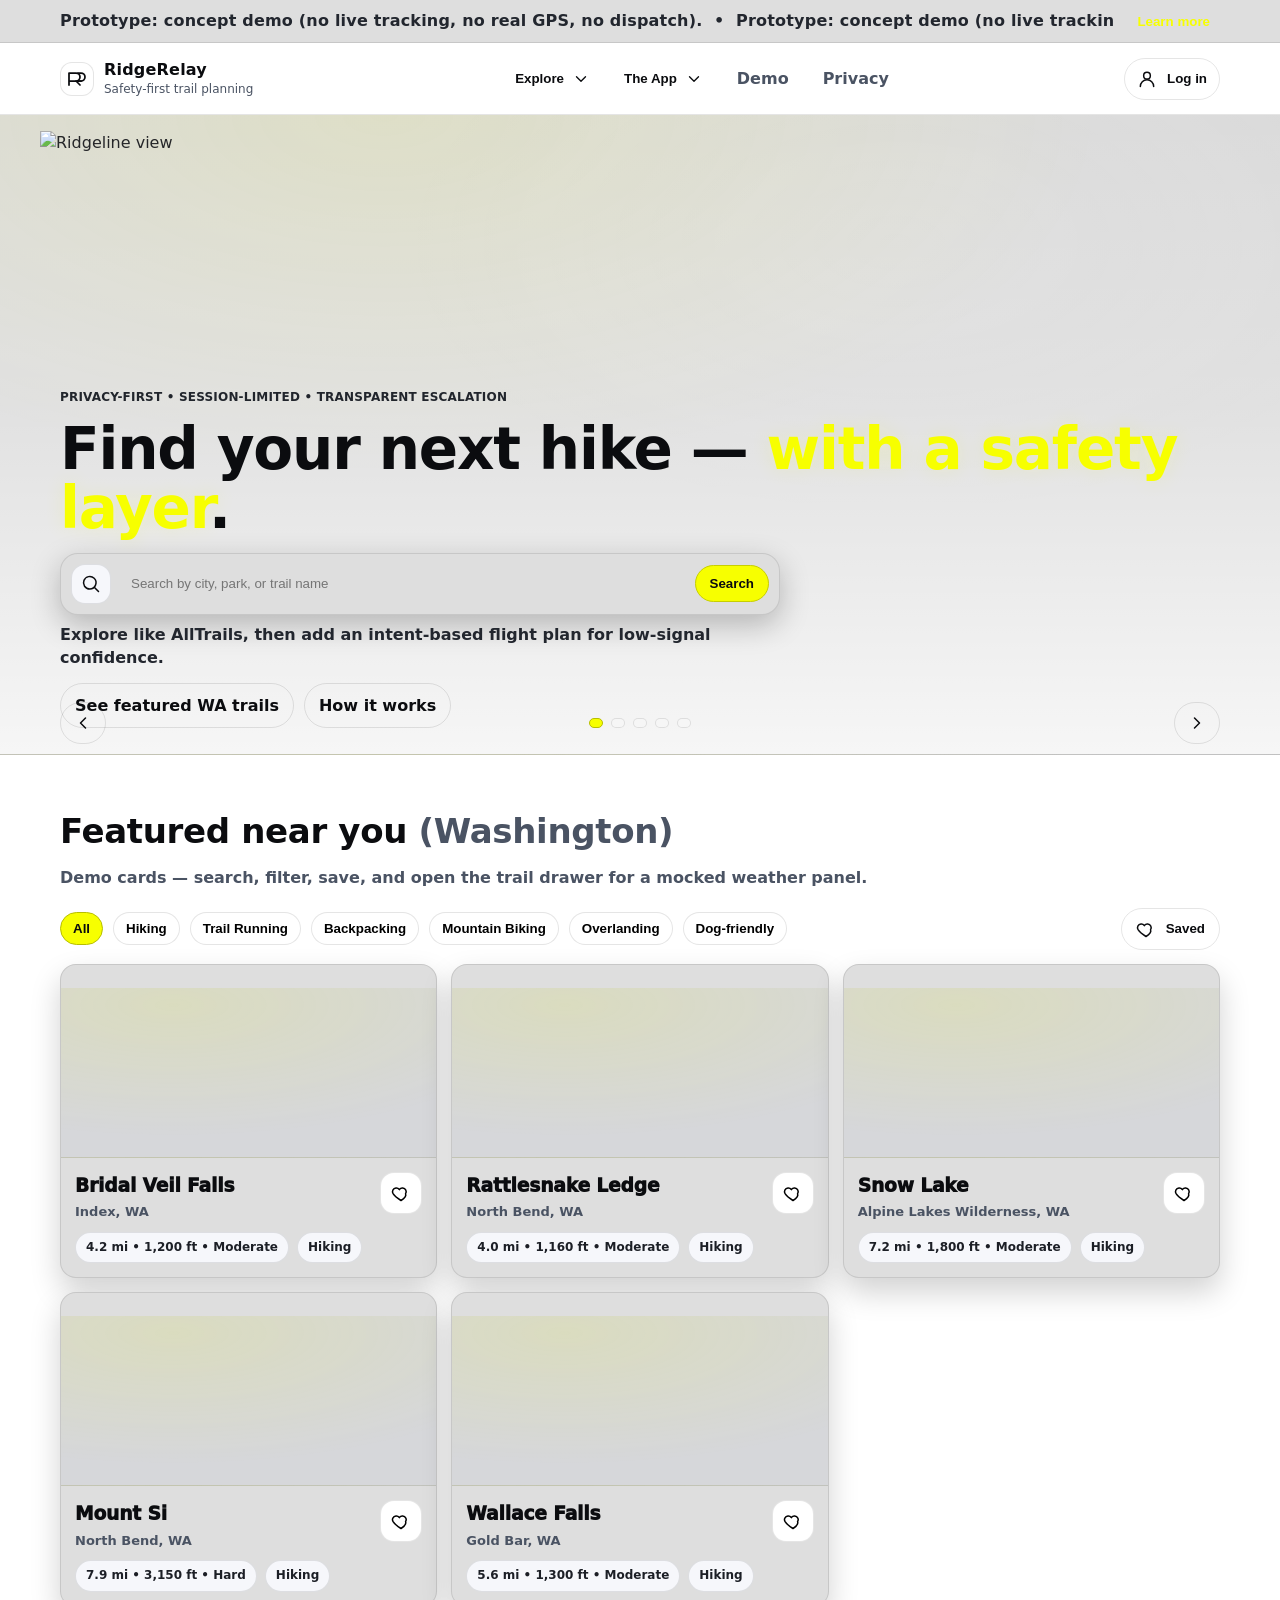
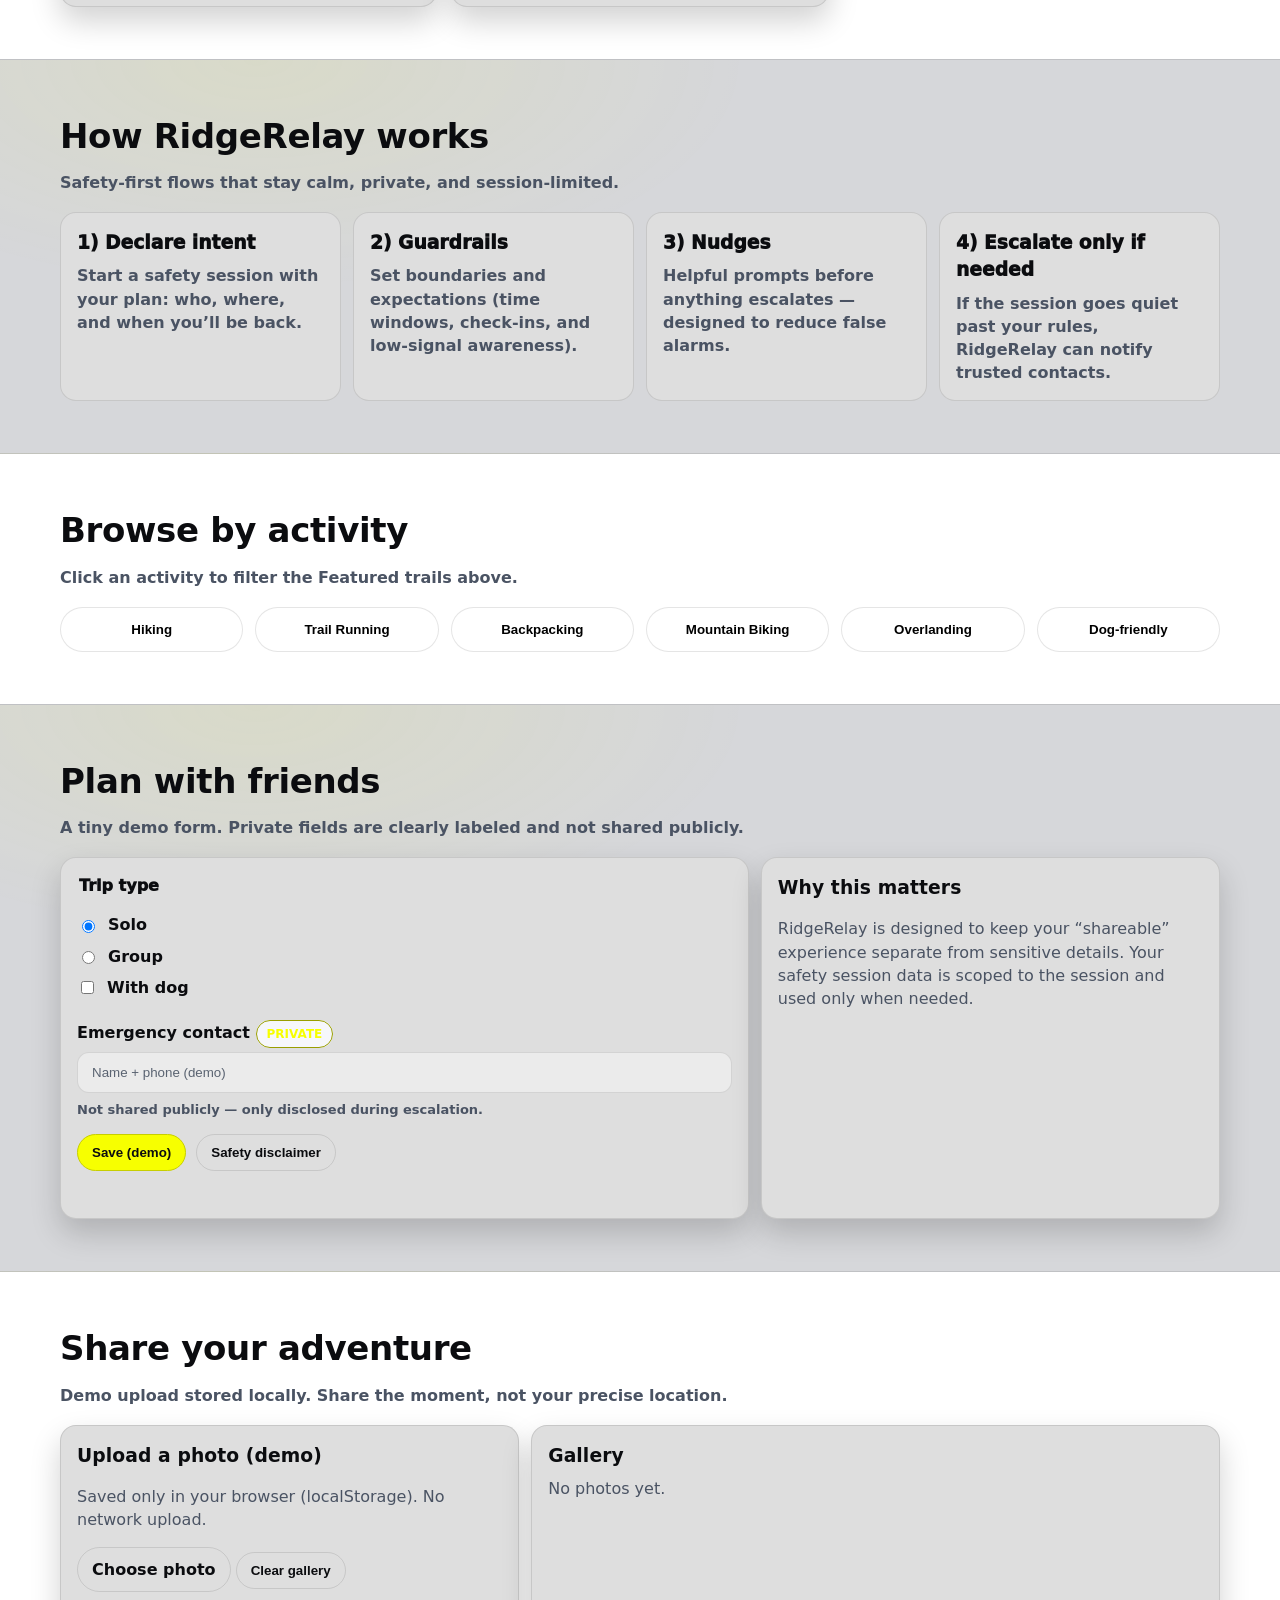
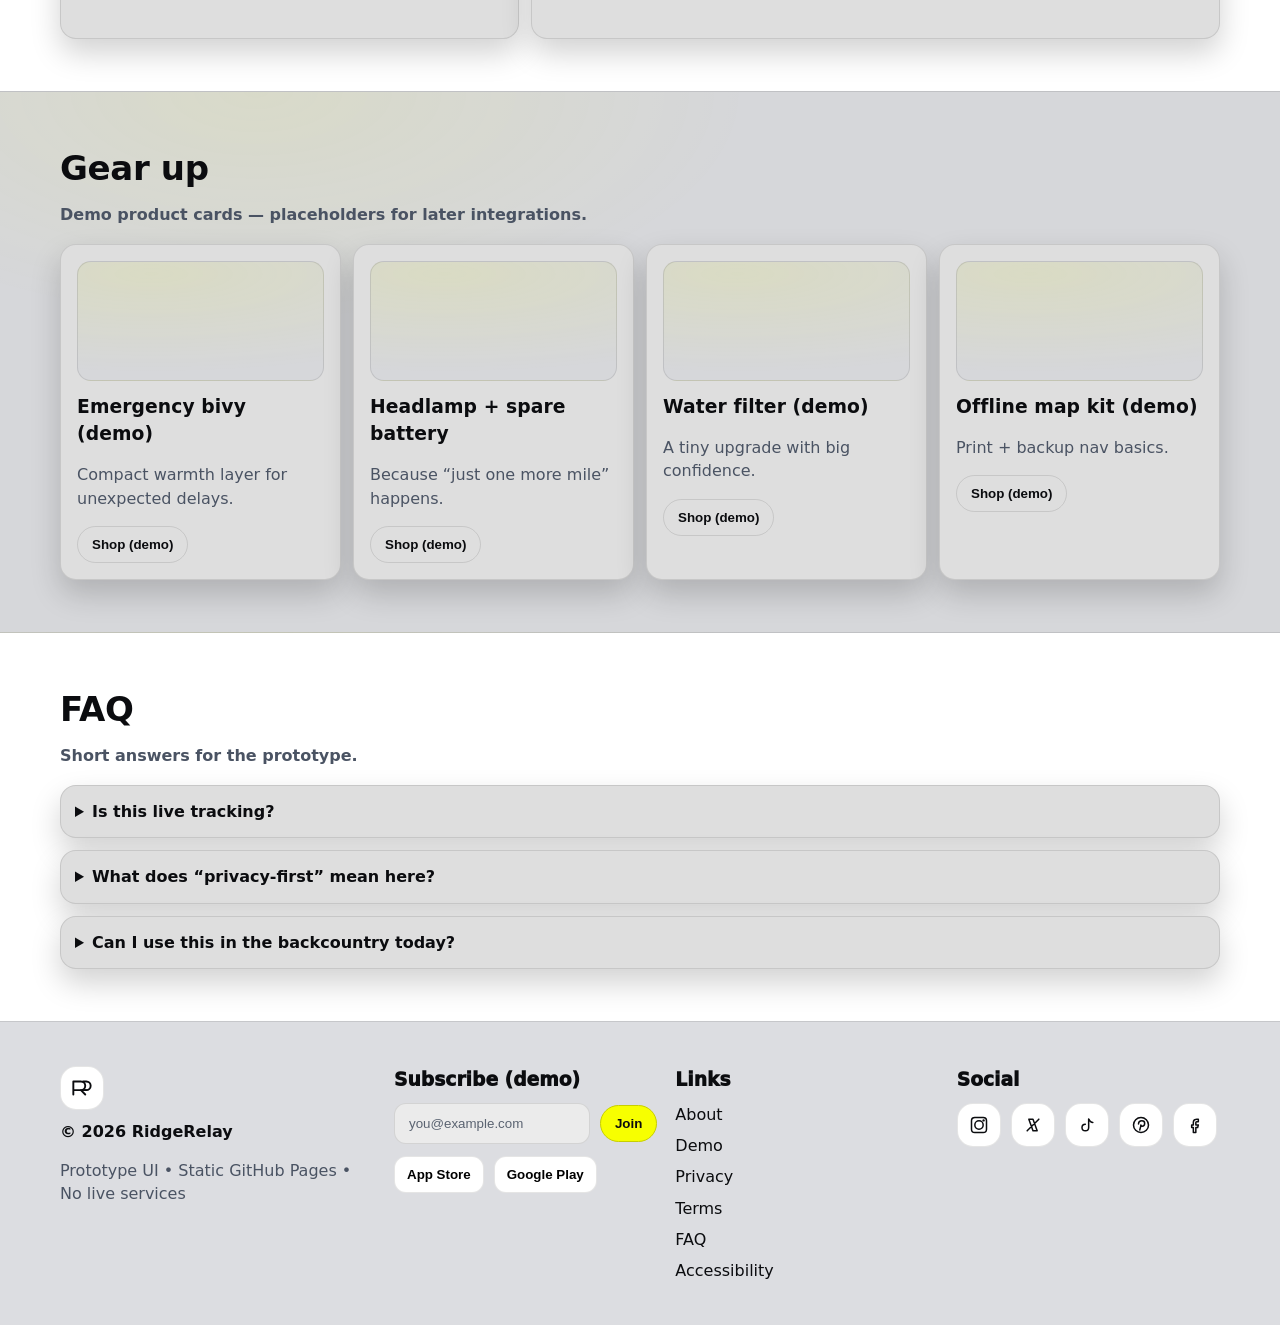
==== index.html @ 189be3ae "Modify image attributes in carousel Updated alt text and loading attribute for an image in the carou" ====
<!doctype html>
<html lang="en">
<head>
  <!--
    RidgeRelay — Static GitHub Pages friendly
    - No build step
    - Accessible, mobile-first
    - Inspired by AllTrails / Fi / modern product landing pages (no copied code/assets)
  -->
  <meta charset="utf-8" />
  <meta name="viewport" content="width=device-width,initial-scale=1" />
  <meta name="color-scheme" content="dark light" />
  <title>RidgeRelay — Find your next hike, with a safety layer</title>
  <meta name="description" content="Explore trails and add an intent-based safety session for low-signal confidence. Privacy-first, session-limited, transparent escalation." />

  <link rel="stylesheet" href="css/styles.css" />
</head>

<body>
  <!-- =========================
       1) Sticky prototype banner
       ========================= -->
  <div class="proto-banner" role="region" aria-label="Prototype banner">
    <div class="container proto-banner__inner">
      <p class="proto-banner__marquee" aria-label="Prototype disclaimer">
        <span class="proto-banner__track" aria-hidden="true">
          Prototype: concept demo (no live tracking, no real GPS, no dispatch). &nbsp;•&nbsp;
          Prototype: concept demo (no live tracking, no real GPS, no dispatch). &nbsp;•&nbsp;
          Prototype: concept demo (no live tracking, no real GPS, no dispatch). &nbsp;•&nbsp;
          Prototype: concept demo (no live tracking, no real GPS, no dispatch). &nbsp;•&nbsp;
        </span>
        <span class="sr-only">
          Prototype: concept demo (no live tracking, no real GPS, no dispatch).
        </span>
      </p>

      <button class="linklike proto-banner__link" type="button" data-open-disclaimer>
        Learn more
        <span class="sr-only">about the safety disclaimer</span>
      </button>
    </div>
  </div>

  <!-- =========================
       2) Sticky header (condenses on scroll)
       ========================= -->
  <header class="site-header" data-header>
    <div class="container header__inner">
      <a class="brand" href="#top" aria-label="RidgeRelay home">
        <!-- RR logo mark (simple inline SVG, consistent stroke) -->
        <span class="brand__mark" aria-hidden="true">
          <svg viewBox="0 0 24 24" width="24" height="24" fill="none" stroke="currentColor" stroke-width="1.75" stroke-linecap="round" stroke-linejoin="round">
            <path d="M4 18V6h7a4 4 0 0 1 0 8H4" />
            <path d="M11 14l4 4" />
            <path d="M13 10h3a4 4 0 0 1 0 8h-3V6h3a4 4 0 0 1 0 8h-3" opacity=".0"/>
            <path d="M13 6h3a4 4 0 0 1 0 8h-3" />
            <path d="M13 14h3" />
          </svg>
        </span>
        <span class="brand__word">
          <span class="brand__name">RidgeRelay</span>
          <span class="brand__tag">Safety-first trail planning</span>
        </span>
      </a>

      <!-- Desktop nav -->
      <nav class="nav nav--desktop" aria-label="Primary navigation">
        <div class="nav__group">
          <button class="nav__trigger" type="button"
            aria-expanded="false"
            aria-controls="menu-explore"
            data-mega-trigger="explore">
            Explore
            <svg class="icon icon--chev" viewBox="0 0 24 24" aria-hidden="true">
              <path d="M6 9l6 6 6-6" fill="none" stroke="currentColor" stroke-width="1.8" stroke-linecap="round" stroke-linejoin="round"/>
            </svg>
          </button>

          <div class="mega" id="menu-explore" role="region" aria-label="Explore menu" data-mega="explore">
            <div class="mega__panel">
              <p class="mega__title">Explore</p>
              <div class="mega__cards">
                <a class="mega-card" href="#featured">
                  <span class="mega-card__icon" aria-hidden="true">
                    <!-- mountain -->
                    <svg viewBox="0 0 24 24" class="icon" aria-hidden="true">
                      <path d="M3 19l7-12 4 7 2-3 5 8H3z" fill="none" stroke="currentColor" stroke-width="1.8" stroke-linecap="round" stroke-linejoin="round"/>
                    </svg>
                  </span>
                  <span class="mega-card__text">
                    <span class="mega-card__label">Featured</span>
                    <span class="mega-card__desc">Popular WA trails + demos</span>
                  </span>
                </a>

                <a class="mega-card" href="#browse">
                  <span class="mega-card__icon" aria-hidden="true">
                    <!-- compass -->
                    <svg viewBox="0 0 24 24" class="icon" aria-hidden="true">
                      <path d="M12 21a9 9 0 1 1 0-18 9 9 0 0 1 0 18z" fill="none" stroke="currentColor" stroke-width="1.8"/>
                      <path d="M14.5 9.5l-1.8 5.2-5.2 1.8 1.8-5.2 5.2-1.8z" fill="none" stroke="currentColor" stroke-width="1.8" stroke-linejoin="round"/>
                    </svg>
                  </span>
                  <span class="mega-card__text">
                    <span class="mega-card__label">Browse</span>
                    <span class="mega-card__desc">Filter by activity</span>
                  </span>
                </a>

                <a class="mega-card" href="#community">
                  <span class="mega-card__icon" aria-hidden="true">
                    <!-- gallery -->
                    <svg viewBox="0 0 24 24" class="icon" aria-hidden="true">
                      <path d="M4 6h16v12H4z" fill="none" stroke="currentColor" stroke-width="1.8"/>
                      <path d="M8 14l2-2 3 3 2-2 3 3" fill="none" stroke="currentColor" stroke-width="1.8" stroke-linecap="round" stroke-linejoin="round"/>
                      <path d="M8.5 10.5h.01" fill="none" stroke="currentColor" stroke-width="2.4" stroke-linecap="round"/>
                    </svg>
                  </span>
                  <span class="mega-card__text">
                    <span class="mega-card__label">Community</span>
                    <span class="mega-card__desc">Share moments, not pins</span>
                  </span>
                </a>

                <a class="mega-card" href="#gear">
                  <span class="mega-card__icon" aria-hidden="true">
                    <!-- backpack -->
                    <svg viewBox="0 0 24 24" class="icon" aria-hidden="true">
                      <path d="M8 7a4 4 0 0 1 8 0" fill="none" stroke="currentColor" stroke-width="1.8"/>
                      <path d="M7 8h10a2 2 0 0 1 2 2v10H5V10a2 2 0 0 1 2-2z" fill="none" stroke="currentColor" stroke-width="1.8"/>
                      <path d="M9 12h6" fill="none" stroke="currentColor" stroke-width="1.8" stroke-linecap="round"/>
                    </svg>
                  </span>
                  <span class="mega-card__text">
                    <span class="mega-card__label">Gear</span>
                    <span class="mega-card__desc">Demo shop cards</span>
                  </span>
                </a>
              </div>
            </div>
          </div>
        </div>

        <div class="nav__group">
          <button class="nav__trigger" type="button"
            aria-expanded="false"
            aria-controls="menu-app"
            data-mega-trigger="app">
            The App
            <svg class="icon icon--chev" viewBox="0 0 24 24" aria-hidden="true">
              <path d="M6 9l6 6 6-6" fill="none" stroke="currentColor" stroke-width="1.8" stroke-linecap="round" stroke-linejoin="round"/>
            </svg>
          </button>

          <div class="mega" id="menu-app" role="region" aria-label="The App menu" data-mega="app">
            <div class="mega__panel">
              <p class="mega__title">The App</p>
              <div class="mega__cards">
                <a class="mega-card" href="#how">
                  <span class="mega-card__icon" aria-hidden="true">
                    <!-- checklist -->
                    <svg viewBox="0 0 24 24" class="icon" aria-hidden="true">
                      <path d="M9 6h12M9 12h12M9 18h12" fill="none" stroke="currentColor" stroke-width="1.8" stroke-linecap="round"/>
                      <path d="M3 6l1.5 1.5L7 5" fill="none" stroke="currentColor" stroke-width="1.8" stroke-linecap="round" stroke-linejoin="round"/>
                      <path d="M3 12l1.5 1.5L7 11" fill="none" stroke="currentColor" stroke-width="1.8" stroke-linecap="round" stroke-linejoin="round"/>
                      <path d="M3 18l1.5 1.5L7 17" fill="none" stroke="currentColor" stroke-width="1.8" stroke-linecap="round" stroke-linejoin="round"/>
                    </svg>
                  </span>
                  <span class="mega-card__text">
                    <span class="mega-card__label">Plan</span>
                    <span class="mega-card__desc">Intent-based safety session</span>
                  </span>
                </a>

                <a class="mega-card" href="#plan">
                  <span class="mega-card__icon" aria-hidden="true">
                    <!-- shield -->
                    <svg viewBox="0 0 24 24" class="icon" aria-hidden="true">
                      <path d="M12 3l8 4v6c0 5-3.5 8.5-8 8.5S4 18 4 13V7l8-4z" fill="none" stroke="currentColor" stroke-width="1.8" stroke-linejoin="round"/>
                      <path d="M9 12l2 2 4-5" fill="none" stroke="currentColor" stroke-width="1.8" stroke-linecap="round" stroke-linejoin="round"/>
                    </svg>
                  </span>
                  <span class="mega-card__text">
                    <span class="mega-card__label">Safety Profile</span>
                    <span class="mega-card__desc">Private escalation details</span>
                  </span>
                </a>

                <a class="mega-card" href="#weather">
                  <span class="mega-card__icon" aria-hidden="true">
                    <!-- cloud -->
                    <svg viewBox="0 0 24 24" class="icon" aria-hidden="true">
                      <path d="M7 18h10a4 4 0 0 0 0-8 5 5 0 0 0-9.7 1.5A3.5 3.5 0 0 0 7 18z" fill="none" stroke="currentColor" stroke-width="1.8" stroke-linejoin="round"/>
                    </svg>
                  </span>
                  <span class="mega-card__text">
                    <span class="mega-card__label">Weather demo</span>
                    <span class="mega-card__desc">Mock forecast + risk hint</span>
                  </span>
                </a>

                <a class="mega-card" href="#faq">
                  <span class="mega-card__icon" aria-hidden="true">
                    <!-- help -->
                    <svg viewBox="0 0 24 24" class="icon" aria-hidden="true">
                      <path d="M12 21a9 9 0 1 1 0-18 9 9 0 0 1 0 18z" fill="none" stroke="currentColor" stroke-width="1.8"/>
                      <path d="M9.5 9a2.5 2.5 0 1 1 3.3 2.3c-.9.3-1.3.8-1.3 1.7v.7" fill="none" stroke="currentColor" stroke-width="1.8" stroke-linecap="round"/>
                      <path d="M12 17h.01" fill="none" stroke="currentColor" stroke-width="2.6" stroke-linecap="round"/>
                    </svg>
                  </span>
                  <span class="mega-card__text">
                    <span class="mega-card__label">FAQ</span>
                    <span class="mega-card__desc">What this demo is / isn’t</span>
                  </span>
                </a>
              </div>
            </div>
          </div>
        </div>

        <a class="nav__link" href="#demo">Demo</a>
        <a class="nav__link" href="#privacy">Privacy</a>
      </nav>

      <div class="header__actions">
        <button class="btn btn--ghost icon-btn" type="button" aria-label="Log in (demo)">
          <svg class="icon" viewBox="0 0 24 24" aria-hidden="true">
            <path d="M12 12a4 4 0 1 0-4-4 4 4 0 0 0 4 4z" fill="none" stroke="currentColor" stroke-width="1.8"/>
            <path d="M4 21a8 8 0 0 1 16 0" fill="none" stroke="currentColor" stroke-width="1.8" stroke-linecap="round"/>
          </svg>
          <span class="hide-sm">Log in</span>
        </button>

        <!-- Mobile hamburger -->
        <button class="btn btn--ghost icon-btn nav-toggle" type="button"
          aria-label="Open menu"
          aria-controls="mobileNav"
          aria-expanded="false"
          data-mobile-open>
          <svg class="icon" viewBox="0 0 24 24" aria-hidden="true">
            <path d="M5 7h14M5 12h14M5 17h14" fill="none" stroke="currentColor" stroke-width="1.8" stroke-linecap="round"/>
          </svg>
        </button>
      </div>
    </div>
  </header>

  <!-- Mobile nav drawer (focus trap + ESC) -->
  <aside class="mobile-drawer" id="mobileNav" aria-hidden="true" data-mobile-drawer>
    <div class="mobile-drawer__backdrop" data-mobile-close tabindex="-1" aria-hidden="true"></div>
    <div class="mobile-drawer__panel" role="dialog" aria-modal="true" aria-label="Menu">
      <div class="mobile-drawer__top">
        <span class="mobile-drawer__brand">Menu</span>
        <button class="icon-btn btn btn--ghost" type="button" data-mobile-close aria-label="Close menu">
          <svg class="icon" viewBox="0 0 24 24" aria-hidden="true">
            <path d="M6 6l12 12M18 6L6 18" fill="none" stroke="currentColor" stroke-width="1.8" stroke-linecap="round"/>
          </svg>
        </button>
      </div>

      <nav class="mobile-nav" aria-label="Mobile navigation">
        <a href="#featured" class="mobile-nav__link" data-mobile-link>Featured</a>
        <a href="#browse" class="mobile-nav__link" data-mobile-link>Browse</a>
        <a href="#how" class="mobile-nav__link" data-mobile-link>How it works</a>
        <a href="#plan" class="mobile-nav__link" data-mobile-link>Plan</a>
        <a href="#community" class="mobile-nav__link" data-mobile-link>Community</a>
        <a href="#gear" class="mobile-nav__link" data-mobile-link>Gear</a>
        <a href="#faq" class="mobile-nav__link" data-mobile-link>FAQ</a>

        <button class="btn btn--primary mobile-nav__cta" type="button" data-open-disclaimer>
          Safety Disclaimer
        </button>
      </nav>

      <!-- FUTURE HOOKS:
        - Auth: route Log in to a real OAuth flow
        - Saved: show account-synced saved list when logged in
        - Offline: expose offline download settings
      -->
    </div>
  </aside>

  <main id="top">
    <!-- =========================
         3) Hero: carousel + search
         ========================= -->
    <section class="hero" aria-label="Hero">
      <div class="hero__media" data-carousel>
        <!-- Rolling images (local paths; ok if missing — JS swaps in an SVG placeholder) -->
        <div class="carousel" role="region" aria-roledescription="carousel" aria-label="Scenic hero carousel">
<div class="carousel__viewport" data-carousel-viewport>
 
 <div class="carousel__viewport" data-carousel-viewport>
  <figure class="carousel__slide is-active" data-slide>
    <img class="carousel__img"
         src="assets/img/hero/angels-landing.png"
         alt="Ridgeline view"
         loading="eager" />
  </figure>

  <figure class="carousel__slide" data-slide>
    <img class="carousel__img"
         src="assets/img/hero/evergreen-forest-ridge.png"
         alt="Evergreen forest ridge"
         loading="lazy" />
  </figure>

  <figure class="carousel__slide" data-slide>
    <img class="carousel__img"
         src="assets/img/hero/lake.png"
         alt="Lake with evergreen reflections"
         loading="lazy" />
  </figure>

  <figure class="carousel__slide" data-slide>
    <img class="carousel__img"
         src="assets/img/hero/waterfall-trail.png"
         alt="Waterfall trail"
         loading="lazy" />
  </figure>

  <figure class="carousel__slide" data-slide>
    <img class="carousel__img"
         src="assets/img/hero/alpine-lake.png"
         alt="Alpine lake in the mountains"
         loading="lazy" />
  </figure>
</div>

          <div class="carousel__overlay">
            <div class="container hero__content">
              <p class="kicker">Privacy-first • Session-limited • Transparent escalation</p>
              <h1 class="hero__title">Find your next hike — <span class="accent">with a safety layer</span>.</h1>

              <form class="hero-search" role="search" aria-label="Trail search (demo)" data-search-form>
                <label class="sr-only" for="searchInput">Search by city, park, or trail name</label>
                <div class="hero-search__bar">
                  <span class="hero-search__icon" aria-hidden="true">
                    <!-- search -->
                    <svg class="icon" viewBox="0 0 24 24" aria-hidden="true">
                      <path d="M10.5 18a7.5 7.5 0 1 1 5.3-12.8A7.5 7.5 0 0 1 10.5 18z" fill="none" stroke="currentColor" stroke-width="1.8"/>
                      <path d="M16.5 16.5L21 21" fill="none" stroke="currentColor" stroke-width="1.8" stroke-linecap="round"/>
                    </svg>
                  </span>
                  <input id="searchInput" name="q" type="search" autocomplete="off"
                    placeholder="Search by city, park, or trail name"
                    data-search-input />
                  <button class="btn btn--primary" type="submit">Search</button>
                </div>
                <p class="hero__subtext">
                  Explore like AllTrails, then add an intent-based flight plan for low-signal confidence.
                </p>
              </form>

              <div class="hero__ctas">
                <a class="btn btn--ghost" href="#featured">See featured WA trails</a>
                <a class="btn btn--ghost" href="#how">How it works</a>
              </div>
            </div>
          </div>

          <div class="carousel__controls container" aria-label="Carousel controls">
            <button class="icon-btn btn btn--ghost" type="button" data-carousel-prev aria-label="Previous slide">
              <svg class="icon" viewBox="0 0 24 24" aria-hidden="true">
                <path d="M15 6l-6 6 6 6" fill="none" stroke="currentColor" stroke-width="1.8" stroke-linecap="round" stroke-linejoin="round"/>
              </svg>
            </button>

            <div class="carousel__dots" role="tablist" aria-label="Select slide">
              <!-- JS will populate dots to match slides -->
            </div>

            <button class="icon-btn btn btn--ghost" type="button" data-carousel-next aria-label="Next slide">
              <svg class="icon" viewBox="0 0 24 24" aria-hidden="true">
                <path d="M9 6l6 6-6 6" fill="none" stroke="currentColor" stroke-width="1.8" stroke-linecap="round" stroke-linejoin="round"/>
              </svg>
            </button>
          </div>
        </div>
      </div>
    </section>

    <!-- =========================
         4) Featured near you
         ========================= -->
    <section class="section" id="featured" aria-label="Featured trails near you">
      <div class="container section__head">
        <h2 class="section__title">Featured near you <span class="muted">(Washington)</span></h2>
        <p class="section__desc">Demo cards — search, filter, save, and open the trail drawer for a mocked weather panel.</p>
      </div>

      <div class="container toolbar" id="demo">
        <div class="chips" role="group" aria-label="Activity filters" data-activity-chips>
          <!-- JS populates activity chips (including “All”) -->
        </div>

        <div class="toolbar__right">
          <button class="btn btn--ghost" type="button" data-show-saved>
            <span class="btn__icon" aria-hidden="true">
              <!-- heart -->
              <svg class="icon" viewBox="0 0 24 24" aria-hidden="true">
                <path d="M12 21s-7-4.4-9.5-8.2C.7 9.7 2.4 6.5 6 6.1c1.8-.2 3.1.7 4 1.8.9-1.1 2.2-2 4-1.8 3.6.4 5.3 3.6 3.5 6.7C19 16.6 12 21 12 21z" fill="none" stroke="currentColor" stroke-width="1.8" stroke-linejoin="round"/>
              </svg>
            </span>
            Saved
          </button>
        </div>
      </div>

      <div class="container grid">
        <div class="trail-grid" aria-live="polite" aria-busy="false" data-trail-grid></div>
      </div>

      <div class="container saved" hidden data-saved-panel>
        <div class="saved__head">
          <h3 class="saved__title">Saved trails</h3>
          <button class="btn btn--ghost" type="button" data-close-saved>Close</button>
        </div>
        <div class="saved__grid" data-saved-grid></div>
      </div>
    </section>

    <!-- =========================
         5) How it works
         ========================= -->
    <section class="section section--alt" id="how" aria-label="How RidgeRelay works">
      <div class="container section__head">
        <h2 class="section__title">How RidgeRelay works</h2>
        <p class="section__desc">Safety-first flows that stay calm, private, and session-limited.</p>
      </div>

      <div class="container steps">
        <article class="step">
          <h3 class="step__title">1) Declare intent</h3>
          <p class="step__text">Start a safety session with your plan: who, where, and when you’ll be back.</p>
        </article>

        <article class="step">
          <h3 class="step__title">2) Guardrails</h3>
          <p class="step__text">Set boundaries and expectations (time windows, check-ins, and low-signal awareness).</p>
        </article>

        <article class="step">
          <h3 class="step__title">3) Nudges</h3>
          <p class="step__text">Helpful prompts before anything escalates — designed to reduce false alarms.</p>
        </article>

        <article class="step">
          <h3 class="step__title">4) Escalate only if needed</h3>
          <p class="step__text">If the session goes quiet past your rules, RidgeRelay can notify trusted contacts.</p>
        </article>
      </div>

      <!-- FUTURE HOOKS:
        - Replace step copy with content from PROJECT_BRIEF / DIFFERENTIATION.md
        - Add a short timeline animation (respect reduced motion)
        - Add “See the policy” links (Privacy/Terms)
      -->
    </section>

    <!-- =========================
         6) Browse by activity
         ========================= -->
    <section class="section" id="browse" aria-label="Browse by activity">
      <div class="container section__head">
        <h2 class="section__title">Browse by activity</h2>
        <p class="section__desc">Click an activity to filter the Featured trails above.</p>
      </div>

      <div class="container activity-grid" data-activity-cards>
        <!-- JS populates -->
      </div>
    </section>

    <!-- =========================
         7) Plan with friends (demo UI)
         ========================= -->
    <section class="section section--alt" id="plan" aria-label="Plan with friends">
      <div class="container section__head">
        <h2 class="section__title">Plan with friends</h2>
        <p class="section__desc">A tiny demo form. Private fields are clearly labeled and not shared publicly.</p>
      </div>

      <div class="container plan">
        <form class="card form" data-plan-form>
          <fieldset class="form__group">
            <legend class="form__legend">Trip type</legend>
            <label class="radio">
              <input type="radio" name="party" value="solo" checked />
              <span>Solo</span>
            </label>
            <label class="radio">
              <input type="radio" name="party" value="group" />
              <span>Group</span>
            </label>
            <label class="radio">
              <input type="checkbox" name="dog" />
              <span>With dog</span>
            </label>
          </fieldset>

          <div class="form__group">
            <label class="form__label" for="contactPrivate">
              Emergency contact <span class="pill pill--private">PRIVATE</span>
            </label>
            <input class="input" id="contactPrivate" type="text" placeholder="Name + phone (demo)" />
            <p class="form__hint">Not shared publicly — only disclosed during escalation.</p>
          </div>

          <div class="form__actions">
            <button class="btn btn--primary" type="button" data-plan-submit>Save (demo)</button>
            <button class="btn btn--ghost" type="button" data-open-disclaimer>Safety disclaimer</button>
          </div>

          <p class="form__status" role="status" aria-live="polite" data-plan-status></p>
        </form>

        <aside class="card plan__copy">
          <h3 class="card__title">Why this matters</h3>
          <p class="muted">
            RidgeRelay is designed to keep your “shareable” experience separate from sensitive details.
            Your safety session data is scoped to the session and used only when needed.
          </p>
        </aside>
      </div>
    </section>

    <!-- =========================
         8) Community gallery demo
         ========================= -->
    <section class="section" id="community" aria-label="Community gallery">
      <div class="container section__head">
        <h2 class="section__title">Share your adventure</h2>
        <p class="section__desc">Demo upload stored locally. Share the moment, not your precise location.</p>
      </div>

      <div class="container community">
        <div class="card upload">
          <h3 class="card__title">Upload a photo (demo)</h3>
          <p class="muted">Saved only in your browser (localStorage). No network upload.</p>

          <label class="btn btn--ghost file-btn">
            <input type="file" accept="image/*" class="sr-only" data-photo-input />
            Choose photo
          </label>

          <button class="btn btn--ghost" type="button" data-clear-photos>Clear gallery</button>

          <p class="upload__status" role="status" aria-live="polite" data-photo-status></p>
        </div>

        <div class="card gallery">
          <h3 class="card__title">Gallery</h3>
          <div class="gallery__grid" data-gallery-grid aria-live="polite"></div>
        </div>
      </div>
    </section>

    <!-- =========================
         9) Gear up
         ========================= -->
    <section class="section section--alt" id="gear" aria-label="Gear up">
      <div class="container section__head">
        <h2 class="section__title">Gear up</h2>
        <p class="section__desc">Demo product cards — placeholders for later integrations.</p>
      </div>

      <div class="container gear-grid">
        <article class="card product">
          <div class="product__img" aria-hidden="true"></div>
          <h3 class="card__title">Emergency bivy (demo)</h3>
          <p class="muted">Compact warmth layer for unexpected delays.</p>
          <button class="btn btn--ghost" type="button">Shop (demo)</button>
        </article>

        <article class="card product">
          <div class="product__img" aria-hidden="true"></div>
          <h3 class="card__title">Headlamp + spare battery</h3>
          <p class="muted">Because “just one more mile” happens.</p>
          <button class="btn btn--ghost" type="button">Shop (demo)</button>
        </article>

        <article class="card product">
          <div class="product__img" aria-hidden="true"></div>
          <h3 class="card__title">Water filter (demo)</h3>
          <p class="muted">A tiny upgrade with big confidence.</p>
          <button class="btn btn--ghost" type="button">Shop (demo)</button>
        </article>

        <article class="card product">
          <div class="product__img" aria-hidden="true"></div>
          <h3 class="card__title">Offline map kit (demo)</h3>
          <p class="muted">Print + backup nav basics.</p>
          <button class="btn btn--ghost" type="button">Shop (demo)</button>
        </article>
      </div>
    </section>

    <!-- =========================
         FAQ + Privacy anchors
         ========================= -->
    <section class="section" id="faq" aria-label="FAQ">
      <div class="container section__head">
        <h2 class="section__title">FAQ</h2>
        <p class="section__desc">Short answers for the prototype.</p>
      </div>

      <div class="container faq">
        <details class="card details">
          <summary>Is this live tracking?</summary>
          <p>No. This is a concept demo: no real GPS, no dispatch, no live monitoring.</p>
        </details>

        <details class="card details" id="privacy">
          <summary>What does “privacy-first” mean here?</summary>
          <p>Session-limited data, clear boundaries, and “share only when needed” escalation design.</p>
        </details>

        <details class="card details">
          <summary>Can I use this in the backcountry today?</summary>
          <p>Not yet. Treat this as a UI prototype to communicate the concept and flow.</p>
        </details>
      </div>
    </section>
  </main>

  <!-- =========================
       10) Footer
       ========================= -->
  <footer class="footer" aria-label="Footer">
    <div class="container footer__grid">
      <div class="footer__brand">
        <div class="footer__logo" aria-hidden="true">
          <svg viewBox="0 0 24 24" width="26" height="26" fill="none" stroke="currentColor" stroke-width="1.75" stroke-linecap="round" stroke-linejoin="round">
            <path d="M4 18V6h7a4 4 0 0 1 0 8H4" />
            <path d="M11 14l4 4" />
            <path d="M13 6h3a4 4 0 0 1 0 8h-3" />
            <path d="M13 14h3" />
          </svg>
        </div>
        <p class="footer__copy">© 2026 RidgeRelay</p>
        <p class="muted">Prototype UI • Static GitHub Pages • No live services</p>
      </div>

      <div class="footer__col">
        <h3 class="footer__title">Subscribe (demo)</h3>
        <form class="subscribe" data-subscribe-form>
          <label class="sr-only" for="subEmail">Email</label>
          <input id="subEmail" class="input" type="email" placeholder="you@example.com" />
          <button class="btn btn--primary" type="submit">Join</button>
        </form>

        <div class="store-badges" aria-label="Store badges (placeholders)">
          <button class="badge" type="button" aria-label="App Store (placeholder)">App Store</button>
          <button class="badge" type="button" aria-label="Google Play (placeholder)">Google Play</button>
        </div>
      </div>

      <div class="footer__col">
        <h3 class="footer__title">Links</h3>
        <ul class="footer__links">
          <li><a href="#top">About</a></li>
          <li><a href="#demo">Demo</a></li>
          <li><a href="#privacy">Privacy</a></li>
          <li><a href="#faq">Terms</a></li>
          <li><a href="#faq">FAQ</a></li>
          <li><a href="#faq">Accessibility</a></li>
        </ul>
      </div>

      <div class="footer__col">
        <h3 class="footer__title">Social</h3>
        <div class="social" aria-label="Social links (placeholders)">
          <!-- Instagram -->
          <a class="social__btn" href="#" aria-label="Instagram (placeholder)">
            <svg class="icon" viewBox="0 0 24 24" aria-hidden="true">
              <path d="M7 3h10a4 4 0 0 1 4 4v10a4 4 0 0 1-4 4H7a4 4 0 0 1-4-4V7a4 4 0 0 1 4-4z" fill="none" stroke="currentColor" stroke-width="1.8"/>
              <path d="M12 17a5 5 0 1 0-5-5 5 5 0 0 0 5 5z" fill="none" stroke="currentColor" stroke-width="1.8"/>
              <path d="M17.5 6.5h.01" fill="none" stroke="currentColor" stroke-width="2.8" stroke-linecap="round"/>
            </svg>
          </a>
          <!-- X -->
          <a class="social__btn" href="#" aria-label="X (placeholder)">
            <svg class="icon" viewBox="0 0 24 24" aria-hidden="true">
              <path d="M5 19L19 5M7 5h5l5 14h-5L7 5z" fill="none" stroke="currentColor" stroke-width="1.8" stroke-linecap="round" stroke-linejoin="round"/>
            </svg>
          </a>
          <!-- TikTok -->
          <a class="social__btn" href="#" aria-label="TikTok (placeholder)">
            <svg class="icon" viewBox="0 0 24 24" aria-hidden="true">
              <path d="M14 5v10a4 4 0 1 1-4-4" fill="none" stroke="currentColor" stroke-width="1.8" stroke-linecap="round" stroke-linejoin="round"/>
              <path d="M14 5c1.2 2.5 3 4 5 4" fill="none" stroke="currentColor" stroke-width="1.8" stroke-linecap="round"/>
            </svg>
          </a>
          <!-- Pinterest -->
          <a class="social__btn" href="#" aria-label="Pinterest (placeholder)">
            <svg class="icon" viewBox="0 0 24 24" aria-hidden="true">
              <path d="M12 21a9 9 0 1 1 0-18 9 9 0 0 1 0 18z" fill="none" stroke="currentColor" stroke-width="1.8"/>
              <path d="M10.5 18l1.3-5" fill="none" stroke="currentColor" stroke-width="1.8" stroke-linecap="round"/>
              <path d="M9 10.8c0-2 1.5-3.8 4.1-3.8 2.1 0 3.3 1.2 3.3 2.8 0 2.1-1.2 3.6-3 3.6-1 0-1.8-.6-1.6-1.5" fill="none" stroke="currentColor" stroke-width="1.8" stroke-linecap="round" stroke-linejoin="round"/>
            </svg>
          </a>
          <!-- Facebook -->
          <a class="social__btn" href="#" aria-label="Facebook (placeholder)">
            <svg class="icon" viewBox="0 0 24 24" aria-hidden="true">
              <path d="M14 8h2V5h-2a4 4 0 0 0-4 4v3H8v3h2v6h3v-6h2.2l.8-3H13V9a1 1 0 0 1 1-1z" fill="none" stroke="currentColor" stroke-width="1.8" stroke-linejoin="round"/>
            </svg>
          </a>
        </div>
      </div>
    </div>
  </footer>

  <!-- =========================
       Safety Disclaimer modal
       ========================= -->
  <div class="modal" hidden data-modal="disclaimer" aria-hidden="true">
    <div class="modal__backdrop" data-modal-close tabindex="-1" aria-hidden="true"></div>
    <div class="modal__panel" role="dialog" aria-modal="true" aria-label="Safety disclaimer">
      <div class="modal__top">
        <h2 class="modal__title">Safety disclaimer (prototype)</h2>
        <button class="icon-btn btn btn--ghost" type="button" data-modal-close aria-label="Close disclaimer">
          <svg class="icon" viewBox="0 0 24 24" aria-hidden="true">
            <path d="M6 6l12 12M18 6L6 18" fill="none" stroke="currentColor" stroke-width="1.8" stroke-linecap="round"/>
          </svg>
        </button>
      </div>

      <div class="modal__content">
        <p><strong>This is a concept demo</strong> — no live tracking, no real GPS, no dispatch, no guarantee of safety outcomes.</p>
        <ul>
          <li>Always carry essentials and plan conservatively.</li>
          <li>Conditions can change fast (weather, terrain, daylight).</li>
          <li>In an emergency, contact local emergency services.</li>
        </ul>
        <p class="muted">
          FUTURE HOOK: Load the short disclaimer from <code>DISCLAIMER.md</code> or a dedicated JSON file.
        </p>
      </div>

      <div class="modal__actions">
        <button class="btn btn--primary" type="button" data-modal-close>Got it</button>
      </div>
    </div>
  </div>

  <!-- =========================
       Trail detail drawer/modal
       ========================= -->
  <div class="drawer" hidden data-drawer aria-hidden="true">
    <div class="drawer__backdrop" data-drawer-close tabindex="-1" aria-hidden="true"></div>
    <div class="drawer__panel" role="dialog" aria-modal="true" aria-label="Trail details">
      <div class="drawer__top">
        <div>
          <h2 class="drawer__title" data-drawer-title>Trail</h2>
          <p class="drawer__meta" data-drawer-meta></p>
        </div>
        <button class="icon-btn btn btn--ghost" type="button" data-drawer-close aria-label="Close trail details">
          <svg class="icon" viewBox="0 0 24 24" aria-hidden="true">
            <path d="M6 6l12 12M18 6L6 18" fill="none" stroke="currentColor" stroke-width="1.8" stroke-linecap="round"/>
          </svg>
        </button>
      </div>

      <div class="drawer__content">
        <div class="photo-strip" aria-label="Trail photos (placeholders)" data-photo-strip></div>

        <div class="drawer__actions">
          <button class="btn btn--primary" type="button" data-plan-session>Plan a Safety Session</button>
          <button class="btn btn--ghost" type="button" data-drawer-heart>
            <span class="btn__icon" aria-hidden="true">
              <svg class="icon" viewBox="0 0 24 24" aria-hidden="true">
                <path d="M12 21s-7-4.4-9.5-8.2C.7 9.7 2.4 6.5 6 6.1c1.8-.2 3.1.7 4 1.8.9-1.1 2.2-2 4-1.8 3.6.4 5.3 3.6 3.5 6.7C19 16.6 12 21 12 21z" fill="none" stroke="currentColor" stroke-width="1.8" stroke-linejoin="round"/>
              </svg>
            </span>
            Add to Wishlist
          </button>
        </div>

        <section class="card weather" id="weather" aria-label="Weather demo panel">
          <h3 class="card__title">Weather (demo)</h3>
          <p class="muted">Mock forecast loaded from <code>assets/data/weather_demo.json</code>.</p>
          <div class="weather__grid" data-weather-grid></div>
          <p class="weather__hint" data-weather-hint></p>
        </section>
      </div>
    </div>
  </div>

  <!-- =========================
       Dev overlay (never intercept clicks)
       ========================= -->
  <div class="dev-grid" hidden data-dev-grid aria-hidden="true"></div>

  <script src="js/main.js" defer></script>
</body>
</html>
---- css/styles.css ----
/* ==========================================================================
   RidgeRelay styles — mobile-first, calm + confident, Fi-ish vibe
   - No topo background; neutral surfaces
   - One accent color via CSS variables (default electric yellow)
   - Accessible contrast + focus states
   - Respects prefers-reduced-motion
   ========================================================================== */

:root{
  /* Palette (configurable) */
  --bg: #0b0c0f;
  --surface: #101217;
  --surface-2: #0f1116;
  --text: #f2f4f7;
  --muted: #a7afbf;
  --stroke: rgba(255,255,255,.10);
  --shadow: 0 12px 40px rgba(0,0,0,.45);

  --accent: #F7FF00; /* default electric yellow */
  --accent-ink: #0b0c0f;

  /* Layout */
  --container: 1160px;
  --radius: 16px;
  --radius-sm: 12px;
  --gap: 16px;

  /* Banner/header offsets (JS updates --banner-h) */
  --banner-h: 40px;

  /* Motion */
  --ease: cubic-bezier(.2,.8,.2,1);
}

@media (prefers-color-scheme: light){
  :root{
    --bg:#ffffff;
    --surface:#ffffff;
    --surface-2:#f6f7fb;
    --text:#0b0c0f;
    --muted:#4a5363;
    --stroke: rgba(0,0,0,.10);
    --shadow: 0 10px 24px rgba(0,0,0,.12);
    --accent-ink: #0b0c0f;
  }
}

/* ====== Base ====== */
*{ box-sizing:border-box; }
html{ scroll-behavior:smooth; }
@media (prefers-reduced-motion: reduce){
  html{ scroll-behavior:auto; }
}
body{
  margin:0;
  font-family: ui-sans-serif, system-ui, -apple-system, Segoe UI, Roboto, Arial, "Apple Color Emoji","Segoe UI Emoji";
  background: var(--bg);
  color: var(--text);
  line-height: 1.45;
}
a{ color:inherit; text-decoration:none; }
a:hover{ text-decoration:underline; text-decoration-thickness:2px; text-underline-offset:3px; }
code{ font-family: ui-monospace, SFMono-Regular, Menlo, Monaco, Consolas, "Liberation Mono","Courier New", monospace; }

.container{
  width:min(var(--container), calc(100% - 2*clamp(16px, 4vw, 28px)));
  margin-inline:auto;
}

.sr-only{
  position:absolute !important;
  width:1px; height:1px;
  padding:0; margin:-1px;
  overflow:hidden; clip:rect(0,0,0,0);
  white-space:nowrap; border:0;
}

.hide-sm{ display:none; }
@media (min-width: 900px){
  .hide-sm{ display:inline; }
}

/* Strong, visible focus ring */
:focus-visible{
  outline: 3px solid color-mix(in oklab, var(--accent), white 10%);
  outline-offset: 3px;
  border-radius: 10px;
}

/* ====== Buttons / Inputs ====== */
.btn{
  border:1px solid var(--stroke);
  background: transparent;
  color: var(--text);
  padding: 10px 14px;
  border-radius: 999px;
  cursor:pointer;
  transition: transform 140ms var(--ease), background 140ms var(--ease), border-color 140ms var(--ease);
  display:inline-flex;
  align-items:center;
  gap:10px;
  font-weight: 600;
}
.btn:hover{
  background: color-mix(in oklab, var(--surface), white 6%);
  text-decoration:none;
}
.btn:active{ transform: translateY(1px); }
.btn--primary{
  background: var(--accent);
  border-color: color-mix(in oklab, var(--accent), black 15%);
  color: var(--accent-ink);
}
.btn--primary:hover{
  background: color-mix(in oklab, var(--accent), white 8%);
}
.btn--ghost{
  background: transparent;
}
.icon-btn{
  padding: 10px 12px;
}
.btn__icon{ display:inline-flex; }
.icon{
  width:20px; height:20px;
  display:block;
}
.icon--chev{ width:18px; height:18px; }

/* Inputs */
.input{
  width:100%;
  padding: 12px 14px;
  border-radius: 12px;
  border:1px solid var(--stroke);
  background: color-mix(in oklab, var(--surface), black 6%);
  color: var(--text);
}
.input::placeholder{ color: color-mix(in oklab, var(--muted), white 10%); }

/* ====== Banner ====== */
.proto-banner{
  position: sticky;
  top: 0;
  z-index: 50;
  background: color-mix(in oklab, var(--surface), black 10%);
  border-bottom: 1px solid var(--stroke);
}
.proto-banner__inner{
  height: var(--banner-h);
  display:flex;
  align-items:center;
  gap: 14px;
  overflow:hidden;
}
.proto-banner__marquee{
  margin:0;
  flex: 1;
  min-width: 0;
  overflow:hidden;
}
.proto-banner__track{
  display:inline-block;
  white-space: nowrap;
  will-change: transform;
  animation: marquee 16s linear infinite;
  color: color-mix(in oklab, var(--text), var(--muted) 40%);
  font-weight: 600;
  letter-spacing: .2px;
}
@keyframes marquee{
  from{ transform: translateX(0); }
  to{ transform: translateX(-50%); }
}
@media (prefers-reduced-motion: reduce){
  .proto-banner__track{ animation: none; }
}
.linklike{
  background: transparent;
  border: none;
  padding: 8px 10px;
  border-radius: 10px;
  cursor:pointer;
  color: var(--accent);
  font-weight: 700;
}
.linklike:hover{ text-decoration: underline; text-underline-offset: 3px; }

/* ====== Header ====== */
.site-header{
  position: sticky;
  top: var(--banner-h);
  z-index: 40;
  background: color-mix(in oklab, var(--bg), var(--surface) 40%);
  backdrop-filter: blur(10px);
  border-bottom: 1px solid var(--stroke);
}
.header__inner{
  display:flex;
  align-items:center;
  justify-content: space-between;
  gap: 14px;
  padding: 14px 0;
  transition: padding 160ms var(--ease), box-shadow 160ms var(--ease);
}
.site-header.is-condensed .header__inner{
  padding: 8px 0;
}
.site-header.is-condensed{
  box-shadow: 0 8px 22px rgba(0,0,0,.18);
}

.brand{
  display:flex;
  align-items:center;
  gap: 10px;
  min-width: 220px;
}
.brand__mark{
  width: 34px; height: 34px;
  border-radius: 12px;
  background: color-mix(in oklab, var(--surface), white 4%);
  border: 1px solid var(--stroke);
  display:grid;
  place-items:center;
}
.brand__word{ display:flex; flex-direction:column; line-height:1.05; }
.brand__name{ font-weight: 800; letter-spacing: .2px; }
.brand__tag{ font-size: 12px; color: var(--muted); margin-top: 4px; }

.nav--desktop{ display:none; gap: 14px; align-items:center; }
@media (min-width: 900px){
  .nav--desktop{ display:flex; }
  .nav-toggle{ display:none; }
}
.nav__group{ position: relative; }
.nav__trigger{
  background: transparent;
  border: none;
  color: var(--text);
  font-weight: 750;
  padding: 10px 10px;
  border-radius: 12px;
  cursor:pointer;
  display:flex;
  align-items:center;
  gap: 8px;
}
.nav__trigger:hover{
  background: color-mix(in oklab, var(--surface), white 6%);
}
.nav__link{
  padding: 10px 10px;
  border-radius: 12px;
  font-weight: 700;
  color: var(--muted);
}
.nav__link:hover{
  background: color-mix(in oklab, var(--surface), white 6%);
  color: var(--text);
  text-decoration:none;
}

.header__actions{ display:flex; align-items:center; gap: 10px; }

/* Mega menus */
.mega{
  position:absolute;
  top: calc(100% + 10px);
  left: 0;
  width: min(520px, 80vw);
  padding: 0;
  display:none;
}
.mega.is-open{ display:block; }
.mega__panel{
  background: color-mix(in oklab, var(--surface), black 8%);
  border: 1px solid var(--stroke);
  border-radius: var(--radius);
  box-shadow: var(--shadow);
  padding: 16px;
}
.mega__title{
  margin: 0 0 10px 0;
  font-weight: 800;
  letter-spacing: .2px;
}
.mega__cards{
  display:grid;
  grid-template-columns: 1fr 1fr;
  gap: 10px;
}
.mega-card{
  display:flex;
  gap: 12px;
  padding: 12px;
  border-radius: 14px;
  border: 1px solid var(--stroke);
  background: color-mix(in oklab, var(--surface-2), white 2%);
}
.mega-card:hover{
  background: color-mix(in oklab, var(--surface-2), white 7%);
  text-decoration:none;
}
.mega-card__icon{
  width: 38px; height: 38px;
  display:grid; place-items:center;
  border-radius: 14px;
  border: 1px solid var(--stroke);
  background: color-mix(in oklab, var(--surface), white 5%);
}
.mega-card__label{ font-weight: 900; display:block; }
.mega-card__desc{ color: var(--muted); font-size: 13px; display:block; margin-top: 3px; }

/* ====== Mobile drawer ====== */
.mobile-drawer{ position: fixed; inset: 0; z-index: 60; }
.mobile-drawer[aria-hidden="true"]{ display:none; }
.mobile-drawer__backdrop{
  position:absolute; inset:0;
  background: rgba(0,0,0,.55);
}
.mobile-drawer__panel{
  position:absolute;
  top: calc(var(--banner-h) + 8px);
  right: 8px;
  left: 8px;
  max-width: 520px;
  margin-inline: auto;
  background: color-mix(in oklab, var(--surface), black 10%);
  border: 1px solid var(--stroke);
  border-radius: var(--radius);
  box-shadow: var(--shadow);
  padding: 14px;
}
.mobile-drawer__top{
  display:flex;
  align-items:center;
  justify-content: space-between;
  gap: 10px;
  padding-bottom: 10px;
  border-bottom: 1px solid var(--stroke);
}
.mobile-drawer__brand{ font-weight: 900; }
.mobile-nav{
  display:grid;
  gap: 8px;
  padding-top: 12px;
}
.mobile-nav__link{
  padding: 12px 12px;
  border-radius: 14px;
  border: 1px solid var(--stroke);
  background: color-mix(in oklab, var(--surface-2), white 2%);
  font-weight: 750;
}
.mobile-nav__link:hover{ text-decoration:none; background: color-mix(in oklab, var(--surface-2), white 7%); }
.mobile-nav__cta{ margin-top: 6px; justify-content:center; }

/* ====== Hero / Carousel ====== */
.hero{
  position: relative;
  padding: 0;
}
.carousel{
  position: relative;
  min-height: 560px;
  background: radial-gradient(1200px 600px at 30% 0%, rgba(247,255,0,.10), transparent 60%),
              radial-gradient(900px 500px at 70% 20%, rgba(255,255,255,.06), transparent 55%),
              color-mix(in oklab, var(--surface), black 12%);
  border-bottom: 1px solid var(--stroke);
}
@media (min-width: 900px){
  .carousel{ min-height: 640px; }
}
.carousel__viewport{
  position:absolute; inset:0;
  overflow:hidden;
}
.carousel__slide{
  position:absolute; inset:0;
  opacity:0;
  transition: opacity 700ms var(--ease);
}
.carousel__slide.is-active{ opacity:1; }
@media (prefers-reduced-motion: reduce){
  .carousel__slide{ transition:none; }
}
.carousel__img{
  width:100%;
  height:100%;
  object-fit: cover;
  filter: saturate(1.05) contrast(1.02);
}
.carousel__overlay{
  position:absolute; inset:0;
  display:flex;
  align-items:flex-end;
  background: linear-gradient(to top, rgba(0,0,0,.72), rgba(0,0,0,.18) 55%, rgba(0,0,0,.10));
}
@media (prefers-color-scheme: light){
  .carousel__overlay{
    background: linear-gradient(to top, rgba(255,255,255,.78), rgba(255,255,255,.25) 55%, rgba(255,255,255,.10));
  }
}

.hero__content{
  padding: 64px 0 26px;
  display:flex;
  flex-direction:column;
  gap: 14px;
}
.kicker{
  margin:0;
  color: color-mix(in oklab, var(--text), var(--muted) 38%);
  font-weight: 800;
  letter-spacing: .2px;
  text-transform: uppercase;
  font-size: 12px;
}
.hero__title{
  margin:0;
  font-size: clamp(34px, 4.6vw, 58px);
  line-height: 1.02;
  letter-spacing: -0.02em;
}
.accent{
  color: var(--accent);
  text-shadow: 0 0 20px rgba(247,255,0,.14);
}
.hero-search{ max-width: 720px; }
.hero-search__bar{
  display:flex;
  gap: 10px;
  align-items:center;
  padding: 10px;
  border-radius: 18px;
  border: 1px solid var(--stroke);
  background: color-mix(in oklab, var(--surface), black 10%);
  box-shadow: 0 10px 30px rgba(0,0,0,.24);
}
.hero-search__icon{
  width: 40px; height: 40px;
  border-radius: 14px;
  display:grid; place-items:center;
  border: 1px solid var(--stroke);
  background: color-mix(in oklab, var(--surface-2), white 3%);
}
.hero-search input{
  border: none;
  background: transparent;
  padding: 10px 10px;
  outline: none;
  color: var(--text);
  flex: 1;
  min-width: 0;
}
.hero__subtext{
  margin: 8px 0 0;
  color: color-mix(in oklab, var(--text), var(--muted) 40%);
  font-weight: 600;
}
.hero__ctas{ display:flex; gap: 10px; flex-wrap:wrap; }

.carousel__controls{
  position:absolute;
  left:0; right:0;
  bottom: 10px;
  display:flex;
  align-items:center;
  justify-content: space-between;
  gap: 12px;
  pointer-events:none; /* allow clicks only on buttons */
}
.carousel__controls > *{ pointer-events:auto; }
.carousel__dots{
  display:flex;
  align-items:center;
  justify-content:center;
  gap: 8px;
}
.dot{
  width: 10px; height: 10px;
  border-radius: 999px;
  border: 1px solid var(--stroke);
  background: rgba(255,255,255,.20);
  cursor:pointer;
}
.dot[aria-selected="true"]{
  background: var(--accent);
  border-color: color-mix(in oklab, var(--accent), black 20%);
}

/* ====== Sections ====== */
.section{ padding: 52px 0; }
.section--alt{
  background: radial-gradient(900px 420px at 20% 0%, rgba(247,255,0,.08), transparent 55%),
              color-mix(in oklab, var(--surface-2), black 10%);
  border-top: 1px solid var(--stroke);
  border-bottom: 1px solid var(--stroke);
}
.section__head{
  display:flex;
  flex-direction:column;
  gap: 10px;
  margin-bottom: 18px;
}
.section__title{
  margin:0;
  font-size: clamp(24px, 3.2vw, 34px);
  letter-spacing: -0.01em;
}
.section__desc{
  margin:0;
  color: var(--muted);
  font-weight: 600;
}
.muted{ color: var(--muted); }

/* ====== Toolbar / Chips ====== */
.toolbar{
  display:flex;
  align-items:center;
  justify-content: space-between;
  gap: 12px;
  margin-bottom: 14px;
  flex-wrap: wrap;
}
.chips{
  display:flex;
  gap: 10px;
  flex-wrap:wrap;
}
.chip{
  border: 1px solid var(--stroke);
  background: color-mix(in oklab, var(--surface), white 4%);
  padding: 8px 12px;
  border-radius: 999px;
  cursor:pointer;
  font-weight: 750;
}
.chip[aria-pressed="true"]{
  background: var(--accent);
  color: var(--accent-ink);
  border-color: color-mix(in oklab, var(--accent), black 20%);
}

/* ====== Cards / Grid ====== */
.grid{ margin-top: 0; }
.trail-grid{
  display:grid;
  grid-template-columns: 1fr;
  gap: 14px;
}
@media (min-width: 700px){
  .trail-grid{ grid-template-columns: 1fr 1fr; }
}
@media (min-width: 1080px){
  .trail-grid{ grid-template-columns: 1fr 1fr 1fr; }
}

.card{
  border: 1px solid var(--stroke);
  background: color-mix(in oklab, var(--surface), black 10%);
  border-radius: var(--radius);
  box-shadow: 0 14px 30px rgba(0,0,0,.18);
}
.card__title{
  margin:0 0 8px;
  font-weight: 900;
  letter-spacing: .1px;
}

.trail-card{
  overflow:hidden;
  position: relative;
}
.trail-card__img{
  height: 170px;
  background: radial-gradient(700px 240px at 30% 10%, rgba(247,255,0,.12), transparent 55%),
              color-mix(in oklab, var(--surface-2), black 10%);
  border-bottom: 1px solid var(--stroke);
}
.trail-card__img img{
  width:100%;
  height:100%;
  object-fit: cover;
  display:block;
}
.trail-card__body{
  padding: 14px;
  display:flex;
  flex-direction:column;
  gap: 10px;
}
.trail-card__top{
  display:flex;
  align-items:flex-start;
  justify-content: space-between;
  gap: 10px;
}
.trail-card__name{
  margin:0;
  font-weight: 950;
  letter-spacing: -.01em;
}
.trail-card__loc{
  margin: 4px 0 0;
  color: var(--muted);
  font-weight: 650;
  font-size: 13px;
}
.chiprow{
  display:flex;
  gap: 8px;
  flex-wrap:wrap;
}
.pill{
  border: 1px solid var(--stroke);
  background: color-mix(in oklab, var(--surface-2), white 2%);
  padding: 6px 10px;
  border-radius: 999px;
  font-size: 12px;
  font-weight: 750;
  color: color-mix(in oklab, var(--text), var(--muted) 30%);
}
.pill--private{
  border-color: color-mix(in oklab, var(--accent), black 30%);
  color: var(--accent);
}
.heart{
  width: 42px; height: 42px;
  border-radius: 14px;
  border: 1px solid var(--stroke);
  background: color-mix(in oklab, var(--surface), white 4%);
  display:grid;
  place-items:center;
  cursor:pointer;
}
.heart.is-on{
  background: var(--accent);
  border-color: color-mix(in oklab, var(--accent), black 20%);
  color: var(--accent-ink);
}

/* ====== Saved panel ====== */
.saved{
  margin-top: 18px;
  padding: 14px;
  border: 1px solid var(--stroke);
  border-radius: var(--radius);
  background: color-mix(in oklab, var(--surface-2), black 8%);
}
.saved__head{
  display:flex;
  justify-content: space-between;
  align-items:center;
  gap: 10px;
  margin-bottom: 12px;
}
.saved__title{ margin:0; font-weight: 950; }
.saved__grid{
  display:grid;
  grid-template-columns: 1fr;
  gap: 10px;
}
@media (min-width: 700px){
  .saved__grid{ grid-template-columns: 1fr 1fr; }
}

/* ====== Steps ====== */
.steps{
  display:grid;
  grid-template-columns: 1fr;
  gap: 12px;
}
@media (min-width: 900px){
  .steps{ grid-template-columns: repeat(4, 1fr); }
}
.step{
  border: 1px solid var(--stroke);
  border-radius: var(--radius);
  padding: 16px;
  background: color-mix(in oklab, var(--surface), black 10%);
}
.step__title{ margin:0 0 8px; font-weight: 950; }
.step__text{ margin:0; color: var(--muted); font-weight: 650; }

/* ====== Activity cards ====== */
.activity-grid{
  display:grid;
  grid-template-columns: 1fr 1fr;
  gap: 12px;
}
@media (min-width: 900px){
  .activity-grid{ grid-template-columns: repeat(6, 1fr); }
}
.activity{
  text-align:center;
  padding: 14px 12px;
  border-radius: 999px;
  border: 1px solid var(--stroke);
  background: color-mix(in oklab, var(--surface), white 4%);
  cursor:pointer;
  font-weight: 850;
}
.activity:hover{ background: color-mix(in oklab, var(--surface), white 8%); }
.activity[aria-pressed="true"]{
  background: var(--accent);
  color: var(--accent-ink);
  border-color: color-mix(in oklab, var(--accent), black 20%);
}

/* ====== Plan / Community ====== */
.plan{
  display:grid;
  grid-template-columns: 1fr;
  gap: 12px;
}
@media (min-width: 900px){
  .plan{ grid-template-columns: 1.2fr .8fr; }
}
.form{ padding: 16px; }
.form__group{ margin: 0 0 14px; padding:0; border:0; }
.form__legend{ font-weight: 950; margin-bottom: 8px; }
.form__label{ display:block; font-weight: 850; margin-bottom: 8px; }
.form__hint{ margin: 8px 0 0; color: var(--muted); font-weight: 650; font-size: 13px; }
.form__actions{ display:flex; gap: 10px; flex-wrap:wrap; }
.form__status{ margin: 12px 0 0; color: var(--muted); font-weight: 650; min-height: 1.2em; }
.radio{ display:flex; gap: 10px; align-items:center; margin: 8px 0; font-weight: 750; }

.plan__copy{ padding: 16px; }

.community{
  display:grid;
  grid-template-columns: 1fr;
  gap: 12px;
}
@media (min-width: 900px){
  .community{ grid-template-columns: .8fr 1.2fr; }
}
.upload{ padding: 16px; }
.file-btn{ cursor:pointer; }
.upload__status{ margin: 10px 0 0; color: var(--muted); font-weight: 650; min-height: 1.2em; }
.gallery{ padding: 16px; }
.gallery__grid{
  display:grid;
  grid-template-columns: 1fr 1fr;
  gap: 10px;
}
@media (min-width: 900px){
  .gallery__grid{ grid-template-columns: 1fr 1fr 1fr; }
}
.thumb{
  border-radius: 14px;
  border: 1px solid var(--stroke);
  overflow:hidden;
  aspect-ratio: 4 / 3;
  background: color-mix(in oklab, var(--surface-2), black 12%);
}
.thumb img{
  width:100%; height:100%;
  object-fit: cover;
  display:block;
}

/* ====== Gear ====== */
.gear-grid{
  display:grid;
  grid-template-columns: 1fr;
  gap: 12px;
}
@media (min-width: 900px){
  .gear-grid{ grid-template-columns: repeat(4, 1fr); }
}
.product{ padding: 16px; }
.product__img{
  height: 120px;
  border-radius: 14px;
  border: 1px solid var(--stroke);
  background: radial-gradient(700px 180px at 30% 10%, rgba(247,255,0,.10), transparent 55%),
              color-mix(in oklab, var(--surface-2), black 10%);
  margin-bottom: 12px;
}

/* ====== Footer ====== */
.footer{
  border-top: 1px solid var(--stroke);
  padding: 44px 0;
  background: color-mix(in oklab, var(--surface-2), black 8%);
}
.footer__grid{
  display:grid;
  grid-template-columns: 1fr;
  gap: 18px;
}
@media (min-width: 900px){
  .footer__grid{ grid-template-columns: 1.2fr 1fr 1fr 1fr; }
}
.footer__title{ margin:0 0 10px; font-weight: 950; }
.footer__links{ list-style:none; padding:0; margin:0; display:grid; gap: 8px; }
.footer__copy{ margin: 10px 0 0; font-weight: 850; }
.footer__logo{
  width: 44px; height: 44px;
  border-radius: 16px;
  border: 1px solid var(--stroke);
  display:grid; place-items:center;
  background: color-mix(in oklab, var(--surface), white 4%);
}
.subscribe{ display:flex; gap: 10px; align-items:center; }
.store-badges{ display:flex; gap: 10px; margin-top: 12px; flex-wrap:wrap; }
.badge{
  border: 1px solid var(--stroke);
  background: color-mix(in oklab, var(--surface), white 4%);
  border-radius: 12px;
  padding: 10px 12px;
  font-weight: 850;
  cursor:pointer;
}
.social{ display:flex; gap: 10px; flex-wrap:wrap; }
.social__btn{
  width: 44px; height: 44px;
  border-radius: 16px;
  border: 1px solid var(--stroke);
  display:grid; place-items:center;
  background: color-mix(in oklab, var(--surface), white 4%);
}
.social__btn:hover{ text-decoration:none; background: color-mix(in oklab, var(--surface), white 8%); }

/* ====== Modal / Drawer ====== */
.modal, .drawer{ position: fixed; inset: 0; z-index: 70; }
.modal[hidden], .drawer[hidden]{ display:none; }
.modal__backdrop, .drawer__backdrop{
  position:absolute; inset:0;
  background: rgba(0,0,0,.56);
}
.modal__panel{
  position: relative;
  width: min(720px, calc(100% - 24px));
  margin: calc(var(--banner-h) + 16px) auto 16px;
  background: color-mix(in oklab, var(--surface), black 12%);
  border: 1px solid var(--stroke);
  border-radius: var(--radius);
  box-shadow: var(--shadow);
}
.modal__top{
  display:flex;
  justify-content: space-between;
  align-items:center;
  gap: 10px;
  padding: 14px 14px 10px;
  border-bottom: 1px solid var(--stroke);
}
.modal__title{ margin:0; font-weight: 950; }
.modal__content{ padding: 14px; color: color-mix(in oklab, var(--text), var(--muted) 20%); font-weight: 650; }
.modal__actions{ padding: 0 14px 14px; display:flex; justify-content:flex-end; }

.drawer__panel{
  position:absolute;
  top: var(--banner-h);
  right: 0;
  height: calc(100% - var(--banner-h));
  width: min(520px, 100%);
  background: color-mix(in oklab, var(--surface), black 12%);
  border-left: 1px solid var(--stroke);
  box-shadow: var(--shadow);
  display:flex;
  flex-direction:column;
}
.drawer__top{
  display:flex;
  justify-content: space-between;
  align-items:flex-start;
  gap: 10px;
  padding: 14px;
  border-bottom: 1px solid var(--stroke);
}
.drawer__title{ margin:0; font-weight: 950; }
.drawer__meta{ margin: 6px 0 0; color: var(--muted); font-weight: 650; }
.drawer__content{
  padding: 14px;
  overflow:auto;
  display:grid;
  gap: 12px;
}
.photo-strip{
  display:flex;
  gap: 10px;
  overflow:auto;
  padding-bottom: 4px;
}
.photo{
  width: 140px; height: 84px;
  border-radius: 14px;
  border: 1px solid var(--stroke);
  background: radial-gradient(600px 160px at 30% 10%, rgba(247,255,0,.10), transparent 55%),
              color-mix(in oklab, var(--surface-2), black 10%);
  flex: 0 0 auto;
}
.drawer__actions{ display:flex; gap: 10px; flex-wrap:wrap; }

.weather{ padding: 14px; }
.weather__grid{
  display:grid;
  gap: 8px;
  margin-top: 10px;
}
.weather-row{
  display:flex;
  justify-content: space-between;
  align-items:center;
  gap: 12px;
  padding: 10px 12px;
  border-radius: 14px;
  border: 1px solid var(--stroke);
  background: color-mix(in oklab, var(--surface-2), white 2%);
  font-weight: 700;
}
.weather__hint{
  margin: 12px 0 0;
  color: var(--muted);
  font-weight: 700;
}

/* ====== FAQ details ====== */
.faq{ display:grid; gap: 12px; }
.details{ padding: 14px; }
.details summary{
  cursor:pointer;
  font-weight: 900;
}
.details p{ margin: 10px 0 0; color: var(--muted); font-weight: 650; }

/* ====== Dev grid overlay ====== */
.dev-grid{
  position: fixed;
  inset: calc(var(--banner-h) + 1px) 0 0 0;
  z-index: 999;
  pointer-events: none; /* CRITICAL: never intercept clicks */
  opacity: .55;
  background:
    linear-gradient(to right, rgba(247,255,0,.25) 1px, transparent 1px) 0 0 / 60px 60px,
    linear-gradient(to bottom, rgba(247,255,0,.18) 1px, transparent 1px) 0 0 / 60px 60px;
  mix-blend-mode: screen;
}
@media (prefers-color-scheme: light){
  .dev-grid{
    mix-blend-mode: multiply;
    opacity: .25;
  }
}
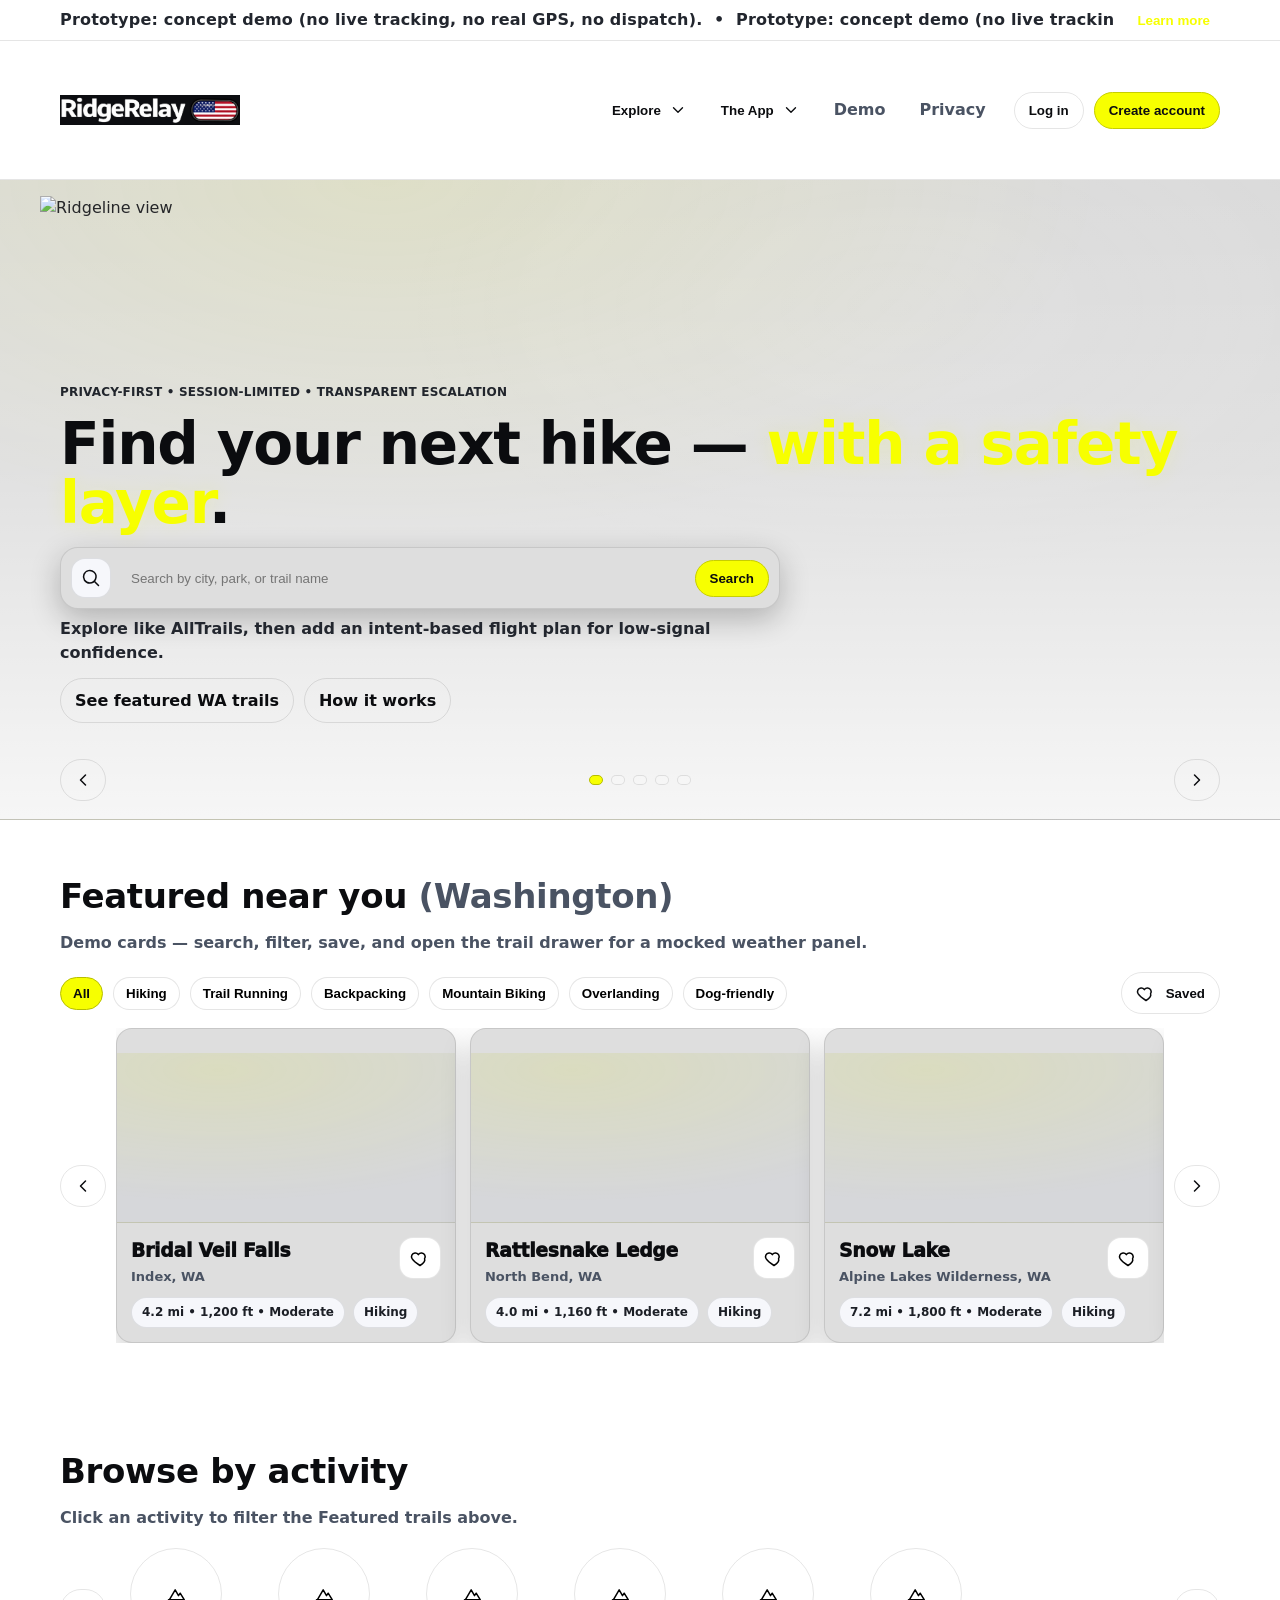
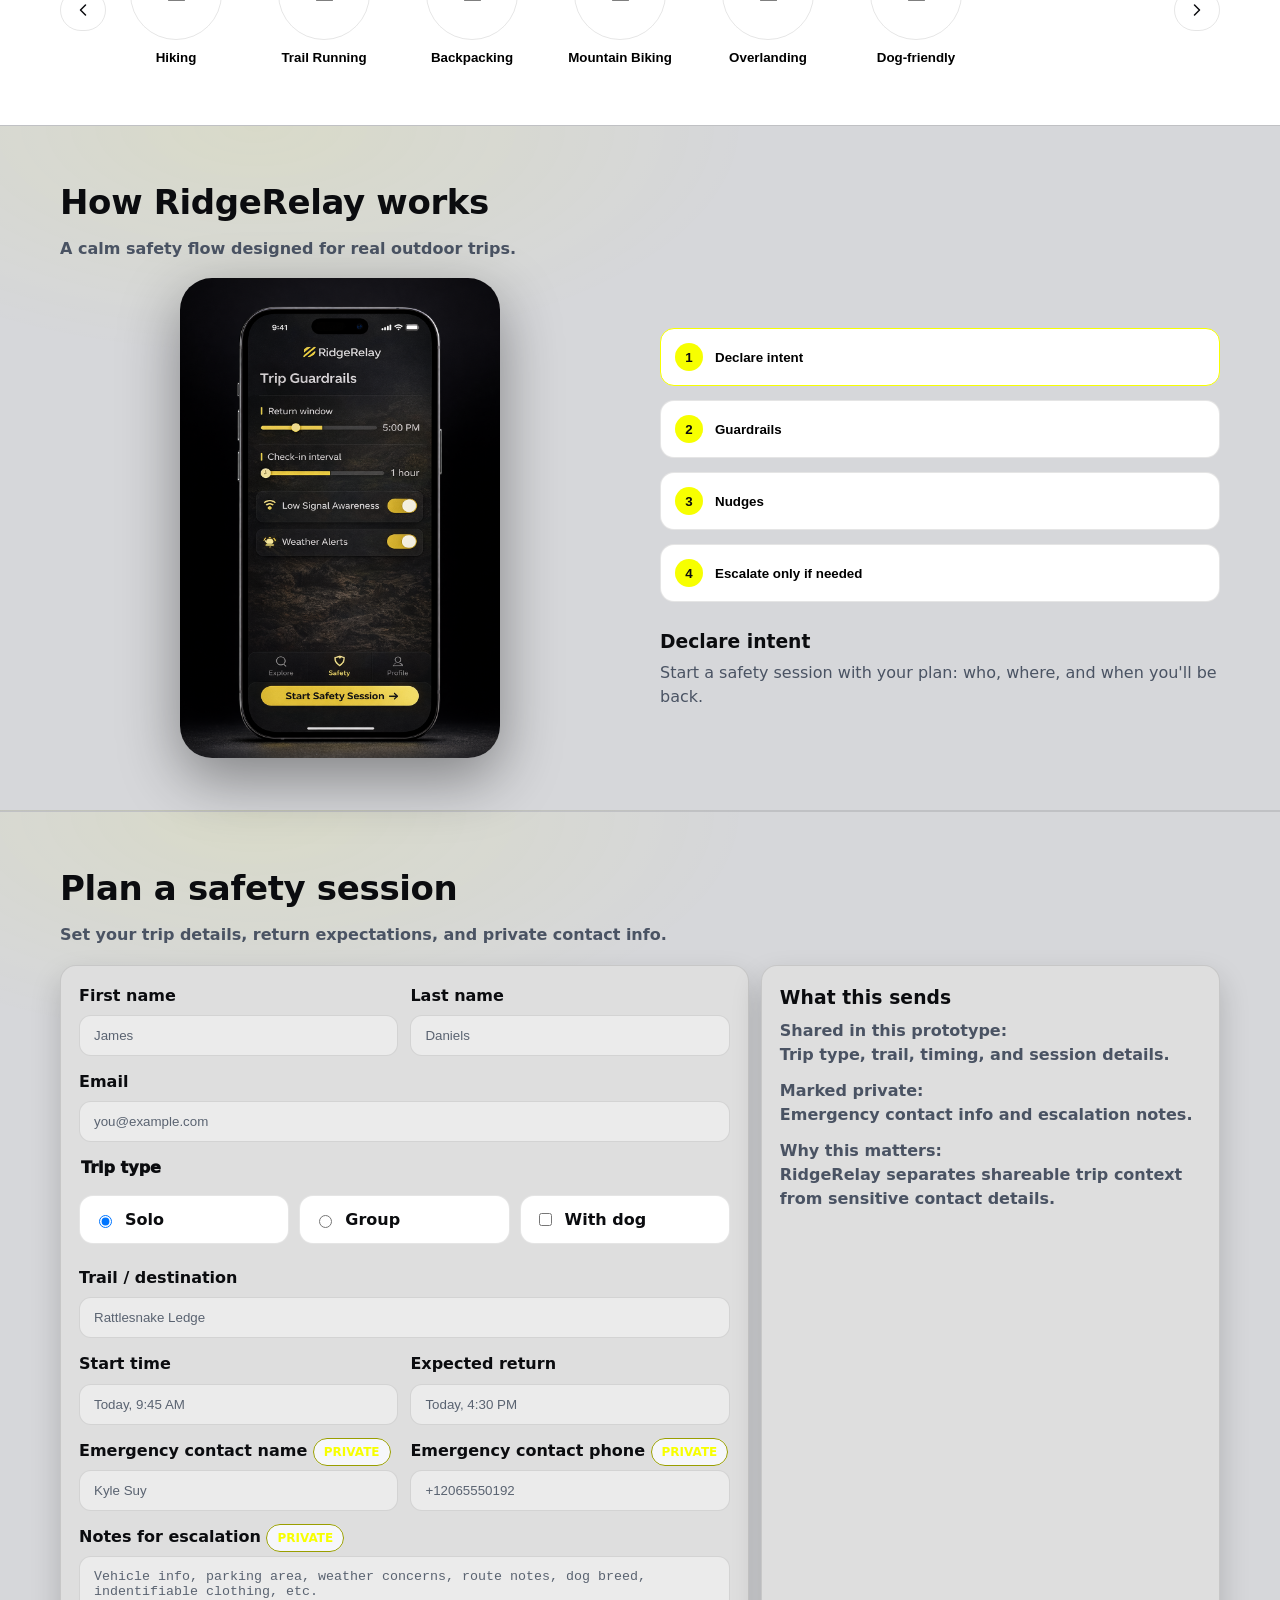
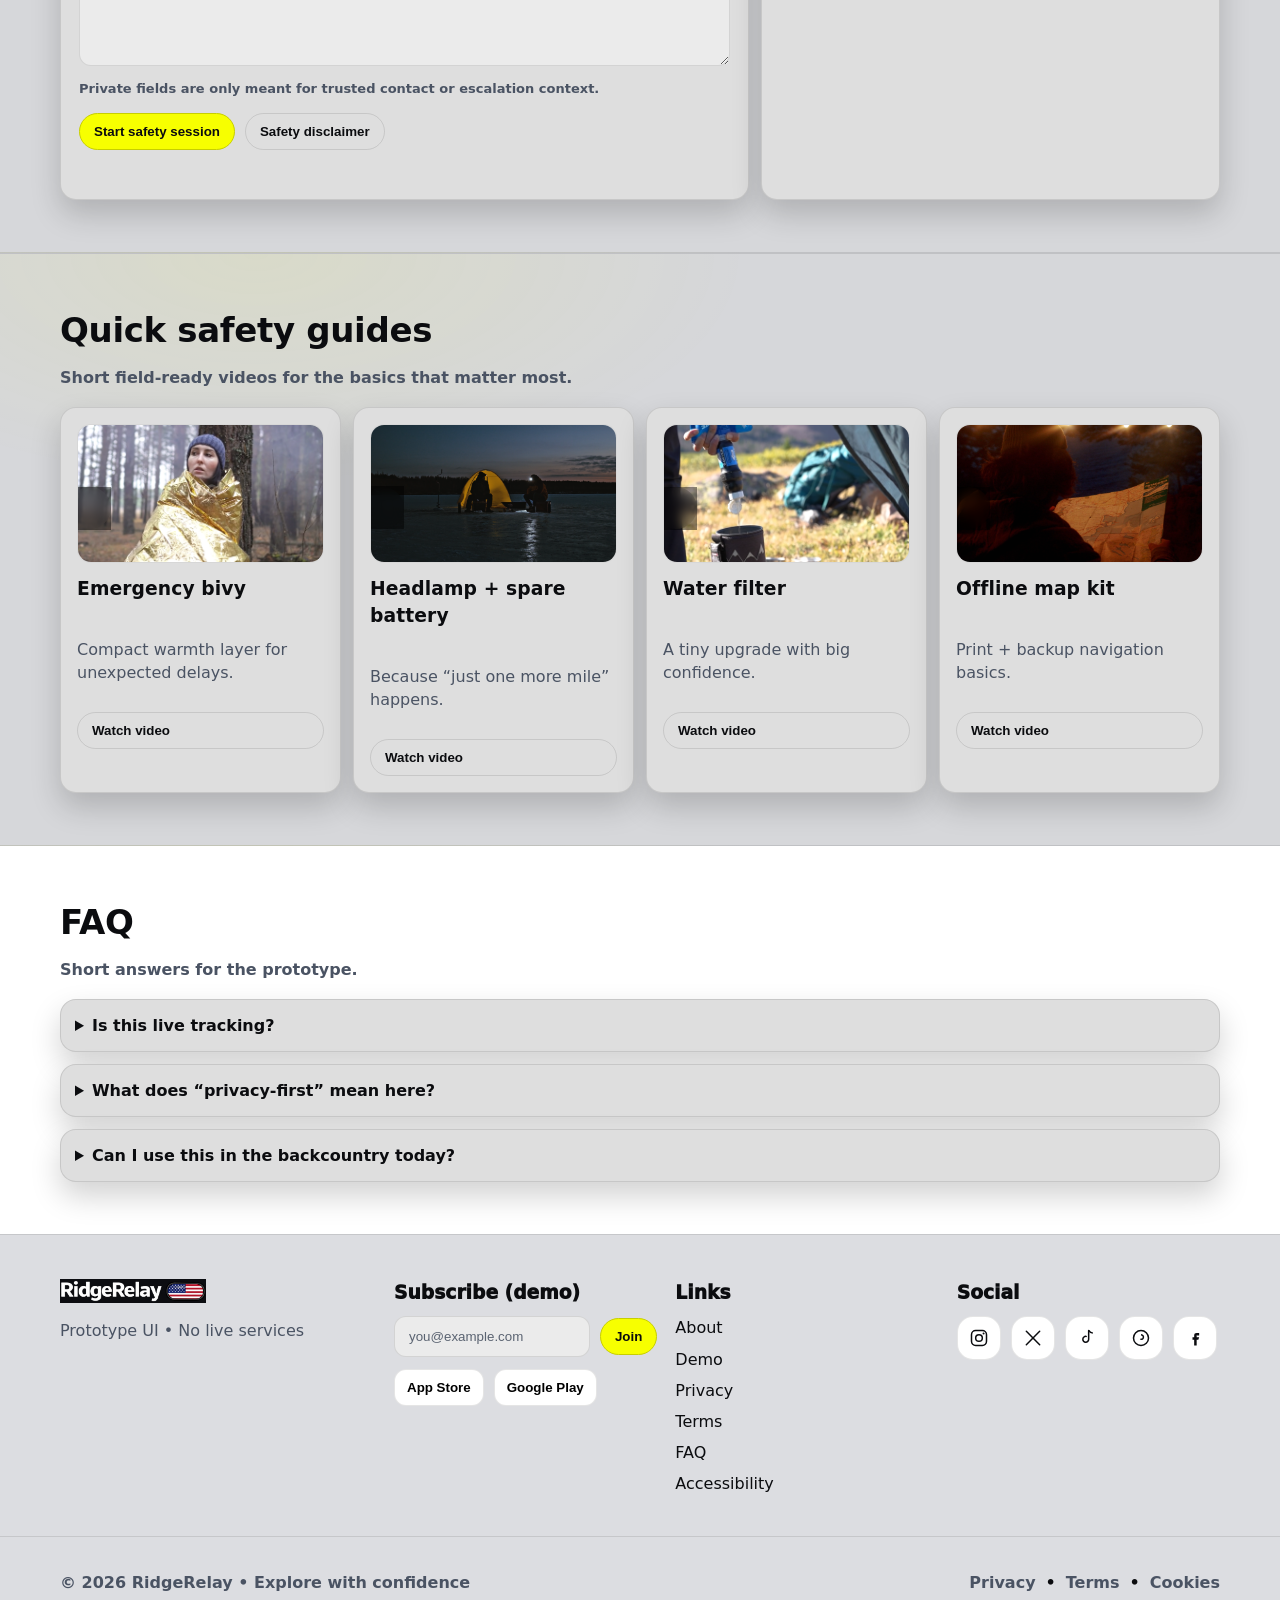
==== commit cbc67dbe: "Initial RidgeRelayProject upload" ====
--- a/index.html
+++ b/index.html
@@ -7,13 +7,28 @@
     - Accessible, mobile-first
     - Inspired by AllTrails / Fi / modern product landing pages (no copied code/assets)
   -->
-  <meta charset="utf-8" />
-  <meta name="viewport" content="width=device-width,initial-scale=1" />
-  <meta name="color-scheme" content="dark light" />
-  <title>RidgeRelay — Find your next hike, with a safety layer</title>
-  <meta name="description" content="Explore trails and add an intent-based safety session for low-signal confidence. Privacy-first, session-limited, transparent escalation." />
-
-  <link rel="stylesheet" href="css/styles.css" />
+<meta charset="utf-8" />
+<meta name="viewport" content="width=device-width,initial-scale=1" />
+<meta name="color-scheme" content="dark light" />
+<title>RidgeRelay — Find your next hike, with a safety layer</title>
+<meta name="description" content="Explore trails and add an intent-based safety session for low-signal confidence. Privacy-first, session-limited, transparent escalation." />
+<meta name="theme-color" content="#0b0e14">
+<meta name="apple-mobile-web-app-capable" content="yes">
+
+<link rel="stylesheet" href="css/styles.css">
+
+<link rel="stylesheet" href="https://unpkg.com/leaflet@1.9.4/dist/leaflet.css" />
+
+<link rel="icon" href="favicon/favicon.ico" sizes="any">
+<link rel="icon" type="image/svg+xml" href="favicon/favicon.svg">
+<link rel="icon" type="image/png" sizes="96x96" href="favicon/favicon-96x96.png">
+<link rel="apple-touch-icon" href="favicon/apple-touch-icon.png">
+<link rel="manifest" href="favicon/site.webmanifest">
+<meta name="theme-color" content="#0b0e14">
+<meta name="apple-mobile-web-app-capable" content="yes">
+<!-- <link rel="manifest" href="favicon/site.webmanifest"> -->
+
+<meta name="theme-color" content="#0b0c0f">
 </head>
 
 <body>
@@ -41,30 +56,15 @@
     </div>
   </div>
 
-  <!-- =========================
-       2) Sticky header (condenses on scroll)
-       ========================= -->
-  <header class="site-header" data-header>
-    <div class="container header__inner">
-      <a class="brand" href="#top" aria-label="RidgeRelay home">
-        <!-- RR logo mark (simple inline SVG, consistent stroke) -->
-        <span class="brand__mark" aria-hidden="true">
-          <svg viewBox="0 0 24 24" width="24" height="24" fill="none" stroke="currentColor" stroke-width="1.75" stroke-linecap="round" stroke-linejoin="round">
-            <path d="M4 18V6h7a4 4 0 0 1 0 8H4" />
-            <path d="M11 14l4 4" />
-            <path d="M13 10h3a4 4 0 0 1 0 8h-3V6h3a4 4 0 0 1 0 8h-3" opacity=".0"/>
-            <path d="M13 6h3a4 4 0 0 1 0 8h-3" />
-            <path d="M13 14h3" />
-          </svg>
-        </span>
-        <span class="brand__word">
-          <span class="brand__name">RidgeRelay</span>
-          <span class="brand__tag">Safety-first trail planning</span>
-        </span>
-      </a>
-
-      <!-- Desktop nav -->
-      <nav class="nav nav--desktop" aria-label="Primary navigation">
+ <header class="site-header" data-header>
+  <div class="container header__inner">
+
+    <a class="brand brand--wordmark" href="#top" aria-label="RidgeRelay home">
+      <img class="brand__wordmark" src="assets/img/brand/rr-logo.png" alt="RidgeRelay">
+    </a>
+
+    <!-- Desktop nav -->
+    <nav class="nav nav--desktop" aria-label="Primary navigation">
         <div class="nav__group">
           <button class="nav__trigger" type="button"
             aria-expanded="false"
@@ -107,21 +107,6 @@
                   </span>
                 </a>
 
-                <a class="mega-card" href="#community">
-                  <span class="mega-card__icon" aria-hidden="true">
-                    <!-- gallery -->
-                    <svg viewBox="0 0 24 24" class="icon" aria-hidden="true">
-                      <path d="M4 6h16v12H4z" fill="none" stroke="currentColor" stroke-width="1.8"/>
-                      <path d="M8 14l2-2 3 3 2-2 3 3" fill="none" stroke="currentColor" stroke-width="1.8" stroke-linecap="round" stroke-linejoin="round"/>
-                      <path d="M8.5 10.5h.01" fill="none" stroke="currentColor" stroke-width="2.4" stroke-linecap="round"/>
-                    </svg>
-                  </span>
-                  <span class="mega-card__text">
-                    <span class="mega-card__label">Community</span>
-                    <span class="mega-card__desc">Share moments, not pins</span>
-                  </span>
-                </a>
-
                 <a class="mega-card" href="#gear">
                   <span class="mega-card__icon" aria-hidden="true">
                     <!-- backpack -->
@@ -132,8 +117,8 @@
                     </svg>
                   </span>
                   <span class="mega-card__text">
-                    <span class="mega-card__label">Gear</span>
-                    <span class="mega-card__desc">Demo shop cards</span>
+                    <span class="mega-card__label">Quick Safety</span>
+                    <span class="mega-card__desc">Short field-ready videos</span>
                   </span>
                 </a>
               </div>
@@ -186,18 +171,23 @@
                   </span>
                 </a>
 
-                <a class="mega-card" href="#weather">
-                  <span class="mega-card__icon" aria-hidden="true">
-                    <!-- cloud -->
-                    <svg viewBox="0 0 24 24" class="icon" aria-hidden="true">
-                      <path d="M7 18h10a4 4 0 0 0 0-8 5 5 0 0 0-9.7 1.5A3.5 3.5 0 0 0 7 18z" fill="none" stroke="currentColor" stroke-width="1.8" stroke-linejoin="round"/>
-                    </svg>
-                  </span>
-                  <span class="mega-card__text">
-                    <span class="mega-card__label">Weather demo</span>
-                    <span class="mega-card__desc">Mock forecast + risk hint</span>
-                  </span>
-                </a>
+                <a class="mega-card" href="#" data-open-weather-demo>
+  <span class="mega-card__icon" aria-hidden="true">
+    <!-- cloud -->
+    <svg viewBox="0 0 24 24" class="icon" aria-hidden="true">
+      <path d="M7 18h10a4 4 0 0 0 0-8 5 5 0 0 0-9.7 1.5A3.5 3.5 0 0 0 7 18z"
+            fill="none"
+            stroke="currentColor"
+            stroke-width="1.8"
+            stroke-linejoin="round"/>
+    </svg>
+  </span>
+
+  <span class="mega-card__text">
+    <span class="mega-card__label">Weather demo</span>
+    <span class="mega-card__desc">Mock forecast + risk hint</span>
+  </span>
+</a>
 
                 <a class="mega-card" href="#faq">
                   <span class="mega-card__icon" aria-hidden="true">
@@ -222,15 +212,16 @@
         <a class="nav__link" href="#privacy">Privacy</a>
       </nav>
 
-      <div class="header__actions">
-        <button class="btn btn--ghost icon-btn" type="button" aria-label="Log in (demo)">
-          <svg class="icon" viewBox="0 0 24 24" aria-hidden="true">
-            <path d="M12 12a4 4 0 1 0-4-4 4 4 0 0 0 4 4z" fill="none" stroke="currentColor" stroke-width="1.8"/>
-            <path d="M4 21a8 8 0 0 1 16 0" fill="none" stroke="currentColor" stroke-width="1.8" stroke-linecap="round"/>
-          </svg>
-          <span class="hide-sm">Log in</span>
-        </button>
-
+     <div class="header__actions">
+  <div class="auth auth--logged-out" data-auth-logged-out>
+    <button class="btn btn--ghost" type="button" data-open-login>Log in</button>
+    <button class="btn btn--primary" type="button" data-open-signup>Create account</button>
+  </div>
+
+  <div class="auth auth--logged-in" data-auth-logged-in hidden>
+    <span class="auth__welcome" data-auth-welcome>Welcome</span>
+    <button class="btn btn--ghost" type="button" data-logout>Log out</button>
+  </div>
         <!-- Mobile hamburger -->
         <button class="btn btn--ghost icon-btn nav-toggle" type="button"
           aria-label="Open menu"
@@ -245,32 +236,82 @@
     </div>
   </header>
 
-  <!-- Mobile nav drawer (focus trap + ESC) -->
-  <aside class="mobile-drawer" id="mobileNav" aria-hidden="true" data-mobile-drawer>
-    <div class="mobile-drawer__backdrop" data-mobile-close tabindex="-1" aria-hidden="true"></div>
-    <div class="mobile-drawer__panel" role="dialog" aria-modal="true" aria-label="Menu">
-      <div class="mobile-drawer__top">
-        <span class="mobile-drawer__brand">Menu</span>
-        <button class="icon-btn btn btn--ghost" type="button" data-mobile-close aria-label="Close menu">
-          <svg class="icon" viewBox="0 0 24 24" aria-hidden="true">
-            <path d="M6 6l12 12M18 6L6 18" fill="none" stroke="currentColor" stroke-width="1.8" stroke-linecap="round"/>
-          </svg>
-        </button>
+<!-- Mobile nav drawer (focus trap + ESC) -->
+<aside class="mobile-drawer" id="mobileNav" aria-hidden="true" data-mobile-drawer>
+  <div class="mobile-drawer__backdrop" data-mobile-close tabindex="-1" aria-hidden="true"></div>
+
+  <div class="mobile-drawer__panel" role="dialog" aria-modal="true" aria-label="Menu">
+    <div class="mobile-drawer__top">
+      <span class="mobile-drawer__brand">Menu</span>
+      <button class="icon-btn btn btn--ghost" type="button" data-mobile-close aria-label="Close menu">
+        <svg class="icon" viewBox="0 0 24 24" aria-hidden="true">
+          <path d="M6 6l12 12M18 6L6 18" fill="none" stroke="currentColor" stroke-width="1.8" stroke-linecap="round"/>
+        </svg>
+      </button>
+    </div>
+
+    <div class="mobile-drawer__body">
+      <div class="mobile-drawer__media">
+        <img
+          src="assets/img/hero/mobile-menu/menu-hero.jpg"
+          alt="Scenic RidgeRelay preview"
+          class="mobile-drawer__hero"
+        />
+        <div class="mobile-drawer__overlay">
+          <p class="mobile-drawer__eyebrow">RidgeRelay</p>
+          <h3 class="mobile-drawer__headline">Find your next hike with a safety layer.</h3>
+        </div>
       </div>
 
       <nav class="mobile-nav" aria-label="Mobile navigation">
-        <a href="#featured" class="mobile-nav__link" data-mobile-link>Featured</a>
-        <a href="#browse" class="mobile-nav__link" data-mobile-link>Browse</a>
-        <a href="#how" class="mobile-nav__link" data-mobile-link>How it works</a>
-        <a href="#plan" class="mobile-nav__link" data-mobile-link>Plan</a>
-        <a href="#community" class="mobile-nav__link" data-mobile-link>Community</a>
-        <a href="#gear" class="mobile-nav__link" data-mobile-link>Gear</a>
-        <a href="#faq" class="mobile-nav__link" data-mobile-link>FAQ</a>
-
-        <button class="btn btn--primary mobile-nav__cta" type="button" data-open-disclaimer>
-          Safety Disclaimer
-        </button>
+        <a href="#featured" class="mobile-nav__card mobile-nav__card--image" data-mobile-link>
+          <img src="assets/img/hero/mobile-menu/menu-featured.jpg" alt="Featured trails preview" class="mobile-nav__card-img">
+          <div class="mobile-nav__card-overlay">
+            <span class="mobile-nav__card-title">Featured trails</span>
+            <span class="mobile-nav__card-desc">Popular Washington hikes and scenic routes</span>
+          </div>
+        </a>
+
+        <a href="#gear" class="mobile-nav__card mobile-nav__card--image" data-mobile-link>
+          <img src="assets/img/hero/mobile-menu/menu-safety.jpg" alt="Safety essentials preview" class="mobile-nav__card-img">
+          <div class="mobile-nav__card-overlay">
+            <span class="mobile-nav__card-title">Safety essentials</span>
+            <span class="mobile-nav__card-desc">Quick videos for trail prep, gear, and essentials</span>
+          </div>
+        </a>
+
+         <a href="#activities" class="mobile-nav__card mobile-nav__card--image" data-mobile-link>
+          <img src="assets/img/hero/mobile-menu/menu-browse.jpg" alt="Browse activities preview" class="mobile-nav__card-img">
+          <div class="mobile-nav__card-overlay">
+            <span class="mobile-nav__card-title">Browse activities</span>
+            <span class="mobile-nav__card-desc">Filter by hiking, running, backpacking, and more</span>
+          </div>
+        </a>
+
+        <a href="#how" class="mobile-nav__card" data-mobile-link>
+          <span class="mobile-nav__card-title">How it works</span>
+          <span class="mobile-nav__card-desc">See how RidgeRelay supports safer outdoor trips</span>
+        </a>
+
+        <a href="#plan" class="mobile-nav__card" data-mobile-link>
+          <span class="mobile-nav__card-title">Plan a session</span>
+          <span class="mobile-nav__card-desc">Create a simple safety plan before heading out</span>
+        </a>
+
+        <a href="#faq" class="mobile-nav__card" data-mobile-link>
+          <span class="mobile-nav__card-title">FAQ</span>
+          <span class="mobile-nav__card-desc">What this demo is, how it works, and what’s next</span>
+        </a>
+
+        <div class="mobile-nav__actions">
+          <button class="btn btn--primary mobile-nav__cta" type="button" data-open-disclaimer">
+            Safety Disclaimer
+          </button>
+        </div>
       </nav>
+    </div>
+  </div>
+</aside>
 
       <!-- FUTURE HOOKS:
         - Auth: route Log in to a real OAuth flow
@@ -408,8 +449,31 @@
       </div>
 
       <div class="container grid">
-        <div class="trail-grid" aria-live="polite" aria-busy="false" data-trail-grid></div>
-      </div>
+  <div class="trail-row" aria-label="Featured trails carousel">
+    <button class="trail-row__nav trail-row__nav--prev btn btn--ghost icon-btn"
+            type="button" aria-label="Scroll featured trails left"
+            data-trails-prev>
+      <svg class="icon" viewBox="0 0 24 24" aria-hidden="true">
+        <path d="M15 6l-6 6 6 6" fill="none" stroke="currentColor" stroke-width="1.8"
+              stroke-linecap="round" stroke-linejoin="round"/>
+      </svg>
+    </button>
+
+    <div class="trail-grid trail-strip"
+         aria-live="polite"
+         aria-busy="false"
+         data-trail-grid></div>
+
+    <button class="trail-row__nav trail-row__nav--next btn btn--ghost icon-btn"
+            type="button" aria-label="Scroll featured trails right"
+            data-trails-next>
+      <svg class="icon" viewBox="0 0 24 24" aria-hidden="true">
+        <path d="M9 6l6 6-6 6" fill="none" stroke="currentColor" stroke-width="1.8"
+              stroke-linecap="round" stroke-linejoin="round"/>
+      </svg>
+    </button>
+  </div>
+</div>
 
       <div class="container saved" hidden data-saved-panel>
         <div class="saved__head">
@@ -420,115 +484,225 @@
       </div>
     </section>
 
-    <!-- =========================
-         5) How it works
-         ========================= -->
-    <section class="section section--alt" id="how" aria-label="How RidgeRelay works">
-      <div class="container section__head">
-        <h2 class="section__title">How RidgeRelay works</h2>
-        <p class="section__desc">Safety-first flows that stay calm, private, and session-limited.</p>
-      </div>
-
-      <div class="container steps">
-        <article class="step">
-          <h3 class="step__title">1) Declare intent</h3>
-          <p class="step__text">Start a safety session with your plan: who, where, and when you’ll be back.</p>
-        </article>
-
-        <article class="step">
-          <h3 class="step__title">2) Guardrails</h3>
-          <p class="step__text">Set boundaries and expectations (time windows, check-ins, and low-signal awareness).</p>
-        </article>
-
-        <article class="step">
-          <h3 class="step__title">3) Nudges</h3>
-          <p class="step__text">Helpful prompts before anything escalates — designed to reduce false alarms.</p>
-        </article>
-
-        <article class="step">
-          <h3 class="step__title">4) Escalate only if needed</h3>
-          <p class="step__text">If the session goes quiet past your rules, RidgeRelay can notify trusted contacts.</p>
-        </article>
-      </div>
-
-      <!-- FUTURE HOOKS:
+<!-- =========================
+     5) Browse by activity
+     ========================= -->
+<section class="section" id="browse" aria-label="Browse by activity">
+  <div class="container section__head">
+    <h2 class="section__title">Browse by activity</h2>
+    <p class="section__desc">Click an activity to filter the Featured trails above.</p>
+  </div>
+
+  <div class="container activity-wrap">
+    <button class="activity-nav btn btn--ghost icon-btn"
+            type="button"
+            aria-label="Scroll activities left"
+            data-activity-prev>
+      <svg class="icon" viewBox="0 0 24 24" aria-hidden="true">
+        <path d="M15 6l-6 6 6 6" fill="none" stroke="currentColor" stroke-width="1.8"
+              stroke-linecap="round" stroke-linejoin="round"/>
+      </svg>
+    </button>
+
+    <div class="activity-grid" data-activity-cards>
+      <!-- JS populates -->
+    </div>
+
+    <button class="activity-nav btn btn--ghost icon-btn"
+            type="button"
+            aria-label="Scroll activities right"
+            data-activity-next>
+      <svg class="icon" viewBox="0 0 24 24" aria-hidden="true">
+        <path d="M9 6l6 6-6 6" fill="none" stroke="currentColor" stroke-width="1.8"
+              stroke-linecap="round" stroke-linejoin="round"/>
+      </svg>
+    </button>
+  </div>
+</section>
+
+ <!-- =========================
+     6) How it works
+     ========================= -->
+<section class="section section--alt" id="how" aria-label="How RidgeRelay works">
+  <div class="container section__head">
+    <h2 class="section__title">How RidgeRelay works</h2>
+    <p class="section__desc">A calm safety flow designed for real outdoor trips.</p>
+  </div>
+
+  <div class="container how">
+
+    <!-- Phone mockup -->
+    <div class="how__phone">
+      <img id="howPhoneImage"
+           src="assets/img/demo/intent.png"
+           alt="RidgeRelay app screen"
+           class="how__img">
+    </div>
+
+    <!-- Steps -->
+    <div class="how__steps">
+
+      <button class="how__step is-active"
+              data-img="assets/img/demo/intent.png"
+              data-title="Declare intent"
+              data-text="Start a safety session with your plan: who, where, and when you'll be back.">
+        <span class="how__num">1</span>
+        <span class="how__label">Declare intent</span>
+      </button>
+
+      <button class="how__step"
+              data-img="assets/img/demo/gaurd-rail.png"
+              data-title="Guardrails"
+              data-text="Set expectations like return windows, check-ins, and low-signal awareness.">
+        <span class="how__num">2</span>
+        <span class="how__label">Guardrails</span>
+      </button>
+
+      <button class="how__step"
+              data-img="assets/img/demo/nudge.png"
+              data-title="Nudges"
+              data-text="Helpful prompts before anything escalates — designed to reduce false alarms.">
+        <span class="how__num">3</span>
+        <span class="how__label">Nudges</span>
+      </button>
+
+      <button class="how__step"
+              data-img="assets/img/demo/escalation.png"
+              data-title="Escalate only if needed"
+              data-text="If the session goes quiet past your rules, RidgeRelay can notify trusted contacts.">
+        <span class="how__num">4</span>
+        <span class="how__label">Escalate only if needed</span>
+      </button>
+
+      <div class="how__desc">
+        <h3 id="howTitle">Declare intent</h3>
+        <p id="howText">
+          Start a safety session with your plan: who, where, and when you'll be back.
+        </p>
+      </div>
+ <!-- FUTURE HOOKS:
         - Replace step copy with content from PROJECT_BRIEF / DIFFERENTIATION.md
         - Add a short timeline animation (respect reduced motion)
         - Add “See the policy” links (Privacy/Terms)
       -->
-    </section>
-
+    </div>
+  </div>
+  </section>
+     
     <!-- =========================
-         6) Browse by activity
-         ========================= -->
-    <section class="section" id="browse" aria-label="Browse by activity">
-      <div class="container section__head">
-        <h2 class="section__title">Browse by activity</h2>
-        <p class="section__desc">Click an activity to filter the Featured trails above.</p>
-      </div>
-
-      <div class="container activity-grid" data-activity-cards>
-        <!-- JS populates -->
-      </div>
-    </section>
-
-    <!-- =========================
-         7) Plan with friends (demo UI)
-         ========================= -->
-    <section class="section section--alt" id="plan" aria-label="Plan with friends">
-      <div class="container section__head">
-        <h2 class="section__title">Plan with friends</h2>
-        <p class="section__desc">A tiny demo form. Private fields are clearly labeled and not shared publicly.</p>
-      </div>
-
-      <div class="container plan">
-        <form class="card form" data-plan-form>
-          <fieldset class="form__group">
-            <legend class="form__legend">Trip type</legend>
-            <label class="radio">
-              <input type="radio" name="party" value="solo" checked />
-              <span>Solo</span>
-            </label>
-            <label class="radio">
-              <input type="radio" name="party" value="group" />
-              <span>Group</span>
-            </label>
-            <label class="radio">
-              <input type="checkbox" name="dog" />
-              <span>With dog</span>
-            </label>
-          </fieldset>
-
-          <div class="form__group">
-            <label class="form__label" for="contactPrivate">
-              Emergency contact <span class="pill pill--private">PRIVATE</span>
-            </label>
-            <input class="input" id="contactPrivate" type="text" placeholder="Name + phone (demo)" />
-            <p class="form__hint">Not shared publicly — only disclosed during escalation.</p>
-          </div>
-
-          <div class="form__actions">
-            <button class="btn btn--primary" type="button" data-plan-submit>Save (demo)</button>
-            <button class="btn btn--ghost" type="button" data-open-disclaimer>Safety disclaimer</button>
-          </div>
-
-          <p class="form__status" role="status" aria-live="polite" data-plan-status></p>
-        </form>
-
-        <aside class="card plan__copy">
-          <h3 class="card__title">Why this matters</h3>
-          <p class="muted">
-            RidgeRelay is designed to keep your “shareable” experience separate from sensitive details.
-            Your safety session data is scoped to the session and used only when needed.
-          </p>
-        </aside>
-      </div>
-    </section>
+     7) Plan a safety session
+     ========================= -->
+<section class="section section--alt" id="plan" aria-label="Plan a safety session">
+  <div class="container section__head">
+    <h2 class="section__title">Plan a safety session</h2>
+    <p class="section__desc">Set your trip details, return expectations, and private contact info.</p>
+  </div>
+
+  <div class="container plan">
+    <form class="card form form--plan" id="plan-form">
+      <div class="form__split">
+        <div class="form__group">
+          <label class="form__label" for="planFirstName">First name</label>
+          <input class="input" id="planFirstName" name="fi-sender-firstName" type="text" placeholder="James" required>
+        </div>
+
+        <div class="form__group">
+          <label class="form__label" for="planLastName">Last name</label>
+          <input class="input" id="planLastName" name="fi-sender-lastName" type="text" placeholder="Daniels" required>
+        </div>
+      </div>
+
+      <div class="form__group">
+        <label class="form__label" for="planEmail">Email</label>
+        <input class="input" id="planEmail" name="fi-sender-email" type="email" placeholder="you@example.com" required>
+      </div>
+
+      <fieldset class="form__group">
+        <legend class="form__legend">Trip type</legend>
+
+        <div class="plan-choice">
+          <label class="radio radio--card">
+            <input type="radio" name="fi-radio-tripType" value="Solo" checked>
+            <span>Solo</span>
+          </label>
+
+          <label class="radio radio--card">
+            <input type="radio" name="fi-radio-tripType" value="Group">
+            <span>Group</span>
+          </label>
+
+          <label class="radio radio--card">
+            <input type="checkbox" name="fi-checkbox-features[]" value="With dog">
+            <span>With dog</span>
+          </label>
+        </div>
+      </fieldset>
+
+      <div class="form__group">
+        <label class="form__label" for="trailName">Trail / destination</label>
+        <input class="input" id="trailName" name="fi-text-trail" type="text" placeholder="Rattlesnake Ledge" required>
+      </div>
+
+      <div class="form__split">
+        <div class="form__group">
+          <label class="form__label" for="startTime">Start time</label>
+          <input class="input" id="startTime" name="fi-text-start-time" type="text" placeholder="Today, 9:45 AM" required>
+        </div>
+
+        <div class="form__group">
+          <label class="form__label" for="returnTime">Expected return</label>
+          <input class="input" id="returnTime" name="fi-text-return-time" type="text" placeholder="Today, 4:30 PM" required>
+        </div>
+      </div>
+
+      <div class="form__split">
+        <div class="form__group">
+          <label class="form__label" for="emergencyName">
+            Emergency contact name <span class="pill pill--private">PRIVATE</span>
+          </label>
+          <input class="input" id="emergencyName" name="fi-text-emergency-name" type="text" placeholder="Kyle Suy" required>
+        </div>
+
+        <div class="form__group">
+          <label class="form__label" for="emergencyPhone">
+            Emergency contact phone <span class="pill pill--private">PRIVATE</span>
+          </label>
+          <input class="input" id="emergencyPhone" name="fi-phone-emergency-contact" type="tel" placeholder="+12065550192" required>
+        </div>
+      </div>
+
+      <div class="form__group">
+        <label class="form__label" for="notesPrivate">
+          Notes for escalation <span class="pill pill--private">PRIVATE</span>
+        </label>
+        <textarea class="input input--textarea" id="notesPrivate" name="fi-text-escalation-notes" placeholder="Vehicle info, parking area, weather concerns, route notes, dog breed, indentifiable clothing, etc." rows="4"></textarea>
+        <p class="form__hint">Private fields are only meant for trusted contact or escalation context.</p>
+      </div>
+
+      <div class="form__actions">
+        <button class="btn btn--primary" type="submit">Start safety session</button>
+        <button class="btn btn--ghost" type="button" data-open-disclaimer>Safety disclaimer</button>
+      </div>
+
+      <p class="form__status" id="plan-form-result" role="status" aria-live="polite"></p>
+    </form>
+
+    <aside class="card plan__copy">
+      <h3 class="card__title">What this sends</h3>
+
+      <div class="plan__mini">
+        <p><strong>Shared in this prototype:</strong><br>Trip type, trail, timing, and session details.</p>
+        <p><strong>Marked private:</strong><br>Emergency contact info and escalation notes.</p>
+        <p><strong>Why this matters:</strong><br>RidgeRelay separates shareable trip context from sensitive contact details.</p>
+      </div>
+    </aside>
+  </div>
+</section>
 
     <!-- =========================
          8) Community gallery demo
          ========================= -->
-    <section class="section" id="community" aria-label="Community gallery">
+    <section class="section" id="community" data-auth-logged-in hidden>
       <div class="container section__head">
         <h2 class="section__title">Share your adventure</h2>
         <p class="section__desc">Demo upload stored locally. Share the moment, not your precise location.</p>
@@ -557,44 +731,198 @@
     </section>
 
     <!-- =========================
-         9) Gear up
-         ========================= -->
-    <section class="section section--alt" id="gear" aria-label="Gear up">
-      <div class="container section__head">
-        <h2 class="section__title">Gear up</h2>
-        <p class="section__desc">Demo product cards — placeholders for later integrations.</p>
-      </div>
-
-      <div class="container gear-grid">
-        <article class="card product">
-          <div class="product__img" aria-hidden="true"></div>
-          <h3 class="card__title">Emergency bivy (demo)</h3>
-          <p class="muted">Compact warmth layer for unexpected delays.</p>
-          <button class="btn btn--ghost" type="button">Shop (demo)</button>
-        </article>
-
-        <article class="card product">
-          <div class="product__img" aria-hidden="true"></div>
-          <h3 class="card__title">Headlamp + spare battery</h3>
-          <p class="muted">Because “just one more mile” happens.</p>
-          <button class="btn btn--ghost" type="button">Shop (demo)</button>
-        </article>
-
-        <article class="card product">
-          <div class="product__img" aria-hidden="true"></div>
-          <h3 class="card__title">Water filter (demo)</h3>
-          <p class="muted">A tiny upgrade with big confidence.</p>
-          <button class="btn btn--ghost" type="button">Shop (demo)</button>
-        </article>
-
-        <article class="card product">
-          <div class="product__img" aria-hidden="true"></div>
-          <h3 class="card__title">Offline map kit (demo)</h3>
-          <p class="muted">Print + backup nav basics.</p>
-          <button class="btn btn--ghost" type="button">Shop (demo)</button>
-        </article>
-      </div>
-    </section>
+     9) Quick safety guides
+     ========================= -->
+<section class="section section--alt" id="gear" aria-label="Quick safety guides">
+  <div class="container section__head">
+    <h2 class="section__title">Quick safety guides</h2>
+    <p class="section__desc">Short field-ready videos for the basics that matter most.</p>
+  </div>
+
+  <div class="container gear-grid">
+
+    <!-- Emergency bivy -->
+    <article class="card product">
+
+      <button class="product__media"
+              type="button"
+              data-video-open
+              data-video-src="assets/video/emergency-bivy.mp4"
+              data-video-title="Emergency bivy">
+
+        <img class="product__thumb"
+             src="assets/img/video-thumb/emergency-bivy.jpg"
+             alt="Emergency bivy preview">
+
+        <video class="product__preview"
+               muted
+               playsinline
+               preload="metadata"
+               loop>
+          <source src="assets/video/emergency-bivy.mp4" type="video/mp4">
+        </video>
+
+        <span class="product__play" aria-hidden="true">▶</span>
+
+      </button>
+
+      <h3 class="card__title">Emergency bivy</h3>
+      <p class="muted">Compact warmth layer for unexpected delays.</p>
+
+      <button class="btn btn--ghost"
+              type="button"
+              data-video-open
+              data-video-src="assets/video/emergency-bivy.mp4"
+              data-video-title="Emergency bivy">
+        Watch video
+      </button>
+
+    </article>
+
+
+    <!-- Headlamp -->
+<article class="card product">
+
+  <button class="product__media"
+          type="button"
+          data-video-open
+          data-video-src="assets/video/headlamp.mp4"
+          data-video-title="Headlamp + spare battery">
+
+    <img class="product__thumb"
+         src="assets/img/video-thumb/headlamp.jpg"
+         alt="Headlamp preview">
+
+    <video class="product__preview"
+           muted
+           playsinline
+           preload="metadata"
+           loop>
+      <source src="assets/video/headlamp.mp4" type="video/mp4">
+    </video>
+
+    <span class="product__play" aria-hidden="true">▶</span>
+
+  </button>
+
+  <h3 class="card__title">Headlamp + spare battery</h3>
+  <p class="muted">Because “just one more mile” happens.</p>
+
+  <button class="btn btn--ghost"
+          type="button"
+          data-video-open
+          data-video-src="assets/video/headlamp.mp4"
+          data-video-title="Headlamp + spare battery">
+    Watch video
+  </button>
+
+</article>
+
+
+    <!-- Water filter -->
+    <article class="card product">
+
+      <button class="product__media"
+              type="button"
+              data-video-open
+              data-video-src="assets/video/water-filter.mp4"
+              data-video-title="Water filter">
+
+        <img class="product__thumb"
+             src="assets/img/video-thumb/water-filter.jpg"
+             alt="Water filter preview">
+
+        <video class="product__preview"
+               muted
+               playsinline
+               preload="metadata"
+               loop>
+          <source src="assets/video/water-filter.mp4" type="video/mp4">
+        </video>
+
+        <span class="product__play" aria-hidden="true">▶</span>
+
+      </button>
+
+      <h3 class="card__title">Water filter</h3>
+      <p class="muted">A tiny upgrade with big confidence.</p>
+
+      <button class="btn btn--ghost"
+              type="button"
+              data-video-open
+              data-video-src="assets/video/water-filter.mp4"
+              data-video-title="Water filter">
+        Watch video
+      </button>
+
+    </article>
+
+
+    <!-- Offline map kit -->
+<article class="card product">
+
+  <button class="product__media"
+          type="button"
+          data-video-open
+          data-video-src="assets/video/offline-map.mp4"
+          data-video-title="Offline map kit">
+
+    <img class="product__thumb"
+         src="assets/img/video-thumb/offline-map.jpg"
+         alt="Offline map kit preview">
+
+    <video class="product__preview"
+           muted
+           playsinline
+           preload="metadata"
+           loop>
+      <source src="assets/video/offline-map.mp4" type="video/mp4">
+    </video>
+
+    <span class="product__play" aria-hidden="true">▶</span>
+
+  </button>
+
+  <h3 class="card__title">Offline map kit</h3>
+  <p class="muted">Print + backup navigation basics.</p>
+
+  <button class="btn btn--ghost"
+          type="button"
+          data-video-open
+          data-video-src="assets/video/offline-map.mp4"
+          data-video-title="Offline map kit">
+    Watch video
+  </button>
+
+</article>
+
+  </div>
+</section>
+
+<!-- =========================
+     Video modal
+     ========================= -->
+<div class="modal" hidden data-video-modal aria-hidden="true">
+  <div class="modal__backdrop" data-video-close tabindex="-1" aria-hidden="true"></div>
+
+  <div class="modal__panel modal__panel--video" role="dialog" aria-modal="true" aria-label="Video guide">
+    <div class="modal__top">
+      <h2 class="modal__title" data-video-modal-title>Video guide</h2>
+      <button class="icon-btn btn btn--ghost" type="button" data-video-close aria-label="Close video">
+        <svg class="icon" viewBox="0 0 24 24" aria-hidden="true">
+          <path d="M6 6l12 12M18 6L6 18" fill="none" stroke="currentColor" stroke-width="1.8" stroke-linecap="round"/>
+        </svg>
+      </button>
+    </div>
+
+    <div class="modal__content modal__content--video">
+      <video controls preload="metadata" playsinline data-guide-video>
+        <source src="" type="video/mp4">
+        Your browser does not support the video tag.
+      </video>
+    </div>
+  </div>
+</div>
 
     <!-- =========================
          FAQ + Privacy anchors
@@ -625,91 +953,214 @@
   </main>
 
   <!-- =========================
-       10) Footer
-       ========================= -->
-  <footer class="footer" aria-label="Footer">
-    <div class="container footer__grid">
-      <div class="footer__brand">
-        <div class="footer__logo" aria-hidden="true">
-          <svg viewBox="0 0 24 24" width="26" height="26" fill="none" stroke="currentColor" stroke-width="1.75" stroke-linecap="round" stroke-linejoin="round">
-            <path d="M4 18V6h7a4 4 0 0 1 0 8H4" />
-            <path d="M11 14l4 4" />
-            <path d="M13 6h3a4 4 0 0 1 0 8h-3" />
-            <path d="M13 14h3" />
+     Trail detail drawer
+     ========================= -->
+<div class="drawer" hidden data-drawer aria-hidden="true">
+  <div class="drawer__backdrop" data-drawer-close tabindex="-1" aria-hidden="true"></div>
+
+  <div class="drawer__panel" role="dialog" aria-modal="true" aria-label="Trail details">
+    <div class="drawer__top">
+      <div>
+        <h2 class="drawer__title" data-drawer-title>Trail</h2>
+        <p class="drawer__meta" data-drawer-meta></p>
+      </div>
+
+      <button class="icon-btn btn btn--ghost" type="button" data-drawer-close aria-label="Close trail details">
+        <svg class="icon" viewBox="0 0 24 24" aria-hidden="true">
+          <path d="M6 6l12 12M18 6L6 18" fill="none" stroke="currentColor" stroke-width="1.8" stroke-linecap="round"/>
+        </svg>
+      </button>
+    </div>
+
+    <div class="drawer__content">
+      <section class="card weather" id="weather" aria-label="Trail conditions preview">
+        <h3 class="card__title">Trail conditions preview</h3>
+        <p class="muted">Mock forecast for this selected trail.</p>
+        <div class="weather__grid" data-weather-grid></div>
+        <p class="weather__hint" data-weather-hint></p>
+      </section>
+
+      <section class="card route-preview" aria-label="Route preview">
+        <h3 class="card__title">Route preview</h3>
+        <p class="muted">Demo trail line for the selected route.</p>
+        <div id="trailRouteMap" class="route-map"></div>
+      </section>
+
+      <div class="photo-strip" aria-label="Trail photos" data-photo-strip></div>
+
+      <div class="drawer__actions">
+        <button class="btn btn--primary" type="button" data-plan-session>Plan a Safety Session</button>
+
+        <button class="btn btn--ghost" type="button" data-drawer-heart>
+          <span class="btn__icon" aria-hidden="true">
+            <svg class="icon" viewBox="0 0 24 24" aria-hidden="true">
+              <path d="M12 21s-7-4.4-9.5-8.2C.7 9.7 2.4 6.5 6 6.1c1.8-.2 3.1.7 4 1.8.9-1.1 2.2-2 4-1.8 3.6.4 5.3 3.6 3.5 6.7C19 16.6 12 21 12 21z" fill="none" stroke="currentColor" stroke-width="1.8" stroke-linejoin="round"/>
+            </svg>
+          </span>
+          Add to Wishlist
+        </button>
+      </div>
+
+    </div>
+  </div>
+</div>
+
+<!-- =========================
+     10) Footer
+     ========================= -->
+<footer class="footer" aria-label="Footer">
+
+  <!-- Main footer content -->
+  <div class="container footer__grid">
+
+    <div class="footer__brand">
+      <img src="assets/img/brand/rr-logo.png" alt="RidgeRelay" class="footer__wordmark">
+      <p class="muted">Prototype UI • No live services</p>
+    </div>
+
+    <div class="footer__col">
+      <h3 class="footer__title">Subscribe (demo)</h3>
+
+      <form class="subscribe" data-subscribe-form>
+        <input id="subEmail" class="input" type="email" placeholder="you@example.com" />
+        <button class="btn btn--primary" type="submit">Join</button>
+      </form>
+
+      <div class="store-badges">
+        <button class="badge">App Store</button>
+        <button class="badge">Google Play</button>
+      </div>
+    </div>
+
+    <div class="footer__col">
+      <h3 class="footer__title">Links</h3>
+      <ul class="footer__links">
+        <li><a href="#top">About</a></li>
+        <li><a href="#demo">Demo</a></li>
+        <li><a href="#privacy">Privacy</a></li>
+        <li><a href="#faq">Terms</a></li>
+        <li><a href="#faq">FAQ</a></li>
+        <li><a href="#faq">Accessibility</a></li>
+      </ul>
+    </div>
+
+    <div class="footer__col">
+      <h3 class="footer__title">Social</h3>
+
+      <div class="social">
+
+        <a class="social__btn" href="#" aria-label="Instagram">
+          <svg class="icon" viewBox="0 0 24 24">
+            <rect x="3" y="3" width="18" height="18" rx="5" fill="none" stroke="currentColor" stroke-width="1.8"/>
+            <circle cx="12" cy="12" r="4" fill="none" stroke="currentColor" stroke-width="1.8"/>
+            <circle cx="17.5" cy="6.5" r="1.2" fill="currentColor"/>
           </svg>
-        </div>
-        <p class="footer__copy">© 2026 RidgeRelay</p>
-        <p class="muted">Prototype UI • Static GitHub Pages • No live services</p>
-      </div>
-
-      <div class="footer__col">
-        <h3 class="footer__title">Subscribe (demo)</h3>
-        <form class="subscribe" data-subscribe-form>
-          <label class="sr-only" for="subEmail">Email</label>
-          <input id="subEmail" class="input" type="email" placeholder="you@example.com" />
-          <button class="btn btn--primary" type="submit">Join</button>
-        </form>
-
-        <div class="store-badges" aria-label="Store badges (placeholders)">
-          <button class="badge" type="button" aria-label="App Store (placeholder)">App Store</button>
-          <button class="badge" type="button" aria-label="Google Play (placeholder)">Google Play</button>
-        </div>
-      </div>
-
-      <div class="footer__col">
-        <h3 class="footer__title">Links</h3>
-        <ul class="footer__links">
-          <li><a href="#top">About</a></li>
-          <li><a href="#demo">Demo</a></li>
-          <li><a href="#privacy">Privacy</a></li>
-          <li><a href="#faq">Terms</a></li>
-          <li><a href="#faq">FAQ</a></li>
-          <li><a href="#faq">Accessibility</a></li>
-        </ul>
-      </div>
-
-      <div class="footer__col">
-        <h3 class="footer__title">Social</h3>
-        <div class="social" aria-label="Social links (placeholders)">
-          <!-- Instagram -->
-          <a class="social__btn" href="#" aria-label="Instagram (placeholder)">
-            <svg class="icon" viewBox="0 0 24 24" aria-hidden="true">
-              <path d="M7 3h10a4 4 0 0 1 4 4v10a4 4 0 0 1-4 4H7a4 4 0 0 1-4-4V7a4 4 0 0 1 4-4z" fill="none" stroke="currentColor" stroke-width="1.8"/>
-              <path d="M12 17a5 5 0 1 0-5-5 5 5 0 0 0 5 5z" fill="none" stroke="currentColor" stroke-width="1.8"/>
-              <path d="M17.5 6.5h.01" fill="none" stroke="currentColor" stroke-width="2.8" stroke-linecap="round"/>
-            </svg>
-          </a>
-          <!-- X -->
-          <a class="social__btn" href="#" aria-label="X (placeholder)">
-            <svg class="icon" viewBox="0 0 24 24" aria-hidden="true">
-              <path d="M5 19L19 5M7 5h5l5 14h-5L7 5z" fill="none" stroke="currentColor" stroke-width="1.8" stroke-linecap="round" stroke-linejoin="round"/>
-            </svg>
-          </a>
-          <!-- TikTok -->
-          <a class="social__btn" href="#" aria-label="TikTok (placeholder)">
-            <svg class="icon" viewBox="0 0 24 24" aria-hidden="true">
-              <path d="M14 5v10a4 4 0 1 1-4-4" fill="none" stroke="currentColor" stroke-width="1.8" stroke-linecap="round" stroke-linejoin="round"/>
-              <path d="M14 5c1.2 2.5 3 4 5 4" fill="none" stroke="currentColor" stroke-width="1.8" stroke-linecap="round"/>
-            </svg>
-          </a>
-          <!-- Pinterest -->
-          <a class="social__btn" href="#" aria-label="Pinterest (placeholder)">
-            <svg class="icon" viewBox="0 0 24 24" aria-hidden="true">
-              <path d="M12 21a9 9 0 1 1 0-18 9 9 0 0 1 0 18z" fill="none" stroke="currentColor" stroke-width="1.8"/>
-              <path d="M10.5 18l1.3-5" fill="none" stroke="currentColor" stroke-width="1.8" stroke-linecap="round"/>
-              <path d="M9 10.8c0-2 1.5-3.8 4.1-3.8 2.1 0 3.3 1.2 3.3 2.8 0 2.1-1.2 3.6-3 3.6-1 0-1.8-.6-1.6-1.5" fill="none" stroke="currentColor" stroke-width="1.8" stroke-linecap="round" stroke-linejoin="round"/>
-            </svg>
-          </a>
-          <!-- Facebook -->
-          <a class="social__btn" href="#" aria-label="Facebook (placeholder)">
-            <svg class="icon" viewBox="0 0 24 24" aria-hidden="true">
-              <path d="M14 8h2V5h-2a4 4 0 0 0-4 4v3H8v3h2v6h3v-6h2.2l.8-3H13V9a1 1 0 0 1 1-1z" fill="none" stroke="currentColor" stroke-width="1.8" stroke-linejoin="round"/>
-            </svg>
-          </a>
-        </div>
-      </div>
-    </div>
-  </footer>
+        </a>
+
+        <a class="social__btn" href="#" aria-label="X">
+          <svg class="icon" viewBox="0 0 24 24">
+            <path d="M4 4l16 16M20 4L4 20" stroke="currentColor" stroke-width="1.8" stroke-linecap="round"/>
+          </svg>
+        </a>
+
+        <a class="social__btn" href="#" aria-label="TikTok">
+          <svg class="icon" viewBox="0 0 24 24">
+            <path d="M14 3v10.5a3.5 3.5 0 1 1-3-3.45" fill="none" stroke="currentColor" stroke-width="1.8" stroke-linecap="round"/>
+            <path d="M14 3c1.5 2 3.2 3 5 3" fill="none" stroke="currentColor" stroke-width="1.8"/>
+          </svg>
+        </a>
+
+        <a class="social__btn" href="#" aria-label="Pinterest">
+          <svg class="icon" viewBox="0 0 24 24">
+            <circle cx="12" cy="12" r="9" fill="none" stroke="currentColor" stroke-width="1.8"/>
+            <path d="M12 8a3 3 0 0 1 2.5 4.5c-.4.7-1 1.1-1.8 1.1-.6 0-1.1-.3-1.3-.8" fill="none" stroke="currentColor" stroke-width="1.8"/>
+          </svg>
+        </a>
+
+        <a class="social__btn" href="#" aria-label="Facebook">
+          <svg class="icon" viewBox="0 0 24 24">
+            <path d="M14 9h3V6h-3c-2 0-3 1-3 3v2H9v3h2v7h3v-7h2l1-3h-3V9c0-.6.4-1 1-1z" fill="currentColor"/>
+          </svg>
+        </a>
+
+      </div>
+    </div>
+
+  </div>
+
+  <!-- Bottom legal bar -->
+  <div class="footer__bottom">
+    <div class="container footer__bottom-inner">
+
+      <p class="footer__legal">
+        © 2026 RidgeRelay • Explore with confidence
+      </p>
+
+      <div class="footer__policies">
+        <a href="#privacy">Privacy</a>
+        <span>•</span>
+        <a href="#terms">Terms</a>
+        <span>•</span>
+        <a href="#cookies">Cookies</a>
+      </div>
+
+    </div>
+  </div>
+
+</footer>
+
+  <!-- =========================
+     Auth modal
+     ========================= -->
+<div class="modal" hidden data-auth-modal aria-hidden="true">
+  <div class="modal__backdrop" data-auth-close tabindex="-1" aria-hidden="true"></div>
+
+  <div class="modal__panel" role="dialog" aria-modal="true" aria-label="Account">
+    <div class="modal__top">
+      <h2 class="modal__title" data-auth-title>Log in</h2>
+      <button class="icon-btn btn btn--ghost" type="button" data-auth-close aria-label="Close account modal">
+        <svg class="icon" viewBox="0 0 24 24" aria-hidden="true">
+          <path d="M6 6l12 12M18 6L6 18" fill="none" stroke="currentColor" stroke-width="1.8" stroke-linecap="round"/>
+        </svg>
+      </button>
+    </div>
+
+    <div class="modal__content">
+      <form id="auth-form" class="form">
+        <div class="form__split" data-auth-name-row hidden>
+          <div class="form__group">
+            <label class="form__label" for="authFirstName">First name</label>
+            <input class="input" id="authFirstName" type="text" />
+          </div>
+
+          <div class="form__group">
+            <label class="form__label" for="authLastName">Last name</label>
+            <input class="input" id="authLastName" type="text" />
+          </div>
+        </div>
+
+        <div class="form__group">
+          <label class="form__label" for="authEmail">Email</label>
+          <input class="input" id="authEmail" type="email" required />
+        </div>
+
+        <div class="form__group">
+          <label class="form__label" for="authPassword">Password</label>
+          <input class="input" id="authPassword" type="password" required />
+        </div>
+
+        <p class="form__hint">Prototype only — account data stays in this browser.</p>
+
+        <div class="form__actions">
+          <button class="btn btn--primary" type="submit" data-auth-submit>Log in</button>
+          <button class="btn btn--ghost" type="button" data-auth-switch>Need an account?</button>
+        </div>
+
+        <p class="form__status" id="auth-status" role="status" aria-live="polite"></p>
+      </form>
+    </div>
+  </div>
+</div>
 
   <!-- =========================
        Safety Disclaimer modal
@@ -745,53 +1196,59 @@
   </div>
 
   <!-- =========================
-       Trail detail drawer/modal
-       ========================= -->
-  <div class="drawer" hidden data-drawer aria-hidden="true">
-    <div class="drawer__backdrop" data-drawer-close tabindex="-1" aria-hidden="true"></div>
-    <div class="drawer__panel" role="dialog" aria-modal="true" aria-label="Trail details">
-      <div class="drawer__top">
-        <div>
-          <h2 class="drawer__title" data-drawer-title>Trail</h2>
-          <p class="drawer__meta" data-drawer-meta></p>
-        </div>
-        <button class="icon-btn btn btn--ghost" type="button" data-drawer-close aria-label="Close trail details">
-          <svg class="icon" viewBox="0 0 24 24" aria-hidden="true">
-            <path d="M6 6l12 12M18 6L6 18" fill="none" stroke="currentColor" stroke-width="1.8" stroke-linecap="round"/>
-          </svg>
+     Trail detail drawer
+     ========================= -->
+<div class="drawer" hidden data-drawer aria-hidden="true">
+  <div class="drawer__backdrop" data-drawer-close tabindex="-1" aria-hidden="true"></div>
+
+  <div class="drawer__panel" role="dialog" aria-modal="true" aria-label="Trail details">
+    <div class="drawer__top">
+      <div>
+        <h2 class="drawer__title" data-drawer-title>Trail</h2>
+        <p class="drawer__meta" data-drawer-meta></p>
+      </div>
+
+      <button class="icon-btn btn btn--ghost" type="button" data-drawer-close aria-label="Close trail details">
+        <svg class="icon" viewBox="0 0 24 24" aria-hidden="true">
+          <path d="M6 6l12 12M18 6L6 18" fill="none" stroke="currentColor" stroke-width="1.8" stroke-linecap="round"/>
+        </svg>
+      </button>
+    </div>
+
+    <div class="drawer__content">
+      <div class="photo-strip" aria-label="Trail photos (placeholders)" data-photo-strip></div>
+
+      <div class="drawer__actions">
+        <button class="btn btn--primary" type="button" data-plan-session>Plan a Safety Session</button>
+
+        <button class="btn btn--ghost" type="button" data-drawer-heart>
+          <span class="btn__icon" aria-hidden="true">
+            <svg class="icon" viewBox="0 0 24 24" aria-hidden="true">
+              <path d="M12 21s-7-4.4-9.5-8.2C.7 9.7 2.4 6.5 6 6.1c1.8-.2 3.1.7 4 1.8.9-1.1 2.2-2 4-1.8 3.6.4 5.3 3.6 3.5 6.7C19 16.6 12 21 12 21z" fill="none" stroke="currentColor" stroke-width="1.8" stroke-linejoin="round"/>
+            </svg>
+          </span>
+          Add to Wishlist
         </button>
       </div>
 
-      <div class="drawer__content">
-        <div class="photo-strip" aria-label="Trail photos (placeholders)" data-photo-strip></div>
-
-        <div class="drawer__actions">
-          <button class="btn btn--primary" type="button" data-plan-session>Plan a Safety Session</button>
-          <button class="btn btn--ghost" type="button" data-drawer-heart>
-            <span class="btn__icon" aria-hidden="true">
-              <svg class="icon" viewBox="0 0 24 24" aria-hidden="true">
-                <path d="M12 21s-7-4.4-9.5-8.2C.7 9.7 2.4 6.5 6 6.1c1.8-.2 3.1.7 4 1.8.9-1.1 2.2-2 4-1.8 3.6.4 5.3 3.6 3.5 6.7C19 16.6 12 21 12 21z" fill="none" stroke="currentColor" stroke-width="1.8" stroke-linejoin="round"/>
-              </svg>
-            </span>
-            Add to Wishlist
-          </button>
-        </div>
-
-        <section class="card weather" id="weather" aria-label="Weather demo panel">
-          <h3 class="card__title">Weather (demo)</h3>
-          <p class="muted">Mock forecast loaded from <code>assets/data/weather_demo.json</code>.</p>
-          <div class="weather__grid" data-weather-grid></div>
-          <p class="weather__hint" data-weather-hint></p>
-        </section>
-      </div>
-    </div>
-  </div>
+      <section class="card weather" id="weather" aria-label="Trail conditions preview">
+        <h3 class="card__title">Trail conditions preview</h3>
+        <p class="muted">Mock forecast for this selected trail.</p>
+
+        <div class="weather__grid" data-weather-grid></div>
+        <p class="weather__hint" data-weather-hint></p>
+      </section>
+    </div>
+  </div>
+</div>
 
   <!-- =========================
        Dev overlay (never intercept clicks)
        ========================= -->
   <div class="dev-grid" hidden data-dev-grid aria-hidden="true"></div>
 
-  <script src="js/main.js" defer></script>
+<script src="https://forminit.com/sdk/v1/forminit.js"></script>
+<script src="js/main.js" defer></script>
+<script src="https://unpkg.com/leaflet@1.9.4/dist/leaflet.js"></script>
 </body>
 </html>
--- a/css/styles.css
+++ b/css/styles.css
@@ -15,6 +15,7 @@
   --muted: #a7afbf;
   --stroke: rgba(255,255,255,.10);
   --shadow: 0 12px 40px rgba(0,0,0,.45);
+    --banner-h: 40px; /* default before JS runs */
 
   --accent: #F7FF00; /* default electric yellow */
   --accent-ink: #0b0c0f;
@@ -24,9 +25,6 @@
   --radius: 16px;
   --radius-sm: 12px;
   --gap: 16px;
-
-  /* Banner/header offsets (JS updates --banner-h) */
-  --banner-h: 40px;
 
   /* Motion */
   --ease: cubic-bezier(.2,.8,.2,1);
@@ -142,17 +140,19 @@
 .proto-banner{
   position: sticky;
   top: 0;
-  z-index: 50;
-  background: color-mix(in oklab, var(--surface), black 10%);
+  z-index: 60;
+  background: var(--bg);
   border-bottom: 1px solid var(--stroke);
 }
+
 .proto-banner__inner{
-  height: var(--banner-h);
+  height: 40px;              /* fixed height */
   display:flex;
   align-items:center;
   gap: 14px;
   overflow:hidden;
 }
+
 .proto-banner__marquee{
   margin:0;
   flex: 1;
@@ -187,13 +187,14 @@
 .linklike:hover{ text-decoration: underline; text-underline-offset: 3px; }
 
 /* ====== Header ====== */
+/* Header sticks directly under banner */
 .site-header{
   position: sticky;
   top: var(--banner-h);
-  z-index: 40;
-  background: color-mix(in oklab, var(--bg), var(--surface) 40%);
-  backdrop-filter: blur(10px);
+  z-index: 50;
+  background: var(--bg);
   border-bottom: 1px solid var(--stroke);
+  /* backdrop-filter: blur(10px); */
 }
 .header__inner{
   display:flex;
@@ -210,29 +211,88 @@
   box-shadow: 0 8px 22px rgba(0,0,0,.18);
 }
 
+/* ====== Brand (header) ====== */
+.brand--wordmark{
+  min-width: auto;
+}
+
+.brand__wordmark{
+  height: 110px;
+  width: 100%;
+  display: block;
+  object-fit: contain;
+  object-position: left center;
+}
+
+.brand__flag{
+  display:inline-flex;
+  align-items:center;
+  justify-content:center;
+  height: 22px;
+  padding: 0 8px;
+  border-radius: 999px;
+  border: 1px solid var(--stroke);
+  background: color-mix(in oklab, var(--surface), white 4%);
+  font-size: 13px;
+  line-height: 1;
+  opacity: .95;
+}
+
+/* keep header items on one line */
+.header__inner{
+  display:flex;
+  align-items:center;
+  justify-content: space-between;
+  gap: 18px;
+  padding: 14px 0;
+  transition: padding 160ms var(--ease), box-shadow 160ms var(--ease);
+  flex-wrap: nowrap;
+}
+
 .brand{
-  display:flex;
-  align-items:center;
-  gap: 10px;
-  min-width: 220px;
-}
-.brand__mark{
-  width: 34px; height: 34px;
-  border-radius: 12px;
-  background: color-mix(in oklab, var(--surface), white 4%);
-  border: 1px solid var(--stroke);
-  display:grid;
-  place-items:center;
-}
-.brand__word{ display:flex; flex-direction:column; line-height:1.05; }
-.brand__name{ font-weight: 800; letter-spacing: .2px; }
-.brand__tag{ font-size: 12px; color: var(--muted); margin-top: 4px; }
-
-.nav--desktop{ display:none; gap: 14px; align-items:center; }
+  display: flex;
+  align-items: center;
+  flex: 0 0 180px;   /* reserves space on the left */
+  width: 180px;
+  min-width: 180px;
+  overflow: hidden;  /* prevents it from pushing header wider */
+}
+
+.nav--desktop{
+  display:none;
+  gap: 14px;
+  align-items:center;
+  margin-left: auto;   /* IMPORTANT */
+}
+
 @media (min-width: 900px){
   .nav--desktop{ display:flex; }
   .nav-toggle{ display:none; }
 }
+
+.header__actions{
+  display:flex;
+  align-items:center;
+  gap: 10px;
+  flex: 0 0 auto;
+}
+
+[hidden]{
+  display: none !important;
+}
+
+/* Auth buttons in header */
+.auth{
+  display:flex;
+  align-items:center;
+  gap:10px;
+}
+
+.auth__welcome{
+  color: var(--muted);
+  font-weight: 750;
+}
+
 .nav__group{ position: relative; }
 .nav__trigger{
   background: transparent;
@@ -313,49 +373,233 @@
 .mega-card__desc{ color: var(--muted); font-size: 13px; display:block; margin-top: 3px; }
 
 /* ====== Mobile drawer ====== */
-.mobile-drawer{ position: fixed; inset: 0; z-index: 60; }
-.mobile-drawer[aria-hidden="true"]{ display:none; }
+
+.mobile-drawer{
+  position: fixed;
+  inset: 0;
+  z-index: 80;
+}
+
+.mobile-drawer[aria-hidden="true"]{
+  display: none;
+}
+
 .mobile-drawer__backdrop{
-  position:absolute; inset:0;
-  background: rgba(0,0,0,.55);
-}
+  position: absolute;
+  inset: 0;
+  background: rgba(0,0,0,.58);
+  backdrop-filter: blur(4px);
+}
+
+/* panel */
+
 .mobile-drawer__panel{
-  position:absolute;
-  top: calc(var(--banner-h) + 8px);
-  right: 8px;
-  left: 8px;
-  max-width: 520px;
+  position: absolute;
+  top: calc(var(--banner-h) + 10px);
+  right: 10px;
+  left: 10px;
+  max-width: 760px;
   margin-inline: auto;
   background: color-mix(in oklab, var(--surface), black 10%);
   border: 1px solid var(--stroke);
-  border-radius: var(--radius);
+  border-radius: 24px;
   box-shadow: var(--shadow);
-  padding: 14px;
-}
+  overflow: hidden;
+}
+
+/* header */
+
 .mobile-drawer__top{
-  display:flex;
-  align-items:center;
+  display: flex;
+  align-items: center;
   justify-content: space-between;
   gap: 10px;
-  padding-bottom: 10px;
+  padding: 16px 18px;
   border-bottom: 1px solid var(--stroke);
 }
-.mobile-drawer__brand{ font-weight: 900; }
+
+.mobile-drawer__brand{
+  font-weight: 900;
+  font-size: 22px;
+}
+
+/* layout */
+
+.mobile-drawer__body{
+  display: grid;
+  grid-template-columns: 320px minmax(0, 1fr);
+  gap: 18px;
+  padding: 18px;
+  align-items: start;
+  max-height: calc(100vh - var(--banner-h) - 120px);
+  overflow: auto;
+}
+
+.mobile-drawer__media{
+  position: relative;
+  border-radius: 22px;
+  overflow: hidden;
+  border: 1px solid var(--stroke);
+  height: 300px;
+  background: color-mix(in oklab, var(--surface-2), black 6%);
+  align-self: start;
+  position: sticky;
+  top: 0;
+}
+
+.mobile-drawer__hero{
+  width: 100%;
+  height: 100%;
+  object-fit: cover;
+  display: block;
+  transform: scale(1.01);
+}
+
+
+/* overlay text */
+
+.mobile-nav__card--image{
+  position: relative;
+  overflow: hidden;
+  border-radius: 20px;
+  padding: 0;
+  min-height: 140px;
+  height: 140px;
+  background: color-mix(in oklab, var(--surface-2), black 4%);
+}
+
+.mobile-nav__card-img{
+  width: 100%;
+  height: 100%;
+  object-fit: cover;
+  display: block;
+}
+
+.mobile-nav__card-overlay{
+  position: absolute;
+  inset: 0;
+  display: flex;
+  flex-direction: column;
+  justify-content: flex-end;
+  padding: 16px;
+  gap: 4px;
+  background: linear-gradient(to top, rgba(0,0,0,.72), rgba(0,0,0,.08));
+}
+
+.mobile-nav__card--image .mobile-nav__card-title{
+  color: white;
+}
+
+.mobile-nav__card--image .mobile-nav__card-desc{
+  color: rgba(255,255,255,.85);
+}
+
+
+.mobile-drawer__overlay{
+  position: absolute;
+  inset: 0;
+  display: flex;
+  flex-direction: column;
+  justify-content: flex-end;
+  gap: 8px;
+  padding: 18px;
+  background: linear-gradient(to top, rgba(0,0,0,.76), rgba(0,0,0,.08));
+}
+
+.mobile-drawer__eyebrow{
+  margin: 0;
+  font-size: 12px;
+  font-weight: 800;
+  letter-spacing: .08em;
+  text-transform: uppercase;
+  color: color-mix(in oklab, var(--text), var(--muted) 40%);
+}
+
+.mobile-drawer__headline{
+  margin: 0;
+  font-size: clamp(16px, 2.2vw, 22px);
+  line-height: 1.02;
+  font-weight: 950;
+  max-width: 9ch;
+  letter-spacing: -0.02em;
+}
 .mobile-nav{
-  display:grid;
-  gap: 8px;
-  padding-top: 12px;
-}
-.mobile-nav__link{
-  padding: 12px 12px;
-  border-radius: 14px;
-  border: 1px solid var(--stroke);
-  background: color-mix(in oklab, var(--surface-2), white 2%);
-  font-weight: 750;
-}
-.mobile-nav__link:hover{ text-decoration:none; background: color-mix(in oklab, var(--surface-2), white 7%); }
-.mobile-nav__cta{ margin-top: 6px; justify-content:center; }
-
+  display: flex;
+  flex-direction: column;
+  gap: 12px;
+}
+
+.mobile-nav__card{
+  display: grid;
+  gap: 6px;
+  padding: 15px 17px;
+  border-radius: 20px;
+  border: 1px solid var(--stroke);
+  background: color-mix(in oklab, var(--surface-2), white 4%);
+  text-decoration: none;
+  transition:
+    transform 140ms var(--ease),
+    background 140ms var(--ease),
+    border-color 140ms var(--ease),
+    box-shadow 140ms var(--ease);
+}
+
+.mobile-nav__card:hover{
+  text-decoration: none;
+  background: color-mix(in oklab, var(--surface-2), white 8%);
+  transform: translateY(-1px);
+  box-shadow: 0 10px 20px rgba(0,0,0,.16);
+}
+
+.mobile-nav__card-title{
+  font-size: 17px;
+  font-weight: 900;
+  line-height: 1.08;
+  color: var(--text);
+}
+
+.mobile-nav__card-desc{
+  font-size: 13px;
+  line-height: 1.3;
+  color: var(--muted);
+  font-weight: 650;
+}
+
+/* CTA button */
+
+.mobile-nav__actions{
+  padding-top: 6px;
+}
+
+.mobile-nav__cta{
+  width: 100%;
+  justify-content: center;
+  min-height: 50px;
+}
+
+@media (max-width: 899px){
+  .mobile-drawer__body{
+    grid-template-columns: 1fr;
+    max-height: calc(100vh - var(--banner-h) - 100px);
+  }
+
+  .mobile-drawer__media{
+    height: 220px;
+    position: relative;
+    top: auto;
+  }
+
+  .mobile-drawer__headline{
+    max-width: 13ch;
+  }
+}
+
+@media (min-width: 900px){
+  .mobile-drawer__body{
+    grid-template-columns: 320px minmax(0, 1fr);
+  }
+}
+ 
 /* ====== Hero / Carousel ====== */
 .hero{
   position: relative;
@@ -404,7 +648,7 @@
 }
 
 .hero__content{
-  padding: 64px 0 26px;
+  padding: 64px 0 96px;
   display:flex;
   flex-direction:column;
   gap: 14px;
@@ -464,12 +708,12 @@
 .carousel__controls{
   position:absolute;
   left:0; right:0;
-  bottom: 10px;
+  bottom: 18px;
   display:flex;
   align-items:center;
   justify-content: space-between;
   gap: 12px;
-  pointer-events:none; /* allow clicks only on buttons */
+  pointer-events:none;
 }
 .carousel__controls > *{ pointer-events:auto; }
 .carousel__dots{
@@ -570,10 +814,28 @@
   letter-spacing: .1px;
 }
 
-.trail-card{
-  overflow:hidden;
+.trail-card__hit{
+  position: absolute;
+  inset: 0;
+  background: transparent;
+  border: none;
+  cursor: pointer;
+  z-index: 1;
+}
+
+.trail-card__hit:focus-visible{
+  outline: 3px solid color-mix(in oklab, var(--accent), white 10%);
+  outline-offset: -3px;
+  border-radius: var(--radius);
+}
+
+.trail-card .heart{
   position: relative;
-}
+  z-index: 2;
+}
+
+.trail-card button { z-index: 2; }
+
 .trail-card__img{
   height: 170px;
   background: radial-gradient(700px 240px at 30% 10%, rgba(247,255,0,.12), transparent 55%),
@@ -609,6 +871,45 @@
   font-weight: 650;
   font-size: 13px;
 }
+
+  /* ================================
+   Featured Trails strip ONLY
+   (does NOT affect other .trail-grid grids)
+   ================================ */
+
+.trail-row{
+  display:grid;
+  grid-template-columns:auto 1fr auto;
+  align-items:center;
+  gap:10px;
+}
+
+/* ONLY the featured row becomes a horizontal scroller */
+.trail-strip{
+  display:flex;
+  gap:14px;
+  overflow-x:auto;
+  flex-wrap: nowrap;              /* critical */
+  scroll-snap-type:x mandatory;
+  scroll-behavior:smooth;
+  -webkit-overflow-scrolling: touch;
+}
+
+/* featured cards behave like slides */
+
+.trail-card{
+  position: relative;
+}
+
+.trail-strip .trail-card{
+  flex: 0 0 calc((100% - (14px * 2)) / 3);  /* 3 visible on wide screens */
+  min-width: 280px;                          /* keeps it usable on smaller screens */
+  scroll-snap-align:start;
+}
+
+/* Hide scrollbar but keep scroll */
+.trail-strip::-webkit-scrollbar{ height: 0; }
+
 .chiprow{
   display:flex;
   gap: 8px;
@@ -636,7 +937,7 @@
   place-items:center;
   cursor:pointer;
 }
-.heart.is-on{
+.heart[aria-pressed="true"]{
   background: var(--accent);
   border-color: color-mix(in oklab, var(--accent), black 20%);
   color: var(--accent-ink);
@@ -685,7 +986,83 @@
 .step__title{ margin:0 0 8px; font-weight: 950; }
 .step__text{ margin:0; color: var(--muted); font-weight: 650; }
 
-/* ====== Activity cards ====== */
+.how{
+  display:grid;
+  gap:40px;
+  align-items:center;
+}
+
+@media (min-width:900px){
+  .how{
+    grid-template-columns: 1fr 1fr;
+  }
+}
+
+.how__phone{
+  display:flex;
+  justify-content:center;
+}
+
+.how__img{
+  width: min(320px, 100%);
+  height: auto;
+  display: block;
+  border-radius: 32px;
+  box-shadow: 0 20px 60px rgba(0,0,0,.4);
+}
+
+.how__steps{
+  display:flex;
+  flex-direction:column;
+  gap:14px;
+}
+
+.how__step{
+  display:flex;
+  align-items:center;
+  gap:12px;
+  padding:14px;
+  border-radius:14px;
+  border:1px solid var(--stroke);
+  background:color-mix(in oklab, var(--surface), white 4%);
+  cursor:pointer;
+  font-weight:700;
+}
+
+.how__step:hover{
+  background:color-mix(in oklab, var(--surface), white 8%);
+}
+
+.how__step.is-active{
+  border-color:var(--accent);
+}
+
+.how__num{
+  width:28px;
+  height:28px;
+  border-radius:999px;
+  display:grid;
+  place-items:center;
+  background:var(--accent);
+  color:var(--accent-ink);
+  font-weight:900;
+}
+
+.how__desc{
+  margin-top:12px;
+}
+
+.how__desc h3{
+  margin:0 0 6px;
+  font-weight:900;
+}
+
+.how__desc p{
+  margin:0;
+  color:var(--muted);
+}
+
+/* ====== Activity cards ====== 
 .activity-grid{
   display:grid;
   grid-template-columns: 1fr 1fr;
@@ -694,6 +1071,7 @@
 @media (min-width: 900px){
   .activity-grid{ grid-template-columns: repeat(6, 1fr); }
 }
+
 .activity{
   text-align:center;
   padding: 14px 12px;
@@ -702,12 +1080,118 @@
   background: color-mix(in oklab, var(--surface), white 4%);
   cursor:pointer;
   font-weight: 850;
-}
+  display: inline-flex;
+  align-items: center;
+  justify-content: center;
+  gap: 10px;
+}
+
+.activity__icon .icon{
+  width: 22px;
+  height: 22px;
+  display: block;
+  stroke: currentColor; 
+}
+
+.activity__icon .icon{
+  width: 22px;
+  height: 22px;
+  display: block;
+}
+.activity__label{
+  line-height: 1;
+}
+
 .activity:hover{ background: color-mix(in oklab, var(--surface), white 8%); }
+
 .activity[aria-pressed="true"]{
   background: var(--accent);
   color: var(--accent-ink);
   border-color: color-mix(in oklab, var(--accent), black 20%);
+}
+*/
+
+/* ====== Browse by activity: arrows + strip layout ====== */
+.activity-wrap{
+  display: grid;
+  grid-template-columns: auto 1fr auto;
+  align-items: center;
+  gap: 10px;
+
+  /* keep the fade clean but don't clip arrows */
+  position: relative;
+  overflow: visible;
+}
+
+/* IMPORTANT in grid/flex nesting: allows the middle column to shrink & scroll */
+.activity-grid{
+  min-width: 0;
+}
+
+.activity-grid{
+  width: 100%;                   /* ✅ critical: make it a full-width strip */
+  max-width: 100%;
+  display: flex;
+  gap: 28px;
+  overflow-x: auto;
+  overflow-y: hidden;
+  scroll-snap-type: x mandatory;
+  -webkit-overflow-scrolling: touch;
+  padding-bottom: 8px;
+
+  /* lets the last item scroll fully into view past the fade */
+  padding-right: 64px;
+  scroll-padding-right: 64px;
+
+  /* optional: makes trackpads feel more reliable */
+  touch-action: pan-x;
+}
+
+.activity-grid::-webkit-scrollbar{ height:0; }
+.activity-grid{ scrollbar-width: none; } /* Firefox */
+
+.activity{
+  border: none;
+  background: transparent;
+  padding: 0;
+  cursor: pointer;
+  display: grid;
+  justify-items: center;
+  gap: 10px;
+  flex: 0 0 120px;
+  scroll-snap-align: start;
+}
+
+.activity__thumb{
+  width: 92px;
+  height: 92px;
+  border-radius: 999px;
+  overflow: hidden;
+  border: 1px solid var(--stroke);
+  display: grid;
+  place-items: center;
+}
+
+.activity__thumb img{
+  width: 100%;
+  height: 100%;
+  object-fit: cover;
+  display: block;
+}
+
+.activity__label{
+  font-weight: 850;
+}
+
+/* fade hint (won't cover the right arrow) */
+.activity-wrap::after{
+  position:absolute;
+  top:0;
+  right: 52px;         /* <-- leaves room for the right arrow */
+  width:32px;
+  height:100%;
+  pointer-events:none;
+  background: linear-gradient(to left, rgba(11,12,15,1), rgba(11,12,15,0));
 }
 
 /* ====== Plan / Community ====== */
@@ -763,23 +1247,188 @@
   display:block;
 }
 
-/* ====== Gear ====== */
-.gear-grid{
+/* ====== Form Plan ====== */
+.form--plan{
+  padding: 18px;
+}
+
+.form__split{
   display:grid;
   grid-template-columns: 1fr;
   gap: 12px;
 }
+
+@media (min-width: 700px){
+  .form__split{
+    grid-template-columns: 1fr 1fr;
+  }
+}
+
+.input--textarea{
+  min-height: 110px;
+  resize: vertical;
+}
+
+.plan-choice{
+  display:grid;
+  grid-template-columns: 1fr;
+  gap: 10px;
+}
+
+@media (min-width: 700px){
+  .plan-choice{
+    grid-template-columns: repeat(3, 1fr);
+  }
+}
+
+.radio--card{
+  border: 1px solid var(--stroke);
+  border-radius: 14px;
+  padding: 12px 14px;
+  background: color-mix(in oklab, var(--surface), white 4%);
+  justify-content: flex-start;
+}
+
+.radio--card:hover{
+  background: color-mix(in oklab, var(--surface), white 8%);
+}
+
+.plan__copy{
+  padding: 18px;
+}
+
+.plan__mini{
+  display:grid;
+  gap: 12px;
+}
+
+.plan__mini p{
+  margin:0;
+  color: var(--muted);
+  font-weight: 650;
+  line-height: 1.5;
+}
+
+
+/* ====== Quick safety guides ====== */
+.gear-grid{
+  display:grid;
+  grid-template-columns: 1fr;
+  gap: 12px;
+}
+
 @media (min-width: 900px){
   .gear-grid{ grid-template-columns: repeat(4, 1fr); }
 }
-.product{ padding: 16px; }
+
+.product{
+  padding: 16px;
+  display:flex;
+  flex-direction:column;
+  gap: 12px;
+}
+
+/* media container */
+.product__media{
+  position: relative;
+  width: 100%;
+  aspect-ratio: 16 / 9;
+  border-radius: 14px;
+  overflow: hidden;
+  border: 1px solid var(--stroke);
+}
+
+/* thumbnail */
+.product__thumb{
+  position:absolute;
+  inset:0;
+  width:100%;
+  height:100%;
+  object-fit:cover;
+  transition:opacity .35s ease;
+}
+
+/* preview video */
+.product__preview{
+  position:absolute;
+  inset:0;
+  width:100%;
+  height:100%;
+  object-fit:cover;
+  opacity:0;
+  transition:opacity .35s ease;
+}
+
+/* hover video preview */
+.product__media:hover .product__preview{
+  opacity:1;
+}
+
+.product__media:hover .product__thumb{
+  opacity:0;
+}
+
+/* play button */
+.product__play{
+  position:absolute;
+  top:50%;
+  left:50%;
+  transform:translate(-50%, -50%);
+  width:52px;
+  height:52px;
+  border-radius:50%;
+  display:grid;
+  place-items:center;
+  font-size:20px;
+  background:rgba(0,0,0,.65);
+  color:white;
+  pointer-events:none;
+}
+
 .product__img{
   height: 120px;
   border-radius: 14px;
   border: 1px solid var(--stroke);
-  background: radial-gradient(700px 180px at 30% 10%, rgba(247,255,0,.10), transparent 55%),
-              color-mix(in oklab, var(--surface-2), black 10%);
-  margin-bottom: 12px;
+  background:
+    linear-gradient(to bottom, rgba(0,0,0,.10), rgba(0,0,0,.35)),
+    radial-gradient(700px 180px at 30% 10%, rgba(247,255,0,.10), transparent 55%),
+    color-mix(in oklab, var(--surface-2), black 10%);
+}
+
+.product__play{
+  position:absolute;
+  inset:auto auto 12px 12px;
+  width: 42px;
+  height: 42px;
+  border-radius: 999px;
+  display:grid;
+  place-items:center;
+  border: 1px solid var(--stroke);
+  background: rgba(0,0,0,.45);
+  backdrop-filter: blur(6px);
+  font-size: 16px;
+  line-height: 1;
+}
+
+.modal__panel--video{
+  width: min(900px, calc(100% - 24px));
+  max-height: calc(100vh - 40px);
+  display: flex;
+  flex-direction: column;
+  overflow: hidden;
+}
+
+.modal__content--video{
+  padding: 0;
+  overflow: auto;
+}
+
+.modal__content--video video{
+  width: 100%;
+  max-height: calc(100vh - 140px);
+  display: block;
+  background: #000;
+  object-fit: contain;
 }
 
 /* ====== Footer ====== */
@@ -788,26 +1437,74 @@
   padding: 44px 0;
   background: color-mix(in oklab, var(--surface-2), black 8%);
 }
+
+.footer__brandmark{
+  margin-bottom: 10px;
+}
+
+.footer__wordmark{
+  height: 24px;
+  width: auto;
+  max-width: 160px;
+  display: block;
+  object-fit: contain;
+}
+
 .footer__grid{
   display:grid;
   grid-template-columns: 1fr;
   gap: 18px;
 }
+
 @media (min-width: 900px){
   .footer__grid{ grid-template-columns: 1.2fr 1fr 1fr 1fr; }
 }
+
 .footer__title{ margin:0 0 10px; font-weight: 950; }
 .footer__links{ list-style:none; padding:0; margin:0; display:grid; gap: 8px; }
 .footer__copy{ margin: 10px 0 0; font-weight: 850; }
-.footer__logo{
-  width: 44px; height: 44px;
-  border-radius: 16px;
-  border: 1px solid var(--stroke);
-  display:grid; place-items:center;
-  background: color-mix(in oklab, var(--surface), white 4%);
-}
+
+/* bottom legal bar */
+.footer__bottom{
+  border-top:1px solid var(--stroke);
+  margin-top:40px;
+  padding:18px 0;
+}
+
+.footer__bottom-inner{
+  display:flex;
+  justify-content:space-between;
+  align-items:center;
+  gap:20px;
+}
+
+.footer__legal{
+  font-weight:700;
+  color:var(--muted);
+}
+
+.footer__policies{
+  display:flex;
+  gap:10px;
+  font-weight:600;
+}
+
+.footer__policies a{
+  color:var(--muted);
+}
+
+@media (max-width:700px){
+
+.footer__bottom-inner{
+  flex-direction:column;
+  text-align:center;
+}
+
+}
+
 .subscribe{ display:flex; gap: 10px; align-items:center; }
 .store-badges{ display:flex; gap: 10px; margin-top: 12px; flex-wrap:wrap; }
+
 .badge{
   border: 1px solid var(--stroke);
   background: color-mix(in oklab, var(--surface), white 4%);
@@ -816,15 +1513,26 @@
   font-weight: 850;
   cursor:pointer;
 }
-.social{ display:flex; gap: 10px; flex-wrap:wrap; }
+
+.social{
+  display:flex;
+  gap:10px;
+  flex-wrap:wrap;
+}
+
 .social__btn{
-  width: 44px; height: 44px;
-  border-radius: 16px;
-  border: 1px solid var(--stroke);
-  display:grid; place-items:center;
-  background: color-mix(in oklab, var(--surface), white 4%);
-}
-.social__btn:hover{ text-decoration:none; background: color-mix(in oklab, var(--surface), white 8%); }
+  width:44px;
+  height:44px;
+  border-radius:16px;
+  border:1px solid var(--stroke);
+  display:grid;
+  place-items:center;
+  background:color-mix(in oklab, var(--surface), white 4%);
+}
+
+.social__btn:hover{
+  background:color-mix(in oklab, var(--surface), white 8%);
+}
 
 /* ====== Modal / Drawer ====== */
 .modal, .drawer{ position: fixed; inset: 0; z-index: 70; }
@@ -854,60 +1562,146 @@
 .modal__content{ padding: 14px; color: color-mix(in oklab, var(--text), var(--muted) 20%); font-weight: 650; }
 .modal__actions{ padding: 0 14px 14px; display:flex; justify-content:flex-end; }
 
+/* Drawer animation */
+.drawer{
+  position: fixed;
+  inset: 0;
+  z-index: 70;
+}
+
+.drawer[hidden]{
+  display: none;
+}
+
+.drawer__backdrop{
+  position: absolute;
+  inset: 0;
+  background: rgba(0,0,0,.56);
+  opacity: 0;
+  transition: opacity .3s ease;
+}
+
 .drawer__panel{
-  position:absolute;
+  position: absolute;
   top: var(--banner-h);
   right: 0;
-  height: calc(100% - var(--banner-h));
+  height: calc(100dvh - var(--banner-h));
   width: min(520px, 100%);
   background: color-mix(in oklab, var(--surface), black 12%);
   border-left: 1px solid var(--stroke);
   box-shadow: var(--shadow);
-  display:flex;
-  flex-direction:column;
-}
+  display: flex;
+  flex-direction: column;
+  transform: translateX(100%);
+  transition: transform .3s ease;
+  overflow: hidden;
+}
+
+.drawer.is-open .drawer__panel{
+  transform: translateX(0);
+}
+
+.drawer.is-open .drawer__backdrop{
+  opacity: 1;
+}
+
 .drawer__top{
-  display:flex;
+  display: flex;
   justify-content: space-between;
-  align-items:flex-start;
+  align-items: flex-start;
   gap: 10px;
   padding: 14px;
   border-bottom: 1px solid var(--stroke);
 }
-.drawer__title{ margin:0; font-weight: 950; }
-.drawer__meta{ margin: 6px 0 0; color: var(--muted); font-weight: 650; }
+
+.drawer__top .btn{
+  flex: 0 0 auto;
+}
+
+.drawer__title{
+  margin: 0;
+  font-weight: 950;
+}
+
+.drawer__meta{
+  margin: 6px 0 0;
+  color: var(--muted);
+  font-weight: 650;
+}
+
 .drawer__content{
-  padding: 14px;
-  overflow:auto;
-  display:grid;
+  flex: 1 1 auto;
+  min-height: 0;
+  padding: 12px;
+  overflow-y: auto;
+  overflow-x: hidden;
+  display: flex;
+  flex-direction: column;
   gap: 12px;
-}
+  -webkit-overflow-scrolling: touch;
+  overscroll-behavior: contain;
+}
+
+.drawer__hero-image{
+  width: 100%;
+  height: 180px;
+  border-radius: 16px;
+  overflow: hidden;
+  border: 1px solid var(--stroke);
+  background: color-mix(in oklab, var(--surface-2), black 10%);
+}
+
+.drawer__hero-image img{
+  width: 100%;
+  height: 100%;
+  object-fit: cover;
+  display: block;
+}
+
 .photo-strip{
-  display:flex;
-  gap: 10px;
-  overflow:auto;
-  padding-bottom: 4px;
-}
+  display: flex;
+  gap: 10px;
+  overflow-x: auto;
+  overflow-y: hidden;
+  padding-bottom: 2px;
+  scroll-snap-type: x mandatory;
+  scrollbar-width: none;
+  flex-shrink: 0;
+}
+
+.photo-strip::-webkit-scrollbar{
+  display: none;
+}
+
 .photo{
-  width: 140px; height: 84px;
-  border-radius: 14px;
-  border: 1px solid var(--stroke);
-  background: radial-gradient(600px 160px at 30% 10%, rgba(247,255,0,.10), transparent 55%),
-              color-mix(in oklab, var(--surface-2), black 10%);
-  flex: 0 0 auto;
-}
-.drawer__actions{ display:flex; gap: 10px; flex-wrap:wrap; }
-
-.weather{ padding: 14px; }
+  width: 104px;
+  height: 70px;
+  object-fit: cover;
+  border-radius: 12px;
+  border: 1px solid var(--stroke);
+}
+
+.drawer__actions{
+  display: flex;
+  gap: 10px;
+  flex-wrap: wrap;
+}
+
+.weather{
+  padding: 16px;
+  border: 1px solid var(--stroke);
+  background: color-mix(in oklab, var(--surface-2), white 2%);
+}
 .weather__grid{
-  display:grid;
+  display: grid;
   gap: 8px;
   margin-top: 10px;
 }
+
 .weather-row{
-  display:flex;
+  display: flex;
   justify-content: space-between;
-  align-items:center;
+  align-items: center;
   gap: 12px;
   padding: 10px 12px;
   border-radius: 14px;
@@ -915,10 +1709,33 @@
   background: color-mix(in oklab, var(--surface-2), white 2%);
   font-weight: 700;
 }
+
 .weather__hint{
   margin: 12px 0 0;
   color: var(--muted);
   font-weight: 700;
+}
+
+/* ===== Route map preview ===== */
+
+.route-preview{
+  padding: 16px;
+  border: 1px solid var(--stroke);
+  background: color-mix(in oklab, var(--surface-2), white 2%);
+}
+
+.route-map{
+  width: 100%;
+  height: 170px;
+  margin-top: 10px;
+  border-radius: 16px;
+  overflow: hidden;
+  border: 1px solid var(--stroke);
+  background: color-mix(in oklab, var(--surface-2), black 6%);
+}
+
+.route-preview .card__title{
+  margin-bottom: 6px;
 }
 
 /* ====== FAQ details ====== */
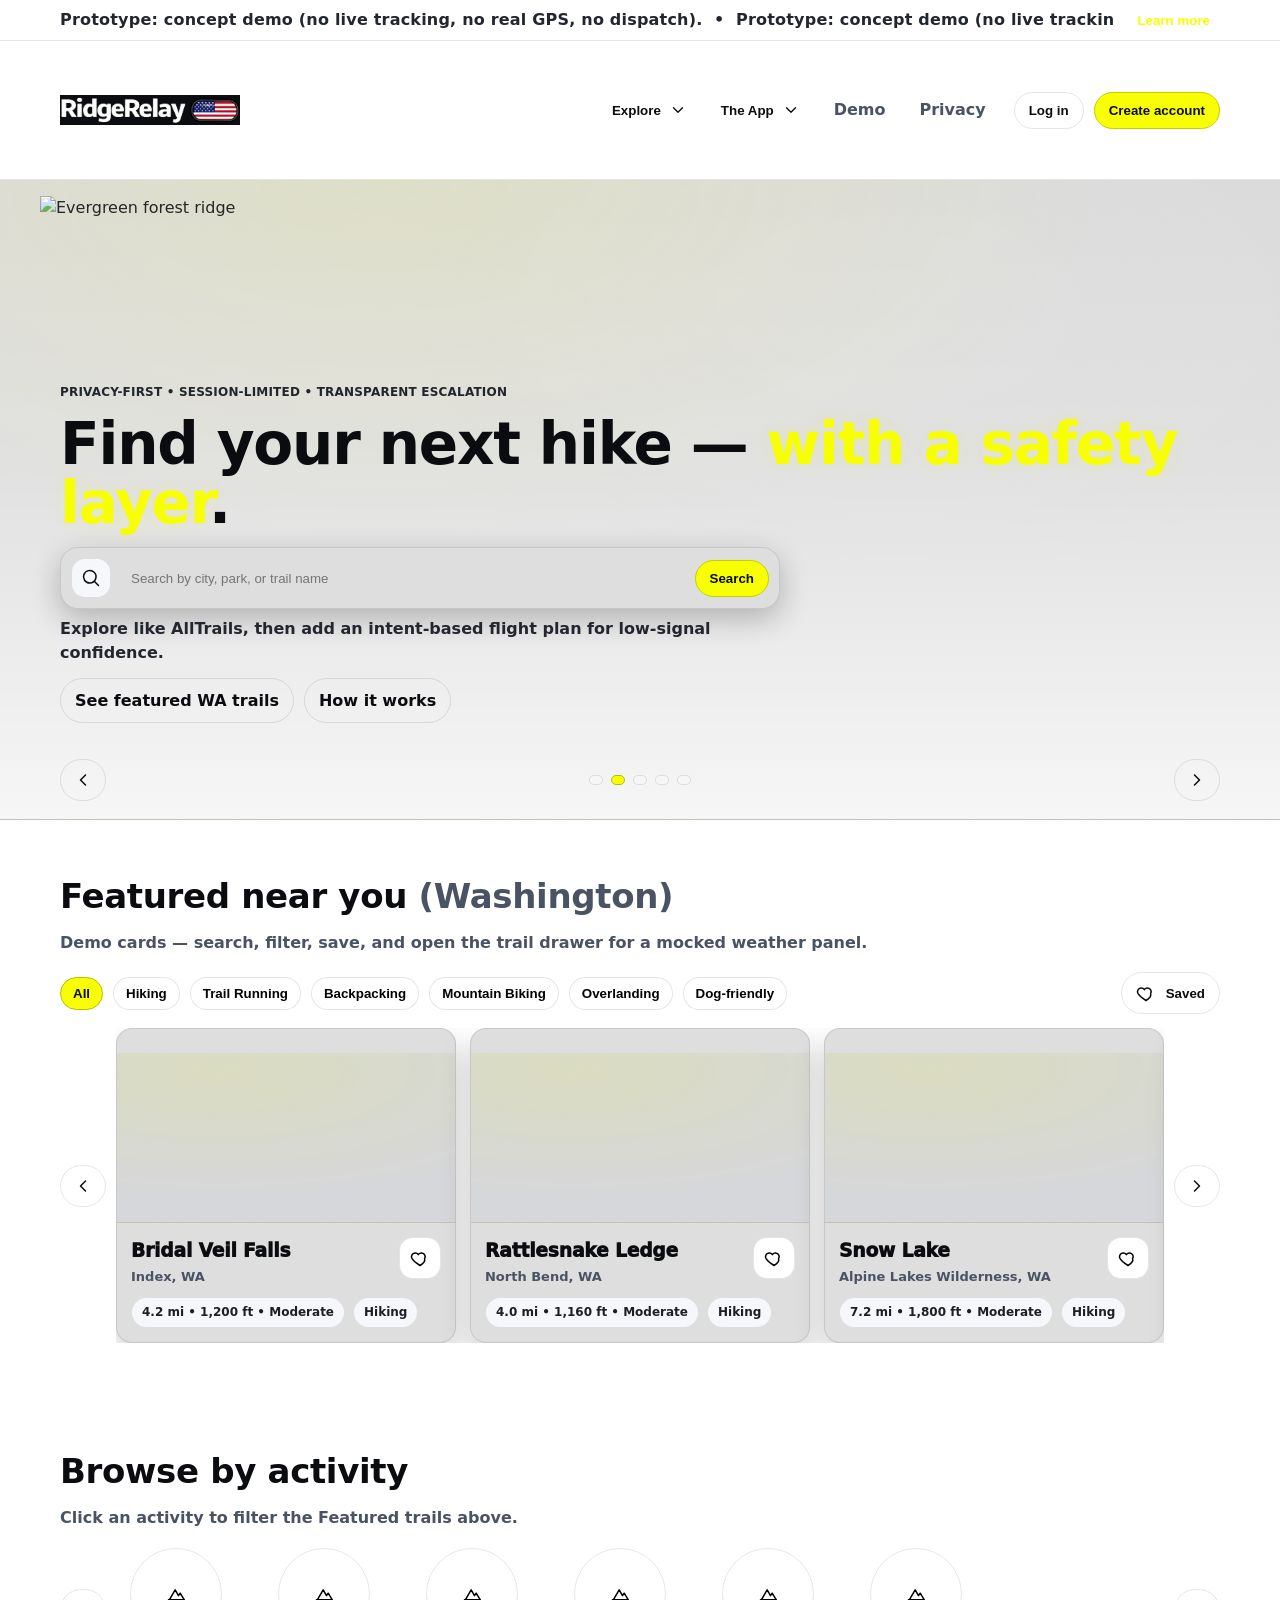
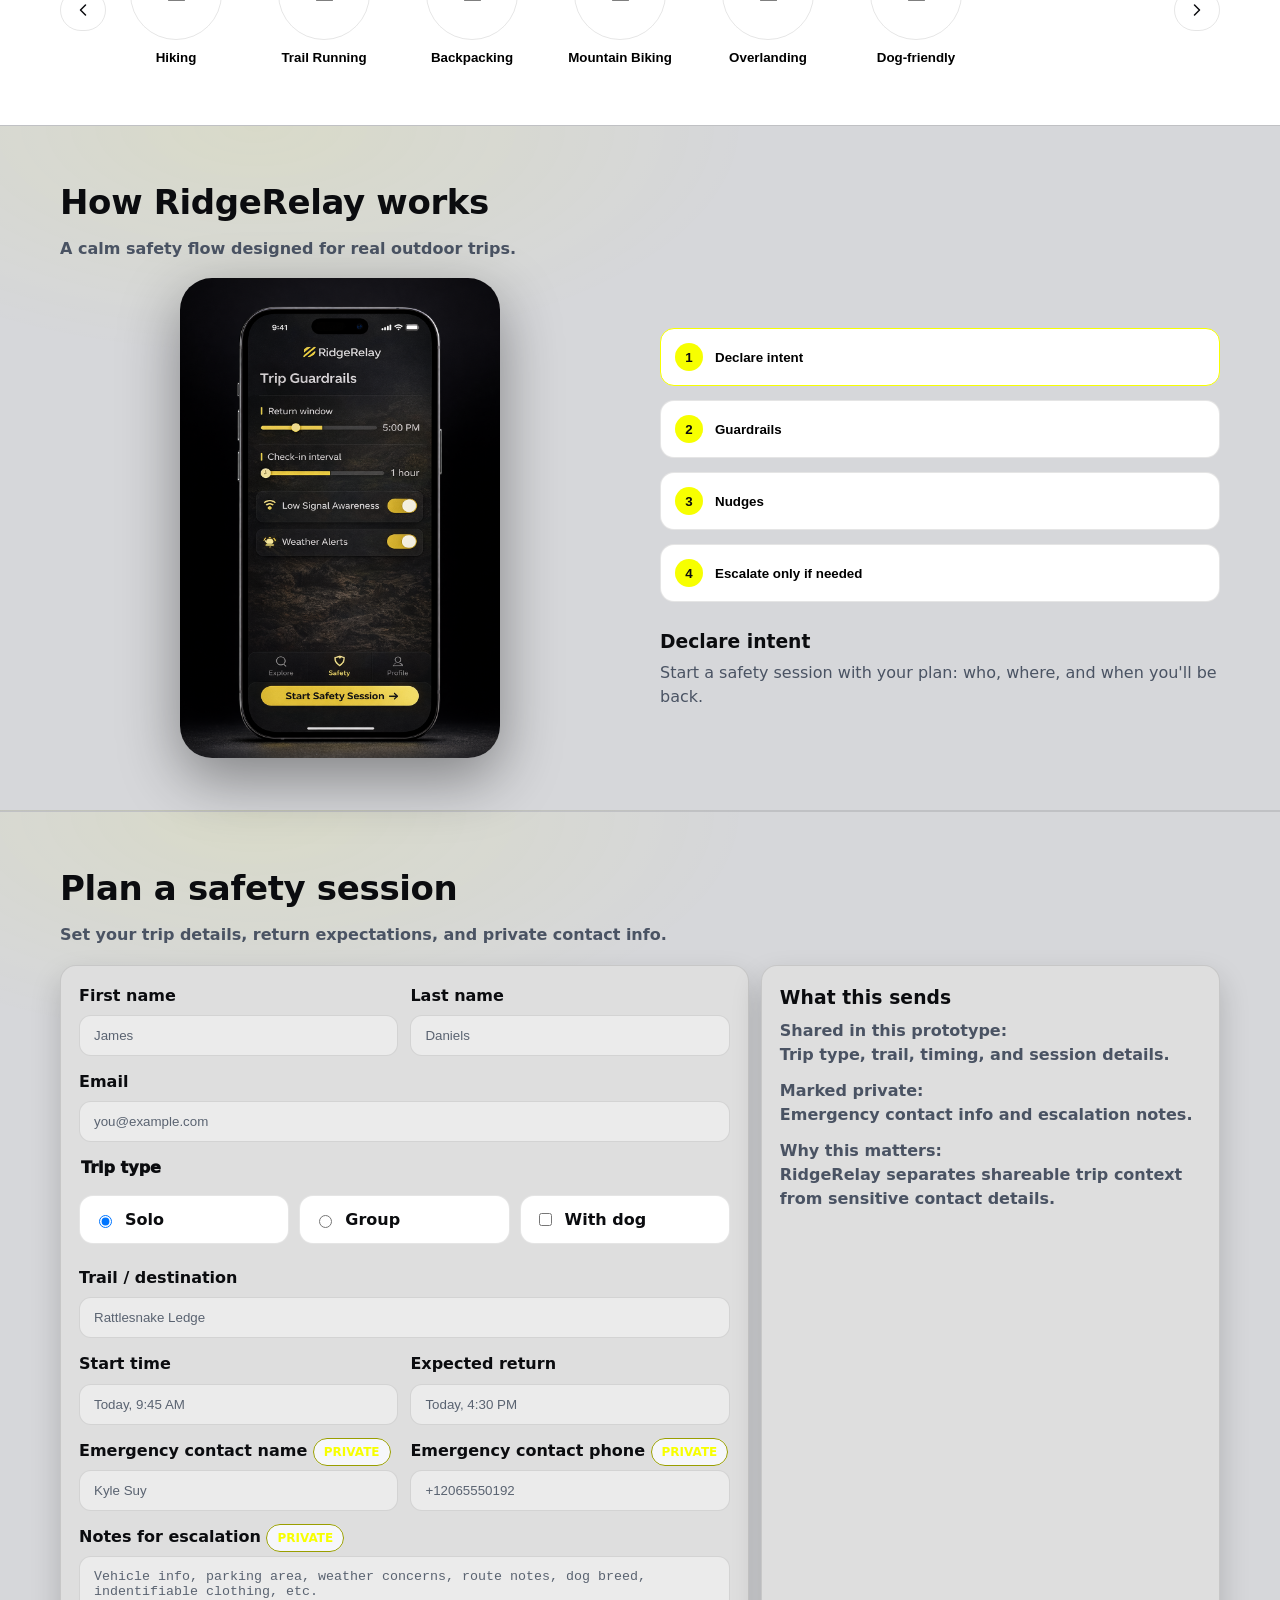
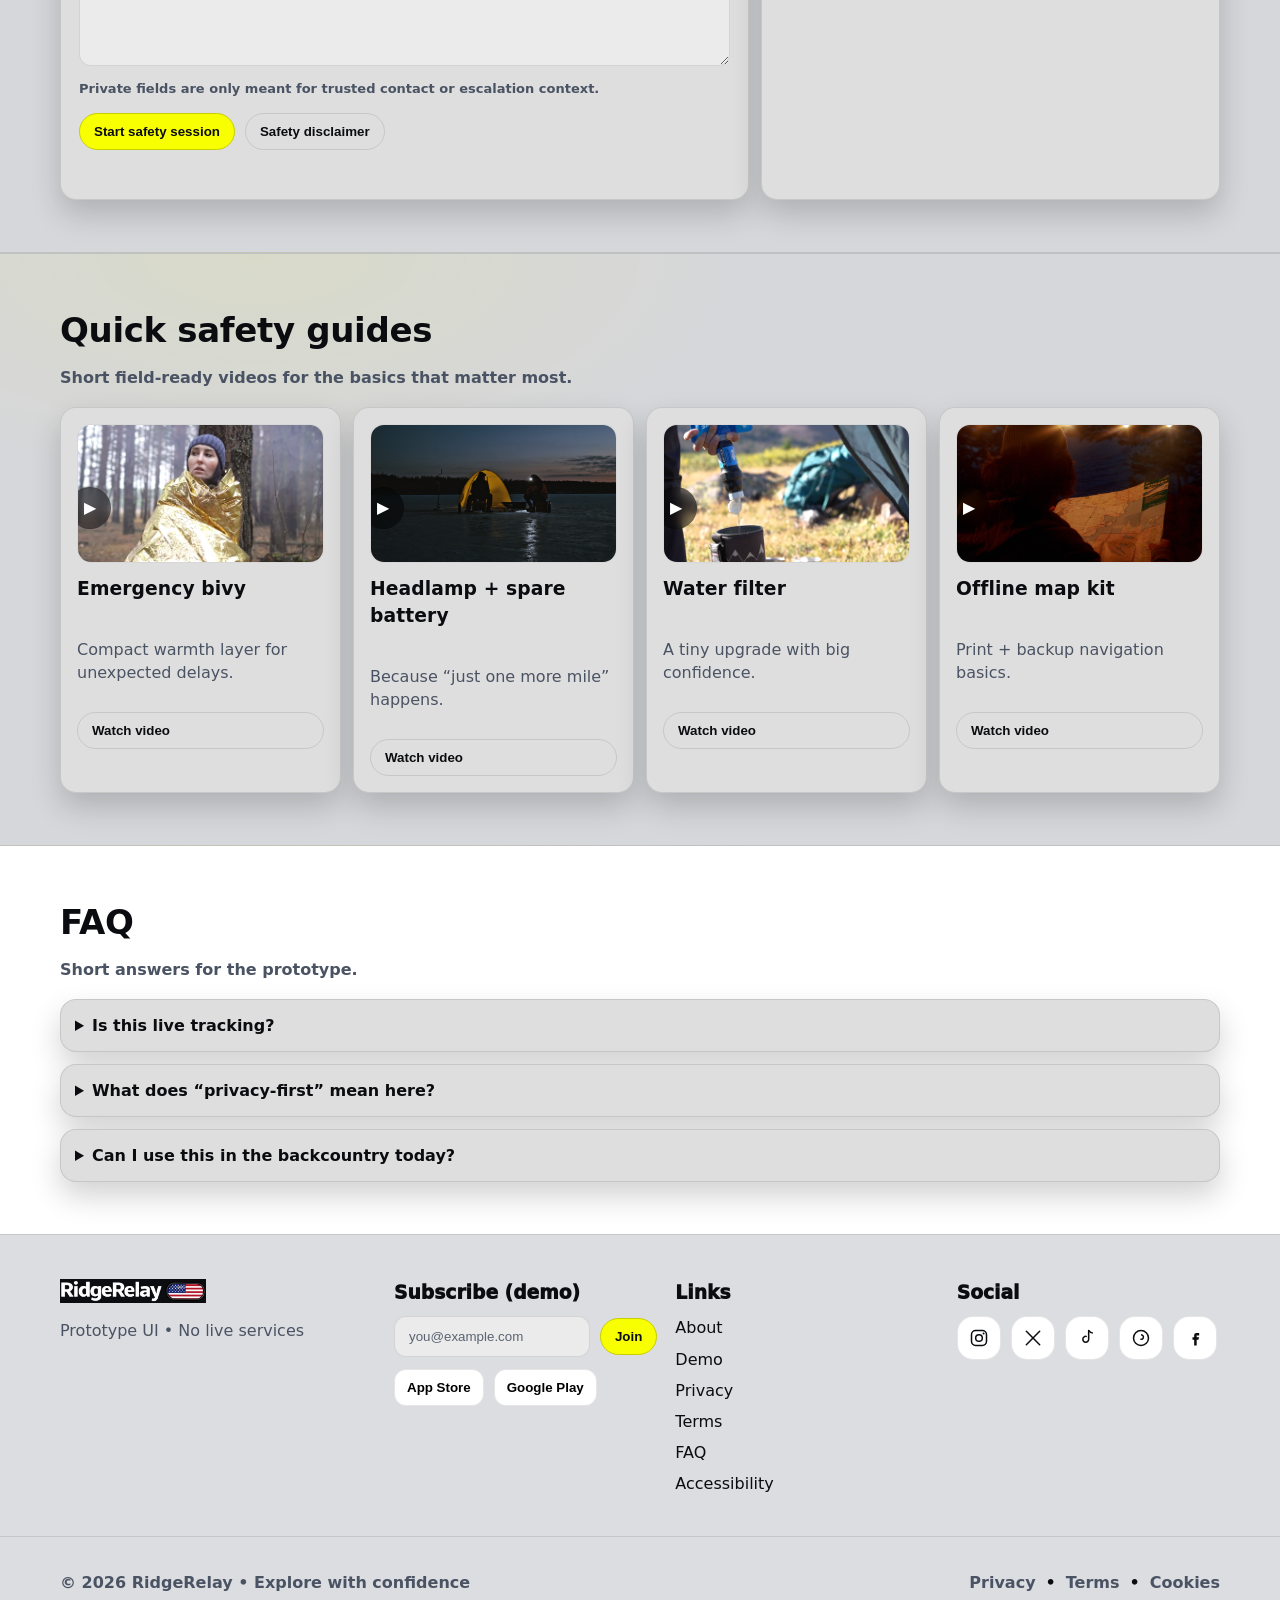
==== commit d864718b: "Remove unused trail detail drawer from index.html Removed unused drawer component and related elemen" ====
--- a/index.html
+++ b/index.html
@@ -318,9 +318,6 @@
         - Saved: show account-synced saved list when logged in
         - Offline: expose offline download settings
       -->
-    </div>
-  </aside>
-
   <main id="top">
     <!-- =========================
          3) Hero: carousel + search
@@ -329,7 +326,6 @@
       <div class="hero__media" data-carousel>
         <!-- Rolling images (local paths; ok if missing — JS swaps in an SVG placeholder) -->
         <div class="carousel" role="region" aria-roledescription="carousel" aria-label="Scenic hero carousel">
-<div class="carousel__viewport" data-carousel-viewport>
  
  <div class="carousel__viewport" data-carousel-viewport>
   <figure class="carousel__slide is-active" data-slide>
@@ -1196,53 +1192,6 @@
   </div>
 
   <!-- =========================
-     Trail detail drawer
-     ========================= -->
-<div class="drawer" hidden data-drawer aria-hidden="true">
-  <div class="drawer__backdrop" data-drawer-close tabindex="-1" aria-hidden="true"></div>
-
-  <div class="drawer__panel" role="dialog" aria-modal="true" aria-label="Trail details">
-    <div class="drawer__top">
-      <div>
-        <h2 class="drawer__title" data-drawer-title>Trail</h2>
-        <p class="drawer__meta" data-drawer-meta></p>
-      </div>
-
-      <button class="icon-btn btn btn--ghost" type="button" data-drawer-close aria-label="Close trail details">
-        <svg class="icon" viewBox="0 0 24 24" aria-hidden="true">
-          <path d="M6 6l12 12M18 6L6 18" fill="none" stroke="currentColor" stroke-width="1.8" stroke-linecap="round"/>
-        </svg>
-      </button>
-    </div>
-
-    <div class="drawer__content">
-      <div class="photo-strip" aria-label="Trail photos (placeholders)" data-photo-strip></div>
-
-      <div class="drawer__actions">
-        <button class="btn btn--primary" type="button" data-plan-session>Plan a Safety Session</button>
-
-        <button class="btn btn--ghost" type="button" data-drawer-heart>
-          <span class="btn__icon" aria-hidden="true">
-            <svg class="icon" viewBox="0 0 24 24" aria-hidden="true">
-              <path d="M12 21s-7-4.4-9.5-8.2C.7 9.7 2.4 6.5 6 6.1c1.8-.2 3.1.7 4 1.8.9-1.1 2.2-2 4-1.8 3.6.4 5.3 3.6 3.5 6.7C19 16.6 12 21 12 21z" fill="none" stroke="currentColor" stroke-width="1.8" stroke-linejoin="round"/>
-            </svg>
-          </span>
-          Add to Wishlist
-        </button>
-      </div>
-
-      <section class="card weather" id="weather" aria-label="Trail conditions preview">
-        <h3 class="card__title">Trail conditions preview</h3>
-        <p class="muted">Mock forecast for this selected trail.</p>
-
-        <div class="weather__grid" data-weather-grid></div>
-        <p class="weather__hint" data-weather-hint></p>
-      </section>
-    </div>
-  </div>
-</div>
-
-  <!-- =========================
        Dev overlay (never intercept clicks)
        ========================= -->
   <div class="dev-grid" hidden data-dev-grid aria-hidden="true"></div>
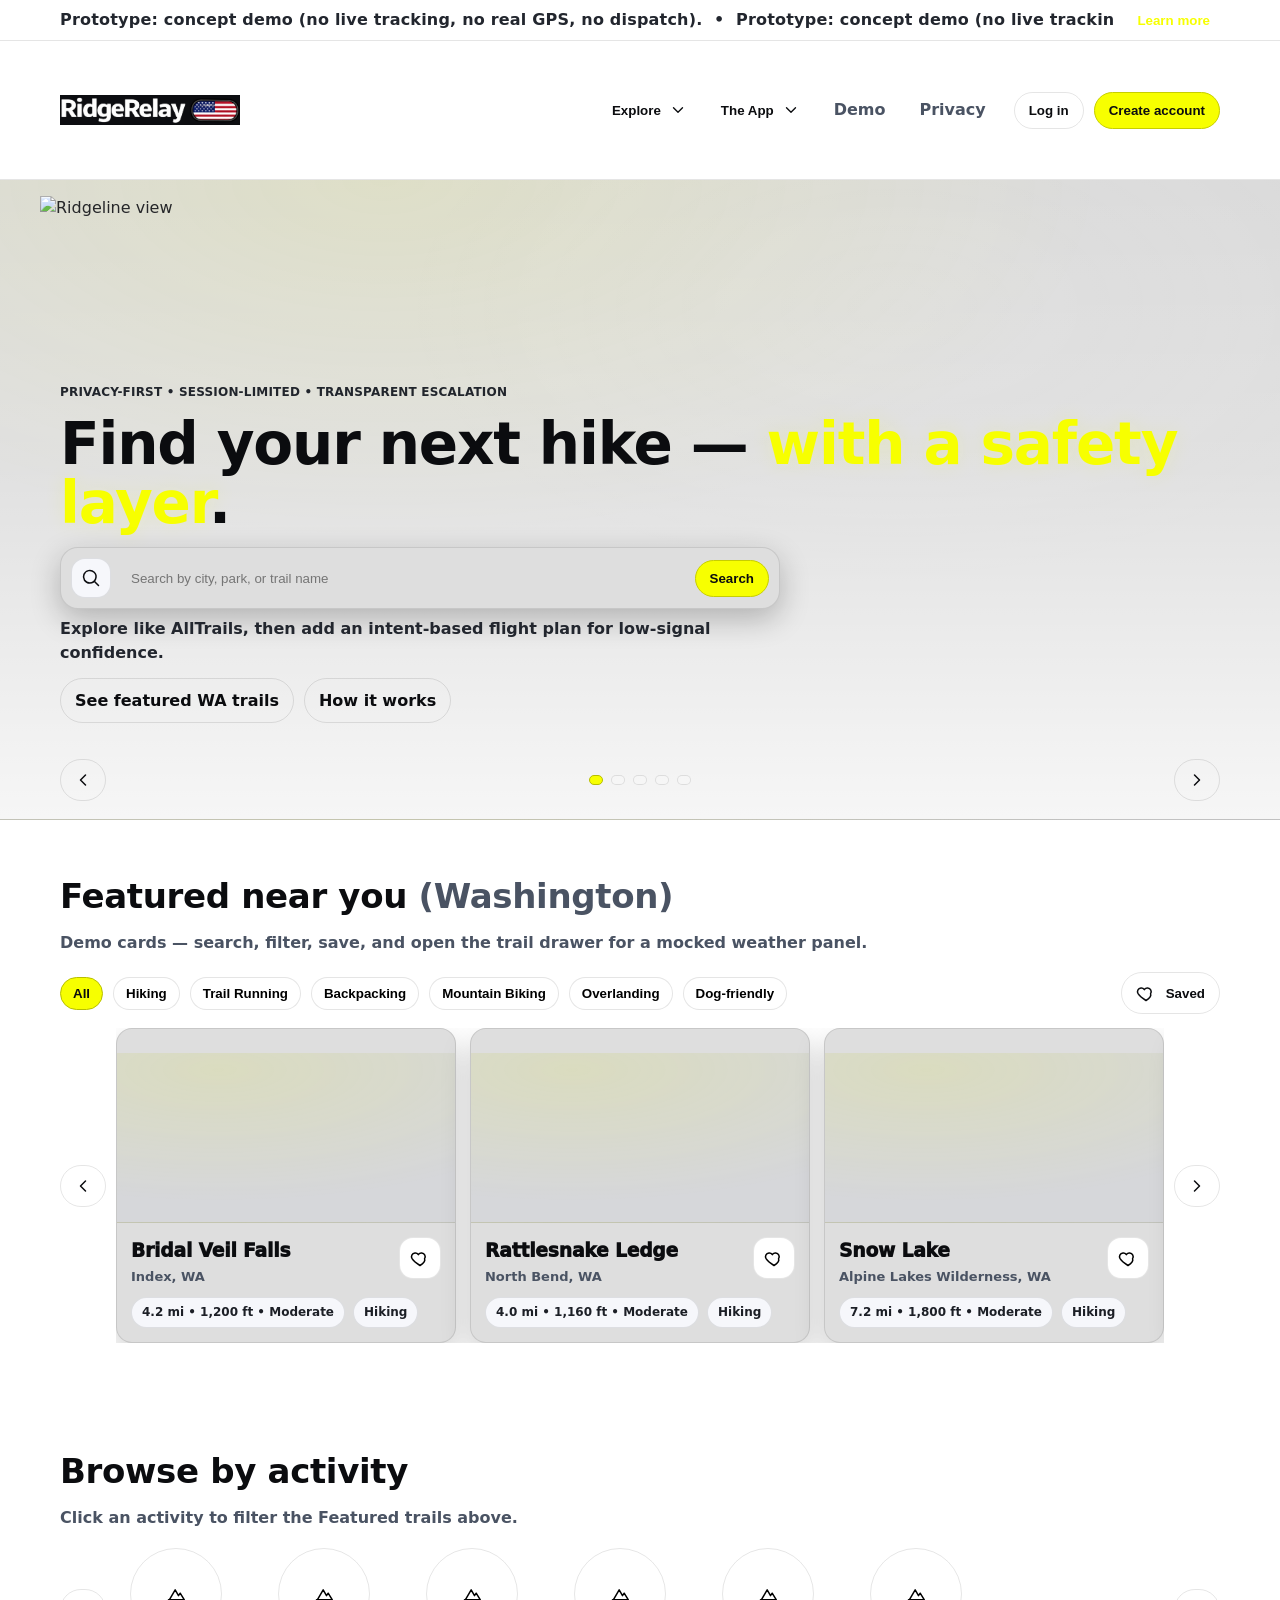
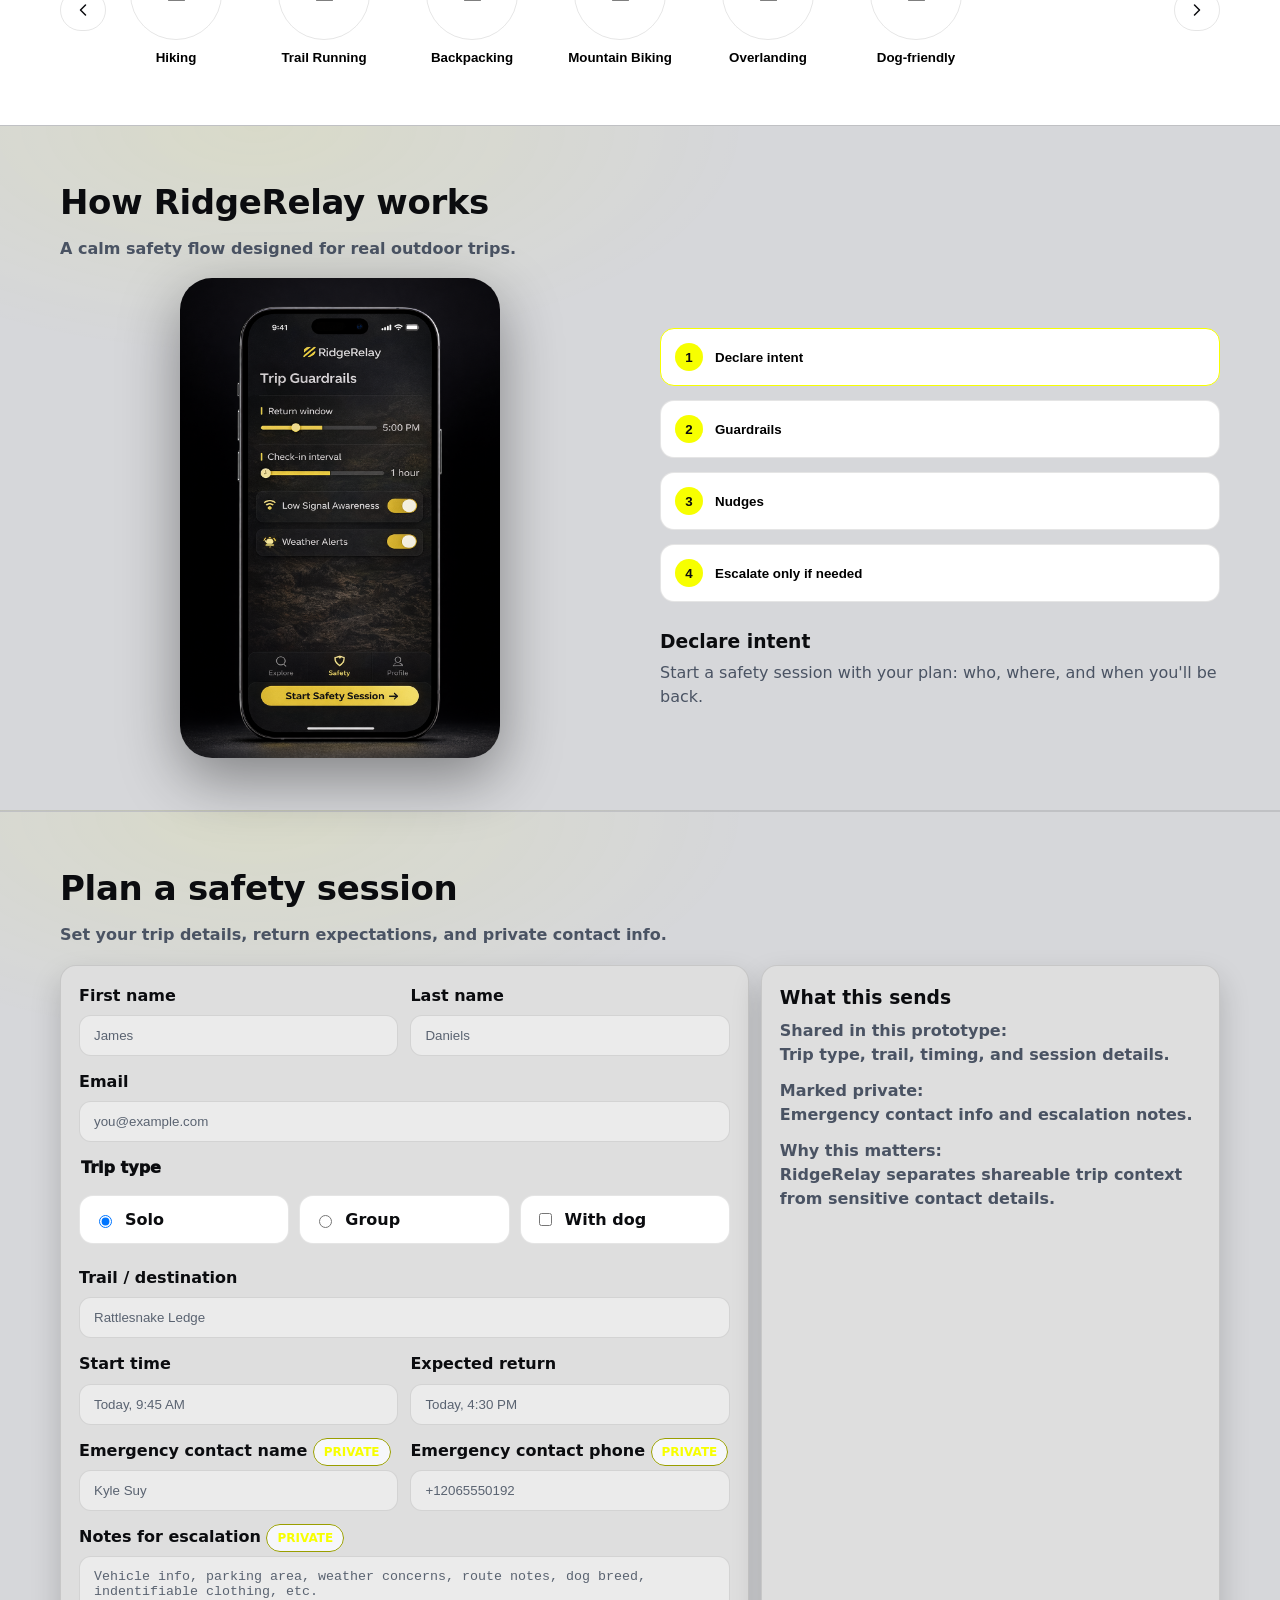
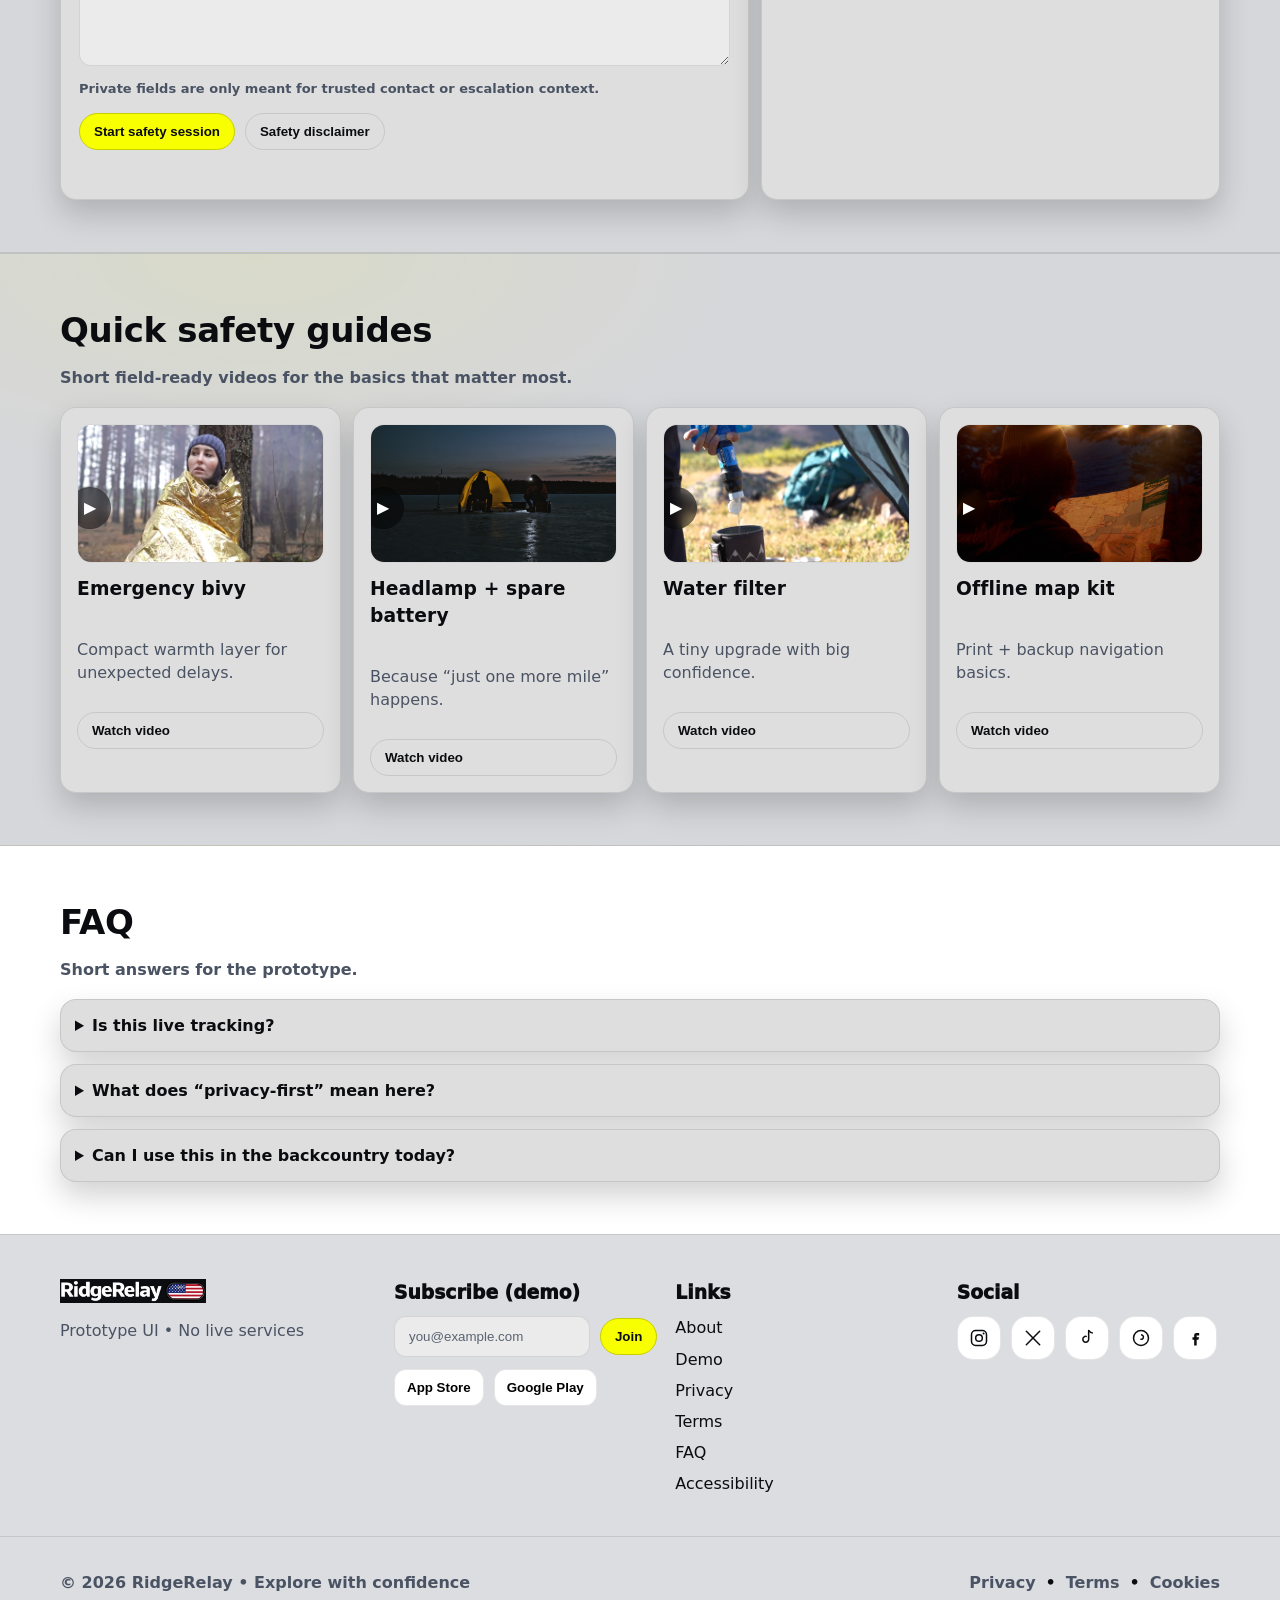
==== commit 5a9daa7d: "Remove inspiration note from index.html comments Removed inspiration note from comments in index.htm" ====
--- a/index.html
+++ b/index.html
@@ -5,15 +5,12 @@
     RidgeRelay — Static GitHub Pages friendly
     - No build step
     - Accessible, mobile-first
-    - Inspired by AllTrails / Fi / modern product landing pages (no copied code/assets)
   -->
 <meta charset="utf-8" />
 <meta name="viewport" content="width=device-width,initial-scale=1" />
 <meta name="color-scheme" content="dark light" />
 <title>RidgeRelay — Find your next hike, with a safety layer</title>
 <meta name="description" content="Explore trails and add an intent-based safety session for low-signal confidence. Privacy-first, session-limited, transparent escalation." />
-<meta name="theme-color" content="#0b0e14">
-<meta name="apple-mobile-web-app-capable" content="yes">
 
 <link rel="stylesheet" href="css/styles.css">
 
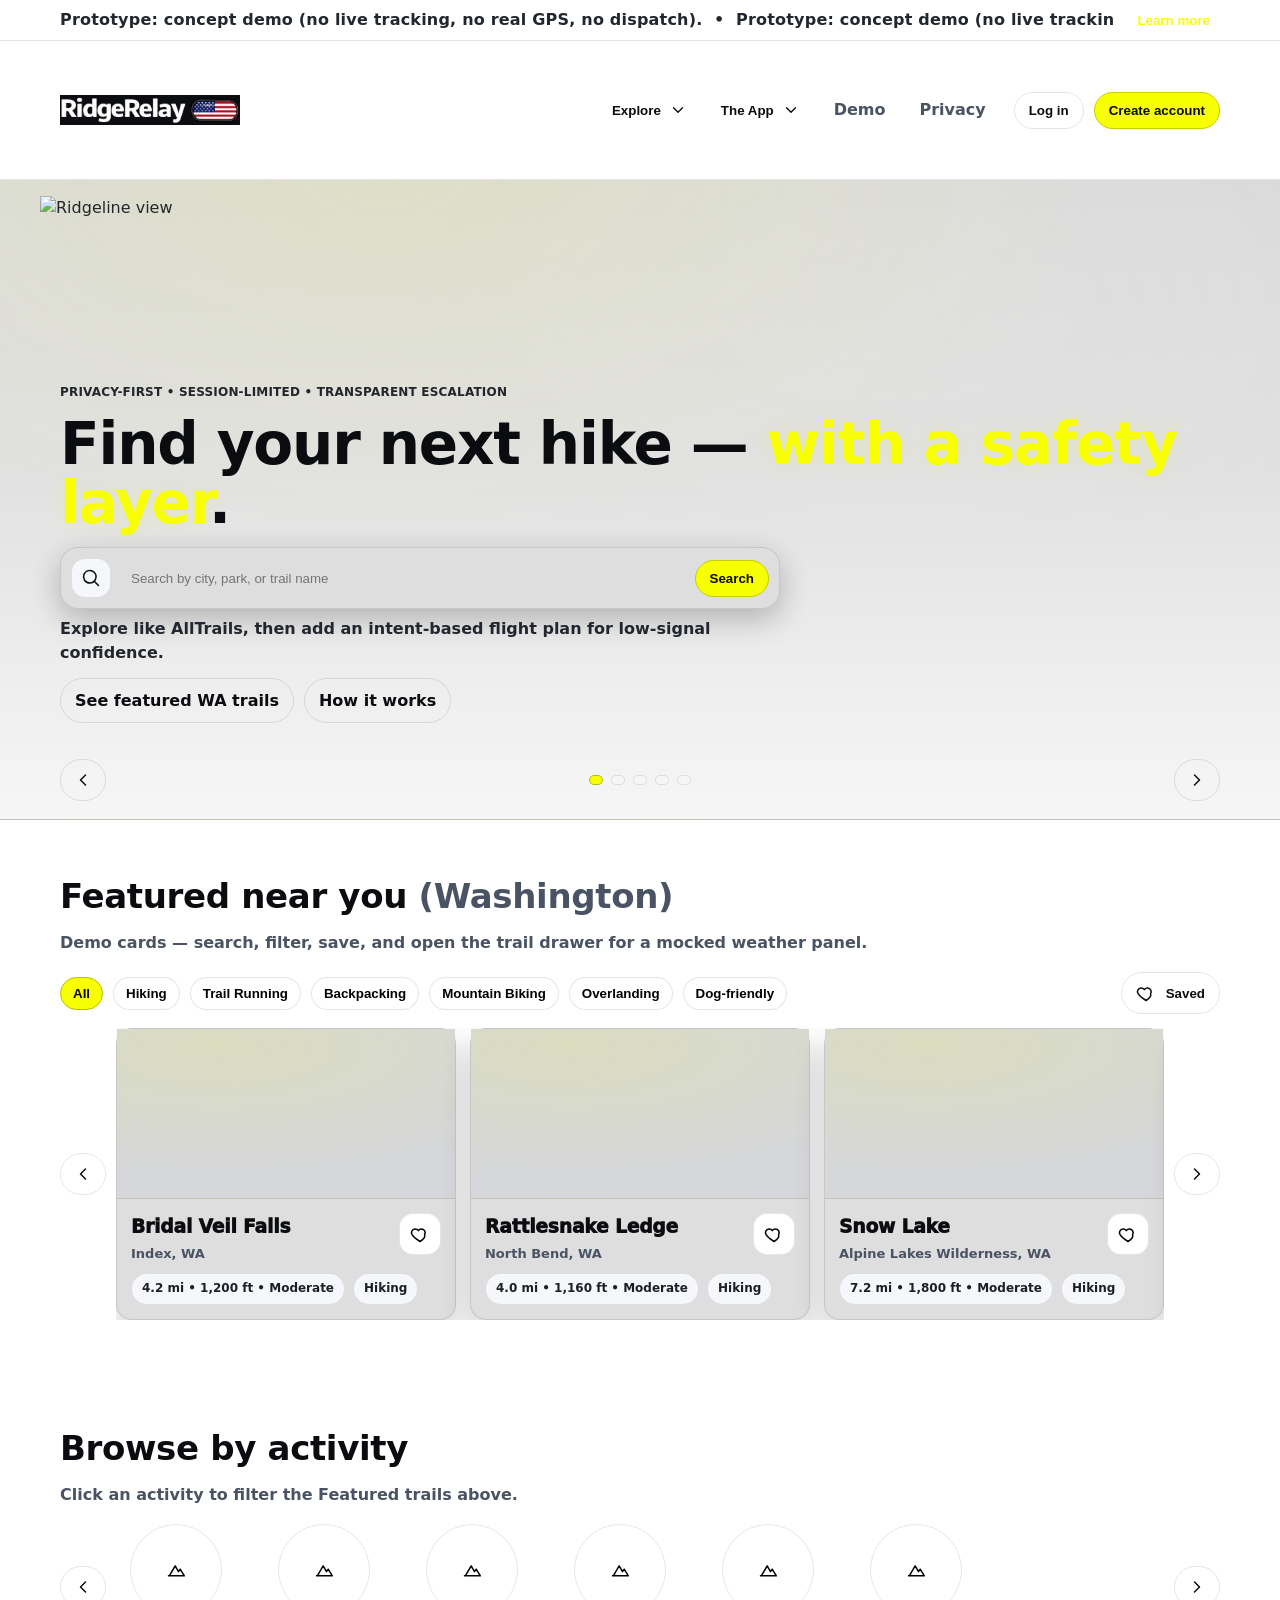
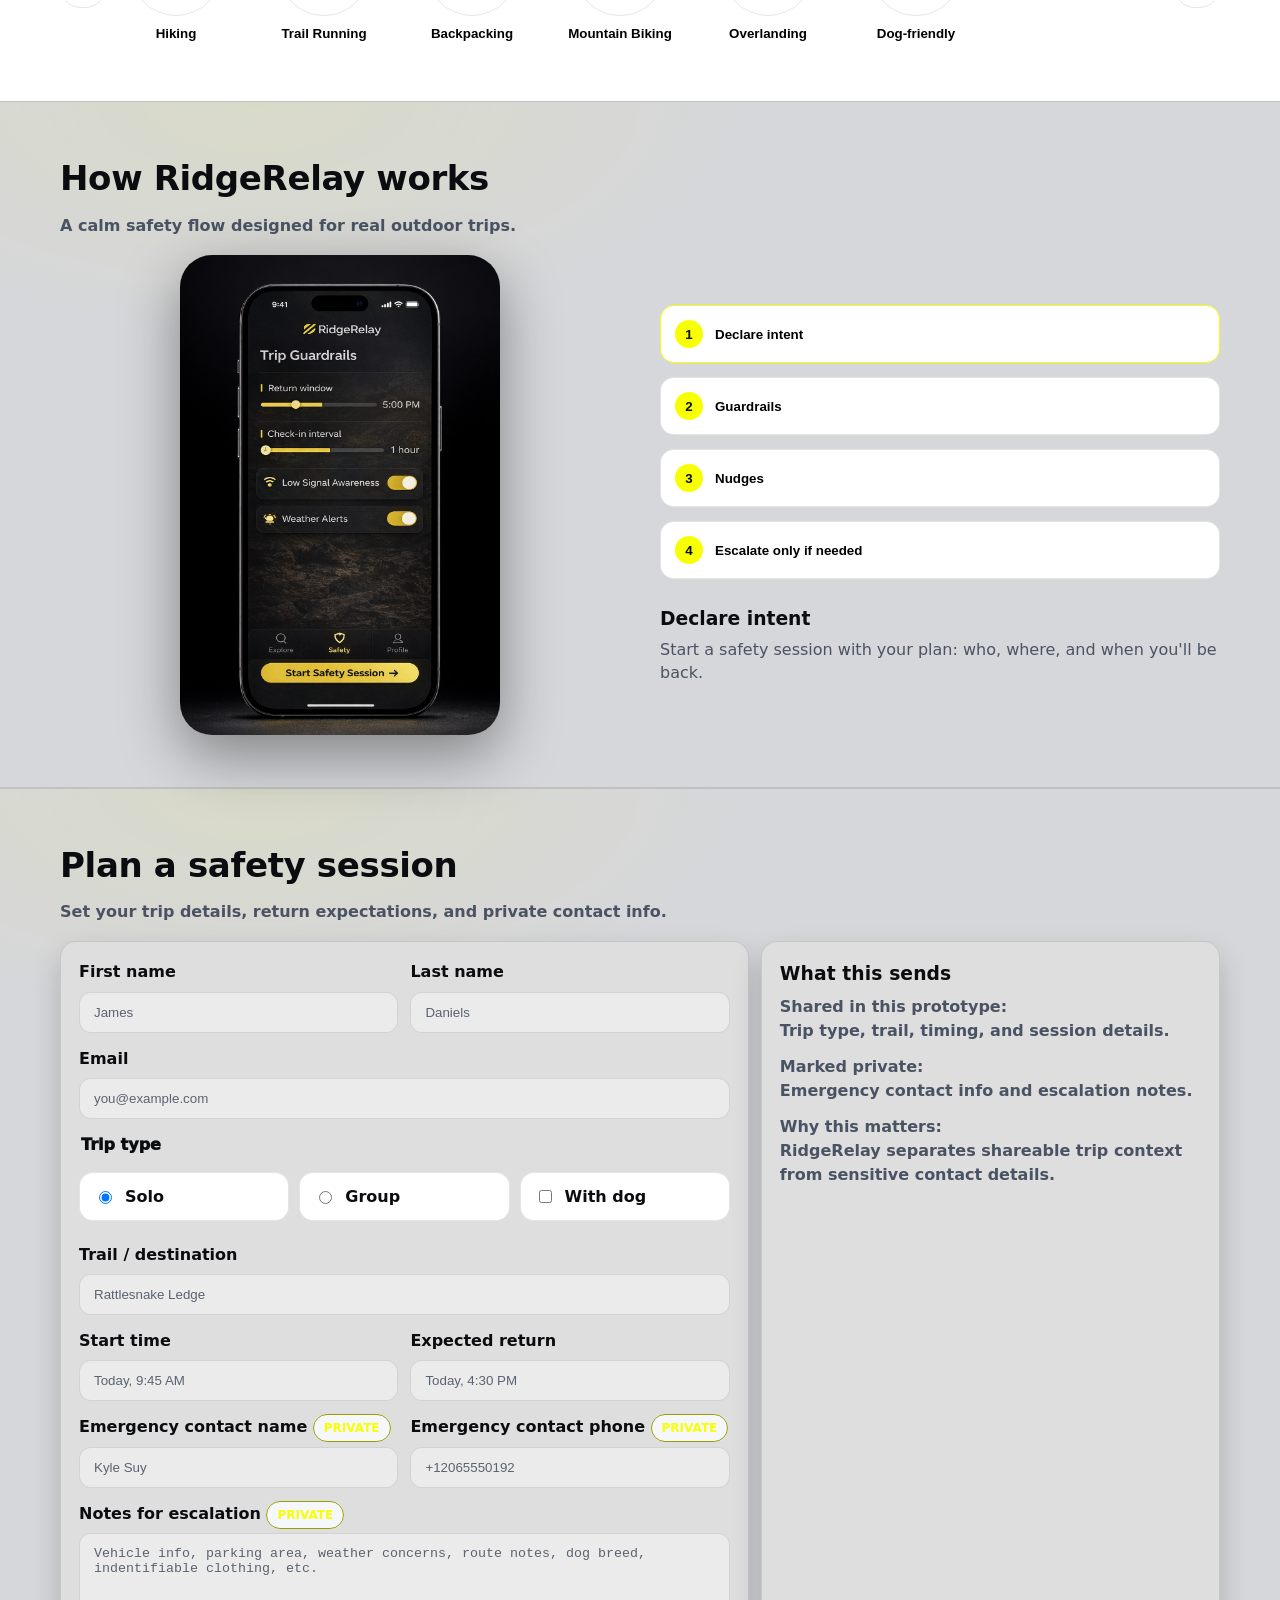
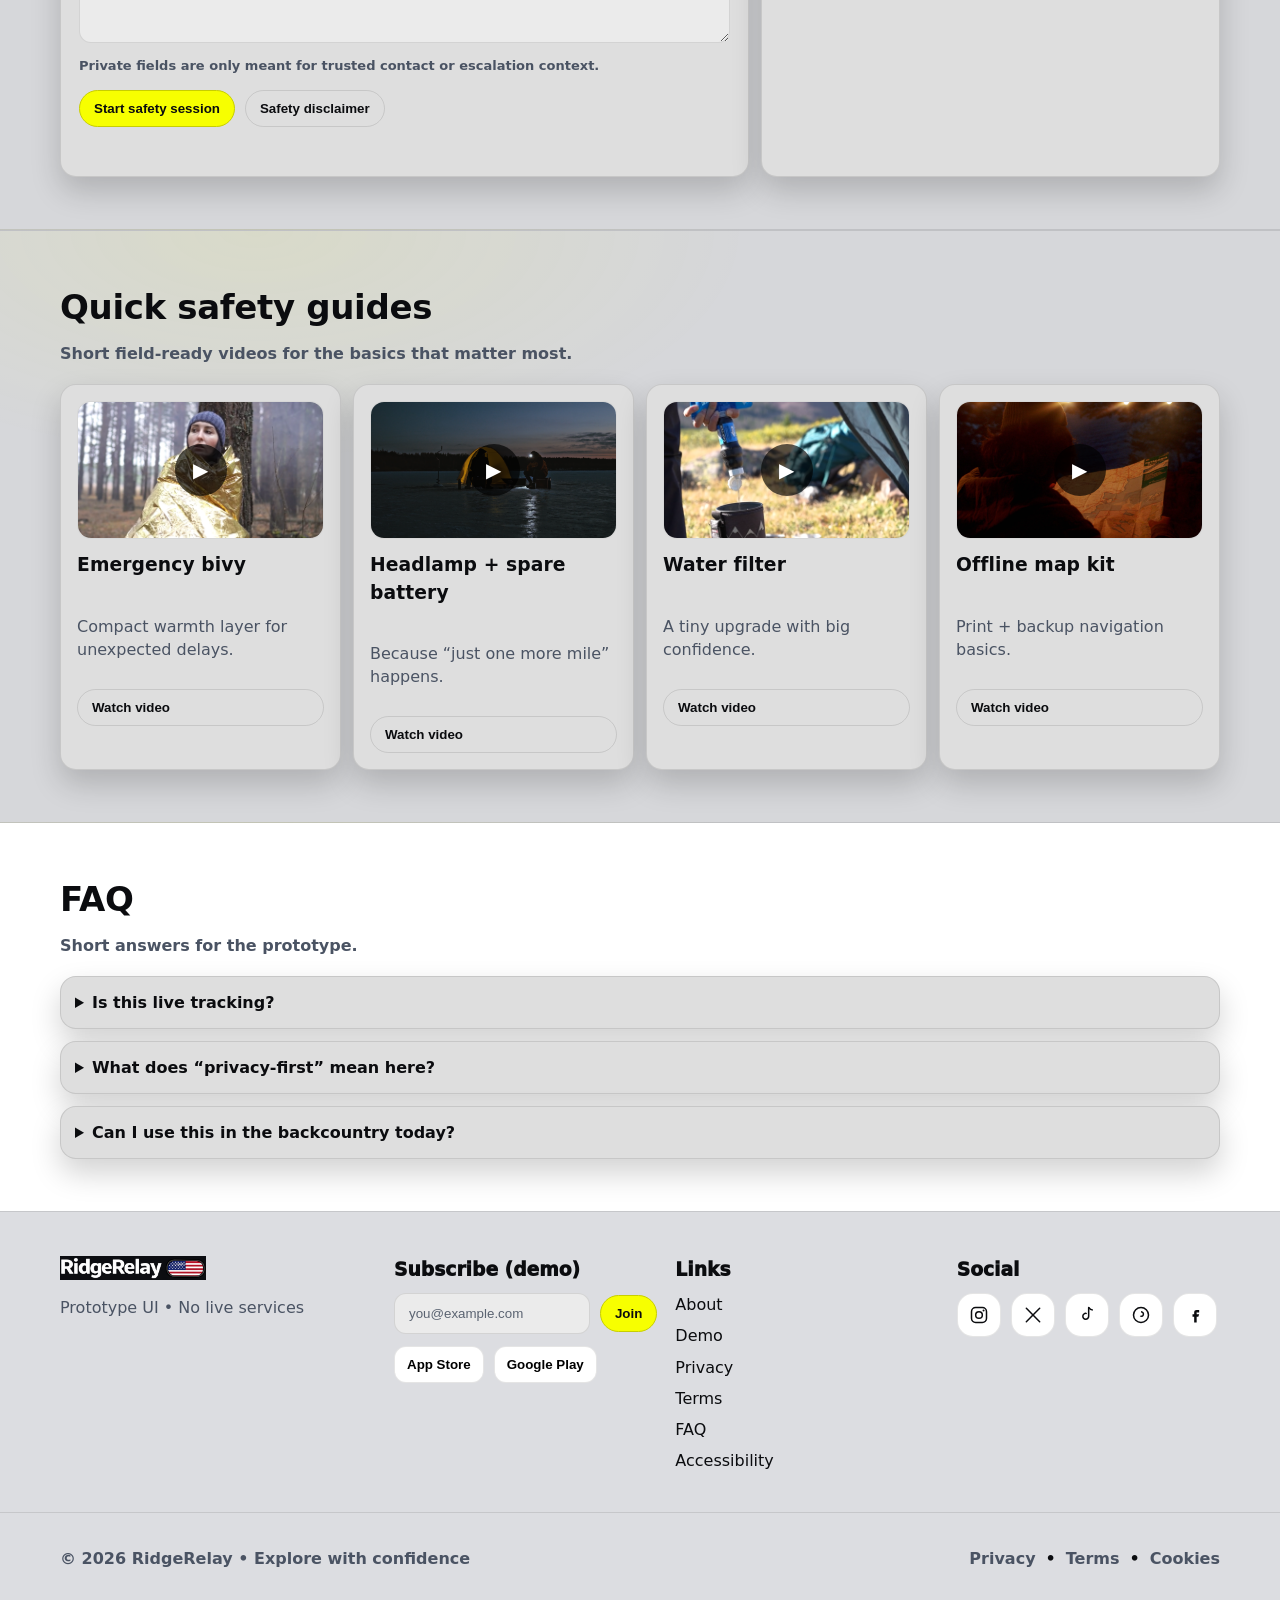
==== commit 9a34017b: "Enhance prototype banner with marquee scrolling Updated the prototype banner to include a scrolling " ====
--- a/index.html
+++ b/index.html
@@ -34,13 +34,19 @@
        ========================= -->
   <div class="proto-banner" role="region" aria-label="Prototype banner">
     <div class="container proto-banner__inner">
-      <p class="proto-banner__marquee" aria-label="Prototype disclaimer">
-        <span class="proto-banner__track" aria-hidden="true">
-          Prototype: concept demo (no live tracking, no real GPS, no dispatch). &nbsp;•&nbsp;
-          Prototype: concept demo (no live tracking, no real GPS, no dispatch). &nbsp;•&nbsp;
-          Prototype: concept demo (no live tracking, no real GPS, no dispatch). &nbsp;•&nbsp;
-          Prototype: concept demo (no live tracking, no real GPS, no dispatch). &nbsp;•&nbsp;
+            <p class="proto-banner__marquee" aria-label="Prototype disclaimer">
+        <span class="proto-banner__rail" aria-hidden="true">
+          <span class="proto-banner__track">
+            Prototype: concept demo (no live tracking, no real GPS, no dispatch). &nbsp;•&nbsp;
+            Prototype: concept demo (no live tracking, no real GPS, no dispatch). &nbsp;•&nbsp;
+          </span>
+
+          <span class="proto-banner__track">
+            Prototype: concept demo (no live tracking, no real GPS, no dispatch). &nbsp;•&nbsp;
+            Prototype: concept demo (no live tracking, no real GPS, no dispatch). &nbsp;•&nbsp;
+          </span>
         </span>
+
         <span class="sr-only">
           Prototype: concept demo (no live tracking, no real GPS, no dispatch).
         </span>
--- a/css/styles.css
+++ b/css/styles.css
@@ -159,22 +159,33 @@
   min-width: 0;
   overflow:hidden;
 }
+
+.proto-banner__rail{
+  display:flex;
+  width:max-content;
+  min-width:100%;
+  white-space:nowrap;
+  will-change:transform;
+  animation: marquee 18s linear infinite;
+}
+
 .proto-banner__track{
-  display:inline-block;
-  white-space: nowrap;
-  will-change: transform;
-  animation: marquee 16s linear infinite;
+  flex:0 0 auto;
+  padding-right: 24px;
   color: color-mix(in oklab, var(--text), var(--muted) 40%);
   font-weight: 600;
   letter-spacing: .2px;
 }
+
 @keyframes marquee{
   from{ transform: translateX(0); }
   to{ transform: translateX(-50%); }
 }
+
 @media (prefers-reduced-motion: reduce){
   .proto-banner__track{ animation: none; }
 }
+
 .linklike{
   background: transparent;
   border: none;
@@ -196,16 +207,20 @@
   border-bottom: 1px solid var(--stroke);
   /* backdrop-filter: blur(10px); */
 }
+
+/* keep header items on one line */
 .header__inner{
   display:flex;
   align-items:center;
   justify-content: space-between;
-  gap: 14px;
+  gap: 18px;
   padding: 14px 0;
-  transition: padding 160ms var(--ease), box-shadow 160ms var(--ease);
-}
+  transition: box-shadow 160ms var(--ease);
+  flex-wrap: nowrap;
+}
+
 .site-header.is-condensed .header__inner{
-  padding: 8px 0;
+  padding: 14px 0;
 }
 .site-header.is-condensed{
   box-shadow: 0 8px 22px rgba(0,0,0,.18);
@@ -236,17 +251,6 @@
   font-size: 13px;
   line-height: 1;
   opacity: .95;
-}
-
-/* keep header items on one line */
-.header__inner{
-  display:flex;
-  align-items:center;
-  justify-content: space-between;
-  gap: 18px;
-  padding: 14px 0;
-  transition: padding 160ms var(--ease), box-shadow 160ms var(--ease);
-  flex-wrap: nowrap;
 }
 
 .brand{
@@ -321,8 +325,6 @@
   text-decoration:none;
 }
 
-.header__actions{ display:flex; align-items:center; gap: 10px; }
-
 /* Mega menus */
 .mega{
   position:absolute;
@@ -1061,55 +1063,6 @@
   margin:0;
   color:var(--muted);
 }
-
-/* ====== Activity cards ====== 
-.activity-grid{
-  display:grid;
-  grid-template-columns: 1fr 1fr;
-  gap: 12px;
-}
-@media (min-width: 900px){
-  .activity-grid{ grid-template-columns: repeat(6, 1fr); }
-}
-
-.activity{
-  text-align:center;
-  padding: 14px 12px;
-  border-radius: 999px;
-  border: 1px solid var(--stroke);
-  background: color-mix(in oklab, var(--surface), white 4%);
-  cursor:pointer;
-  font-weight: 850;
-  display: inline-flex;
-  align-items: center;
-  justify-content: center;
-  gap: 10px;
-}
-
-.activity__icon .icon{
-  width: 22px;
-  height: 22px;
-  display: block;
-  stroke: currentColor; 
-}
-
-.activity__icon .icon{
-  width: 22px;
-  height: 22px;
-  display: block;
-}
-.activity__label{
-  line-height: 1;
-}
-
-.activity:hover{ background: color-mix(in oklab, var(--surface), white 8%); }
-
-.activity[aria-pressed="true"]{
-  background: var(--accent);
-  color: var(--accent-ink);
-  border-color: color-mix(in oklab, var(--accent), black 20%);
-}
-*/
 
 /* ====== Browse by activity: arrows + strip layout ====== */
 .activity-wrap{
@@ -1395,21 +1348,6 @@
     color-mix(in oklab, var(--surface-2), black 10%);
 }
 
-.product__play{
-  position:absolute;
-  inset:auto auto 12px 12px;
-  width: 42px;
-  height: 42px;
-  border-radius: 999px;
-  display:grid;
-  place-items:center;
-  border: 1px solid var(--stroke);
-  background: rgba(0,0,0,.45);
-  backdrop-filter: blur(6px);
-  font-size: 16px;
-  line-height: 1;
-}
-
 .modal__panel--video{
   width: min(900px, calc(100% - 24px));
   max-height: calc(100vh - 40px);
@@ -1640,6 +1578,7 @@
   gap: 12px;
   -webkit-overflow-scrolling: touch;
   overscroll-behavior: contain;
+  align-items: stretch;
 }
 
 .drawer__hero-image{
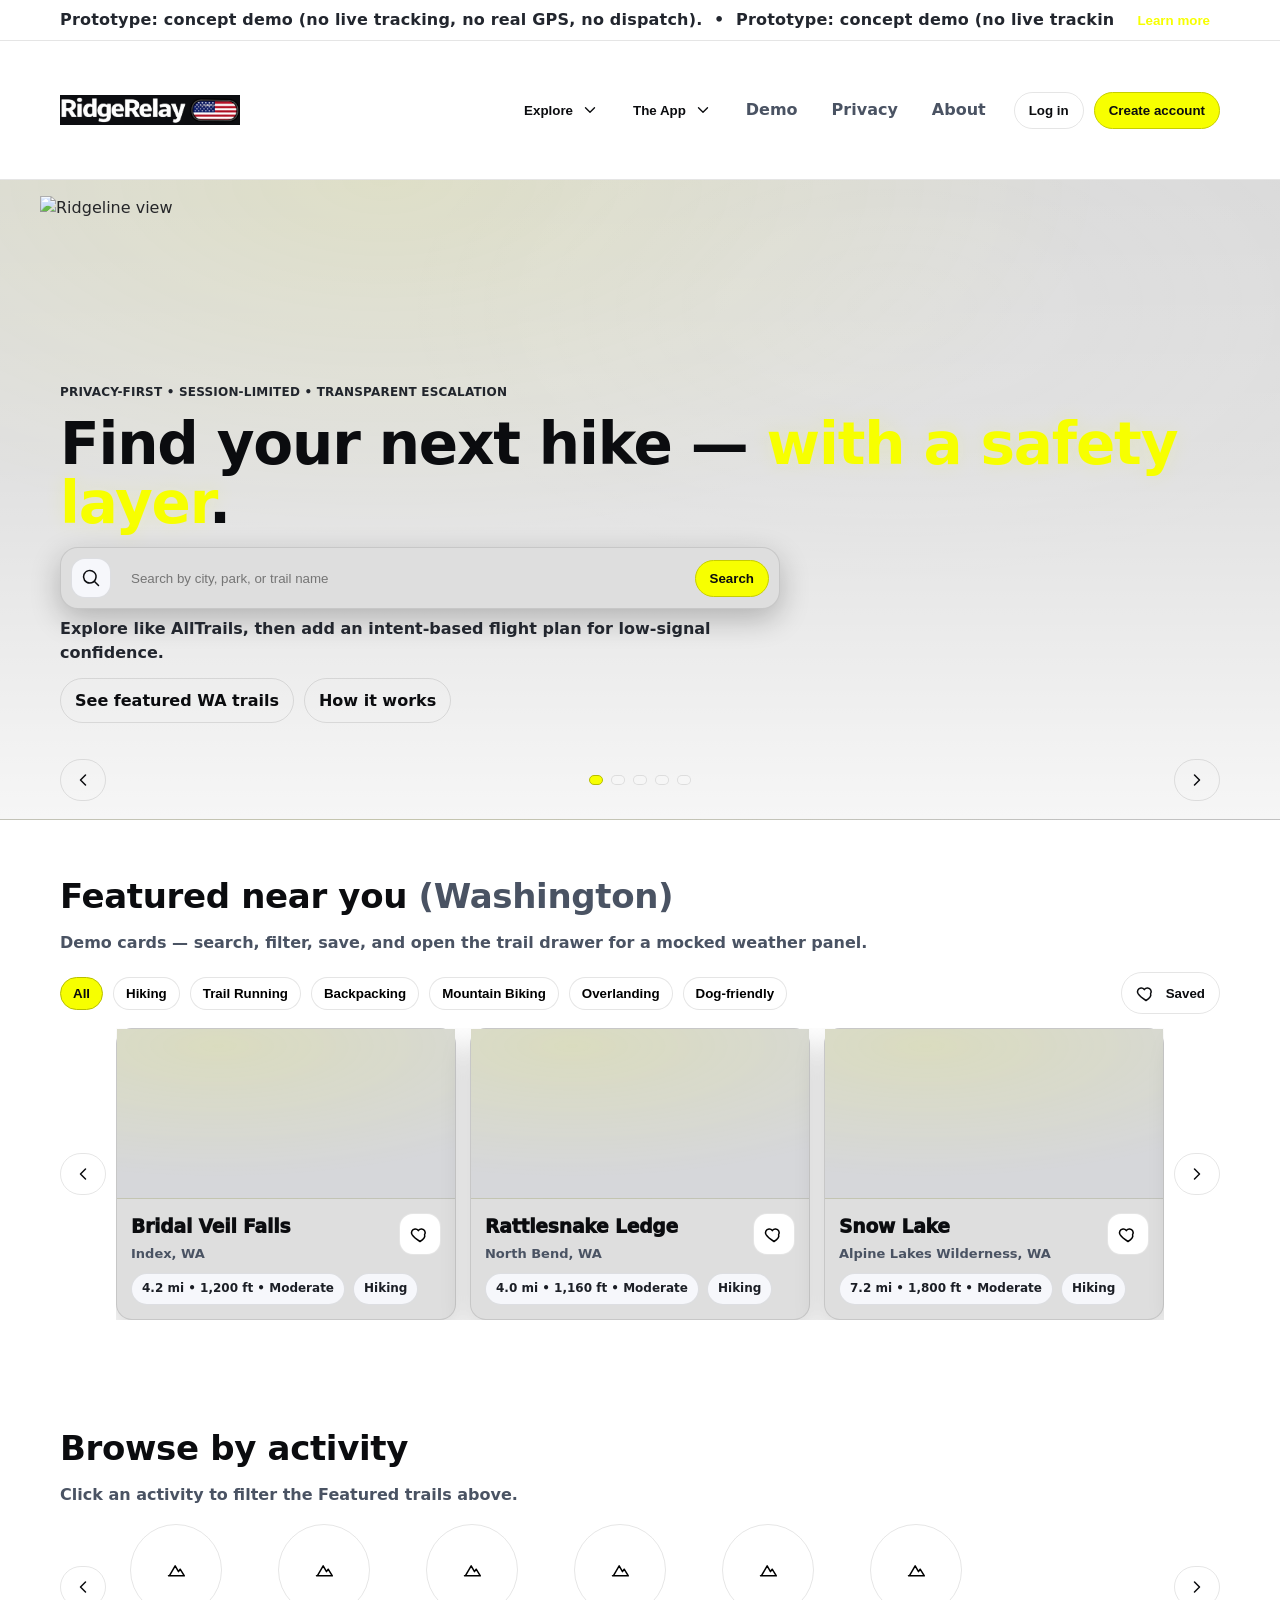
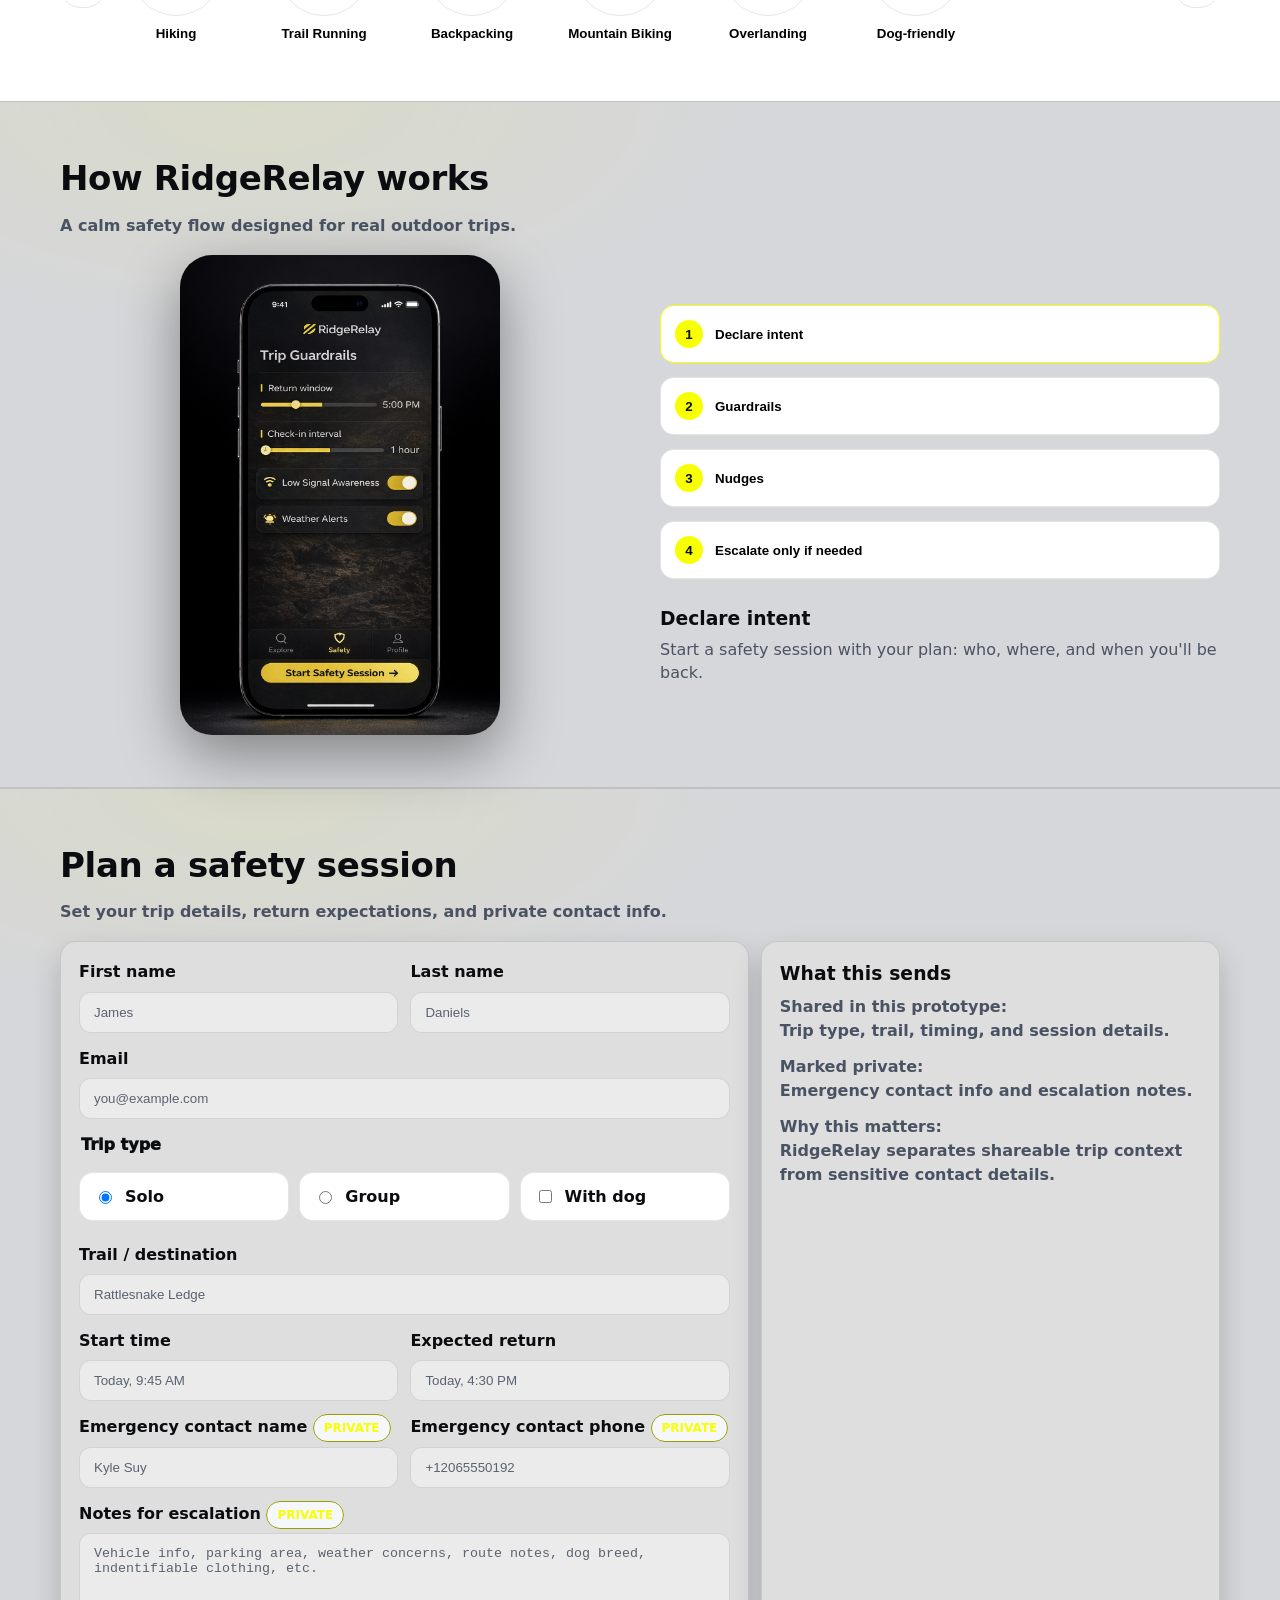
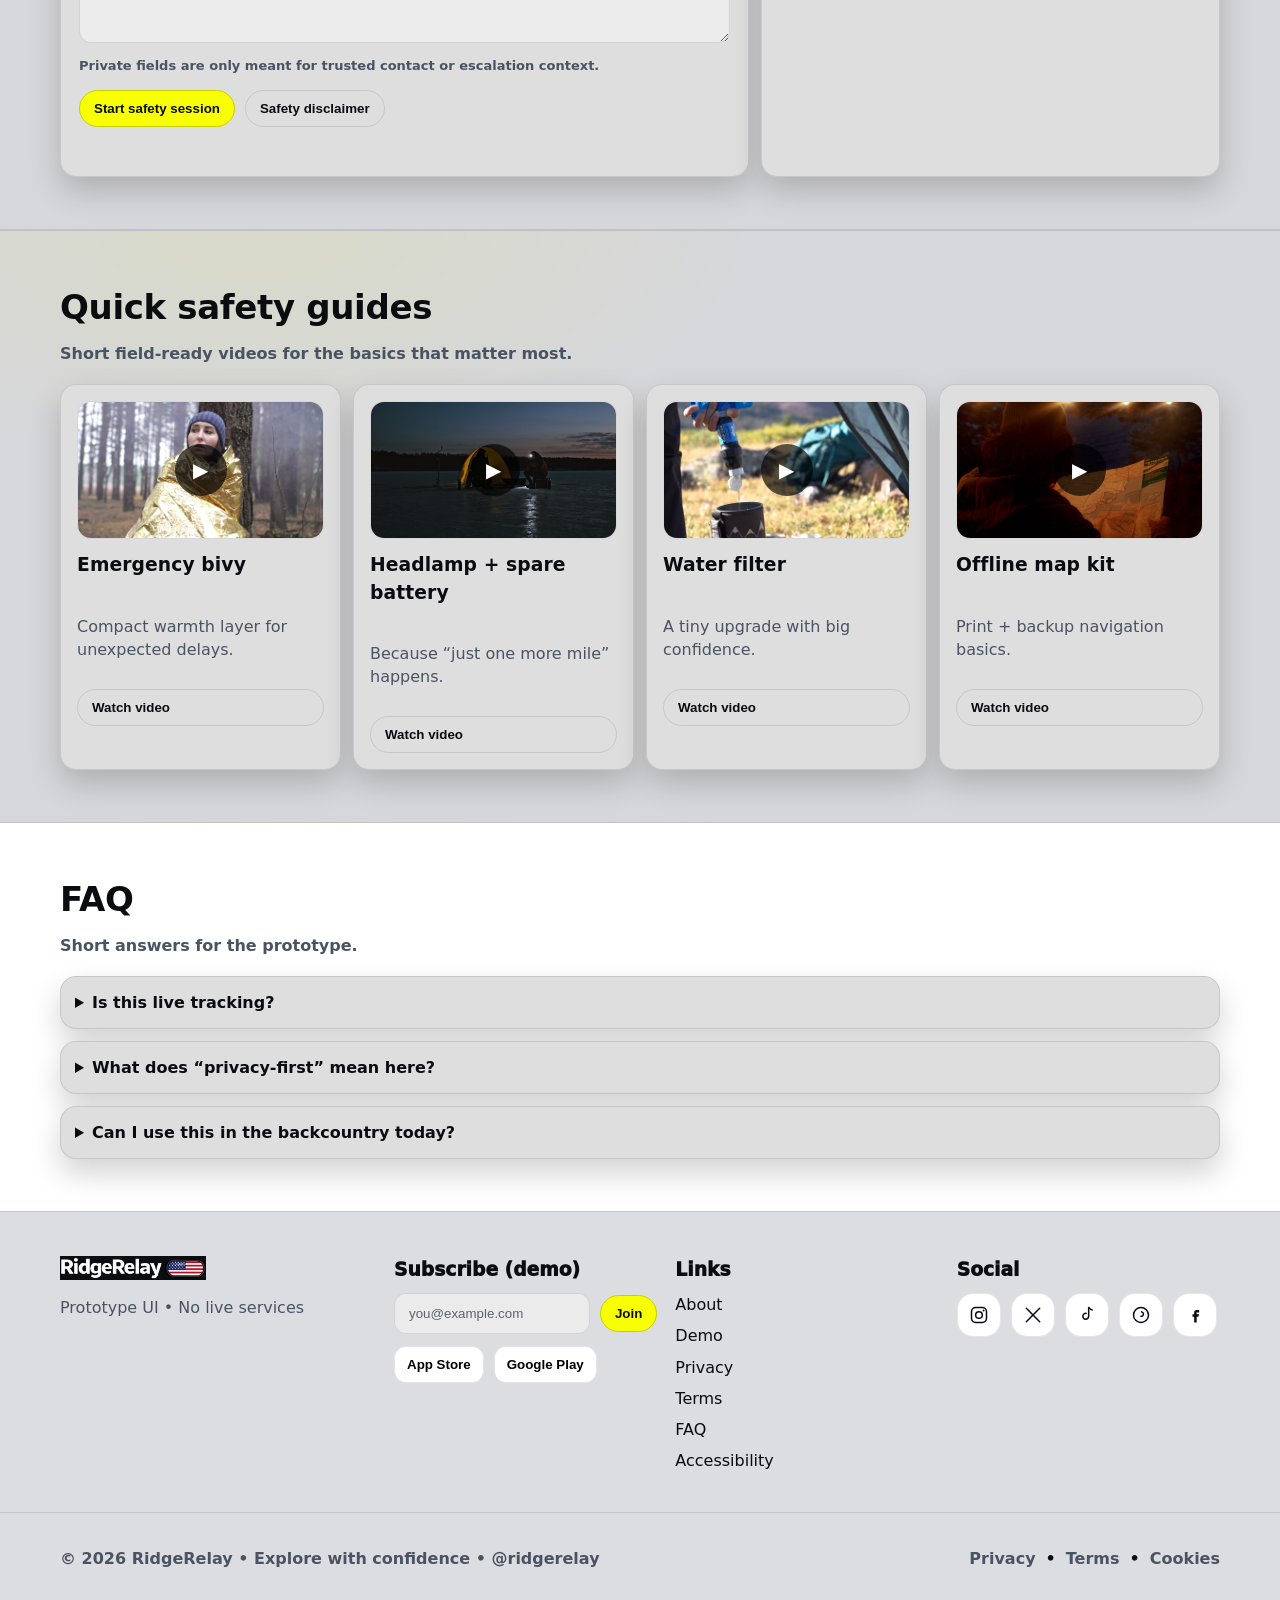
==== commit c2e9a84b: "Add About link and update footer content" ====
--- a/index.html
+++ b/index.html
@@ -213,6 +213,7 @@
 
         <a class="nav__link" href="#demo">Demo</a>
         <a class="nav__link" href="#privacy">Privacy</a>
+        <a class="nav__link" href="about.html">About</a>
       </nav>
 
      <div class="header__actions">
@@ -299,6 +300,11 @@
         <a href="#plan" class="mobile-nav__card" data-mobile-link>
           <span class="mobile-nav__card-title">Plan a session</span>
           <span class="mobile-nav__card-desc">Create a simple safety plan before heading out</span>
+        </a>
+
+        <a href="about.html" class="mobile-nav__card" data-mobile-link>
+          <span class="mobile-nav__card-title">About RidgeRelay</span>
+          <span class="mobile-nav__card-desc">Concept, constraints, and future direction</span>
         </a>
 
         <a href="#faq" class="mobile-nav__card" data-mobile-link>
@@ -1034,7 +1040,7 @@
     <div class="footer__col">
       <h3 class="footer__title">Links</h3>
       <ul class="footer__links">
-        <li><a href="#top">About</a></li>
+        <li><a href="about.html">About</a></li>
         <li><a href="#demo">Demo</a></li>
         <li><a href="#privacy">Privacy</a></li>
         <li><a href="#faq">Terms</a></li>
@@ -1092,7 +1098,7 @@
     <div class="container footer__bottom-inner">
 
       <p class="footer__legal">
-        © 2026 RidgeRelay • Explore with confidence
+        © 2026 RidgeRelay • Explore with confidence • @ridgerelay
       </p>
 
       <div class="footer__policies">
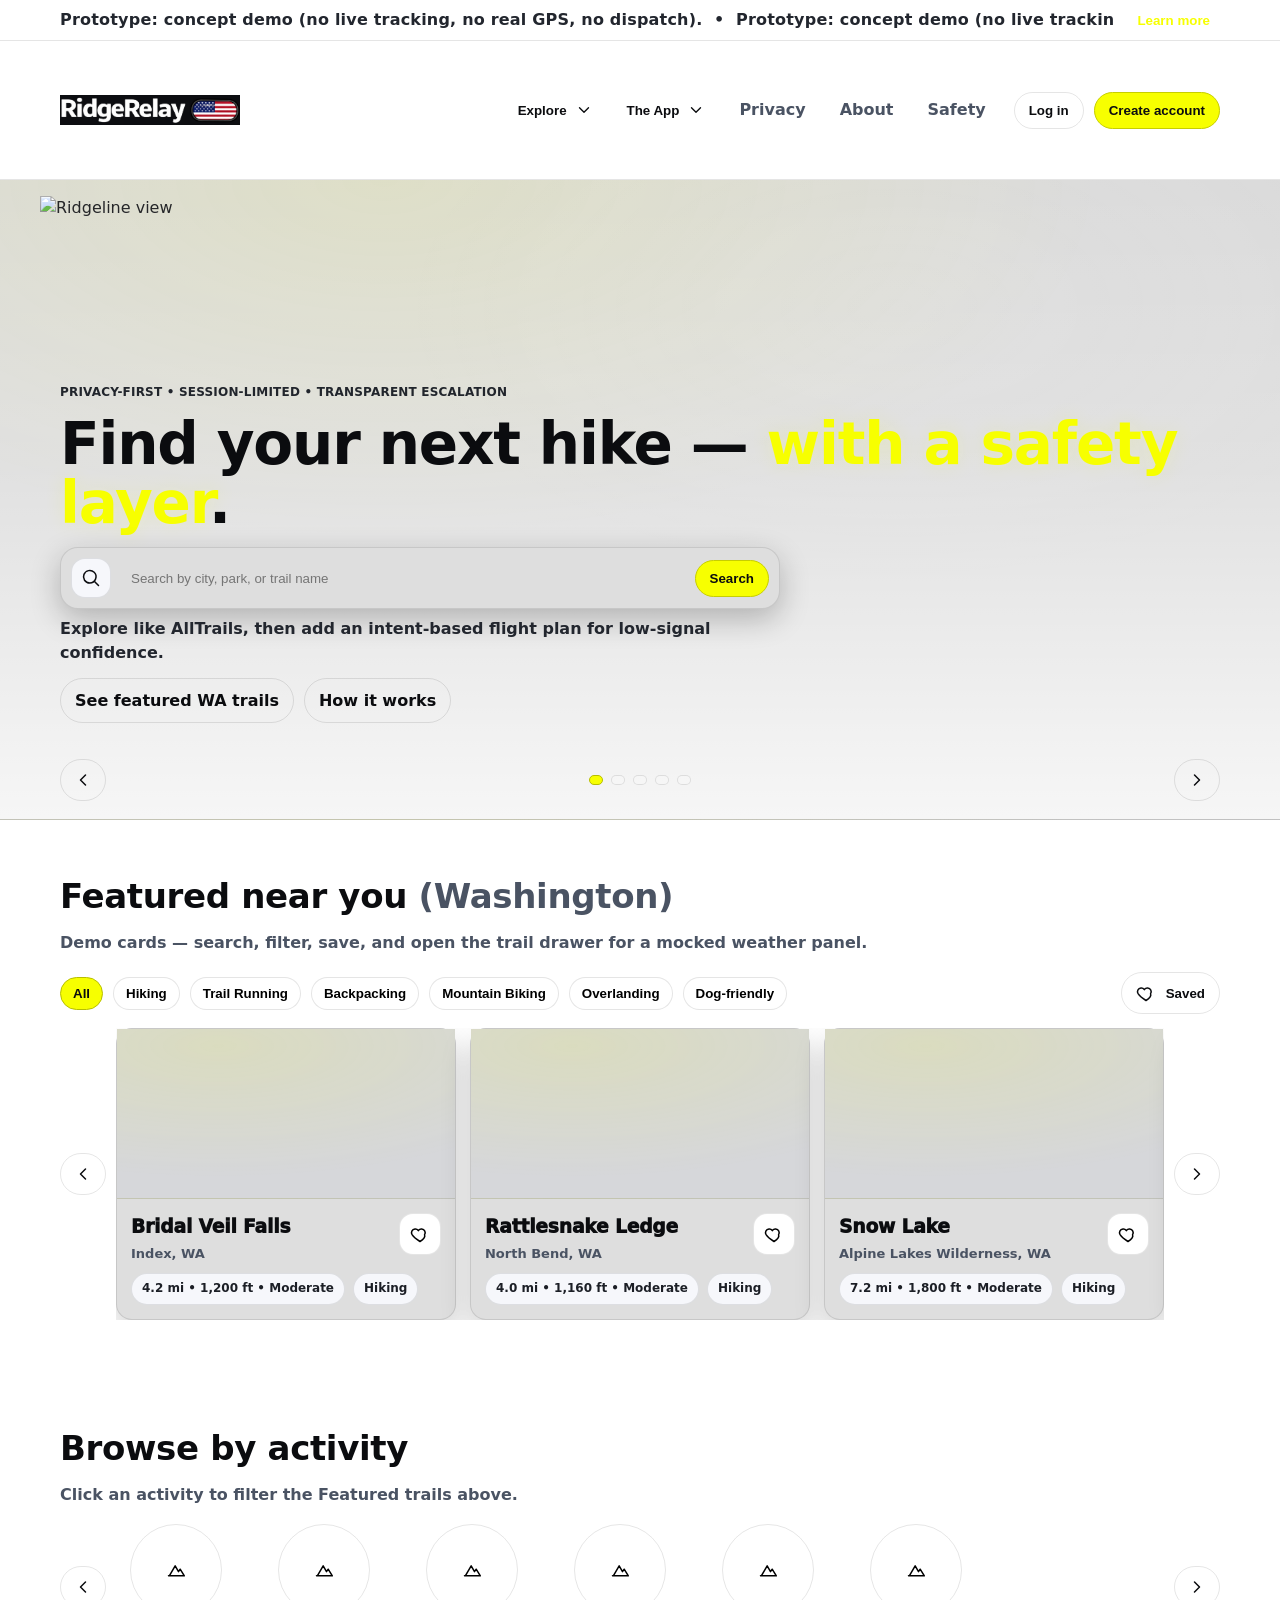
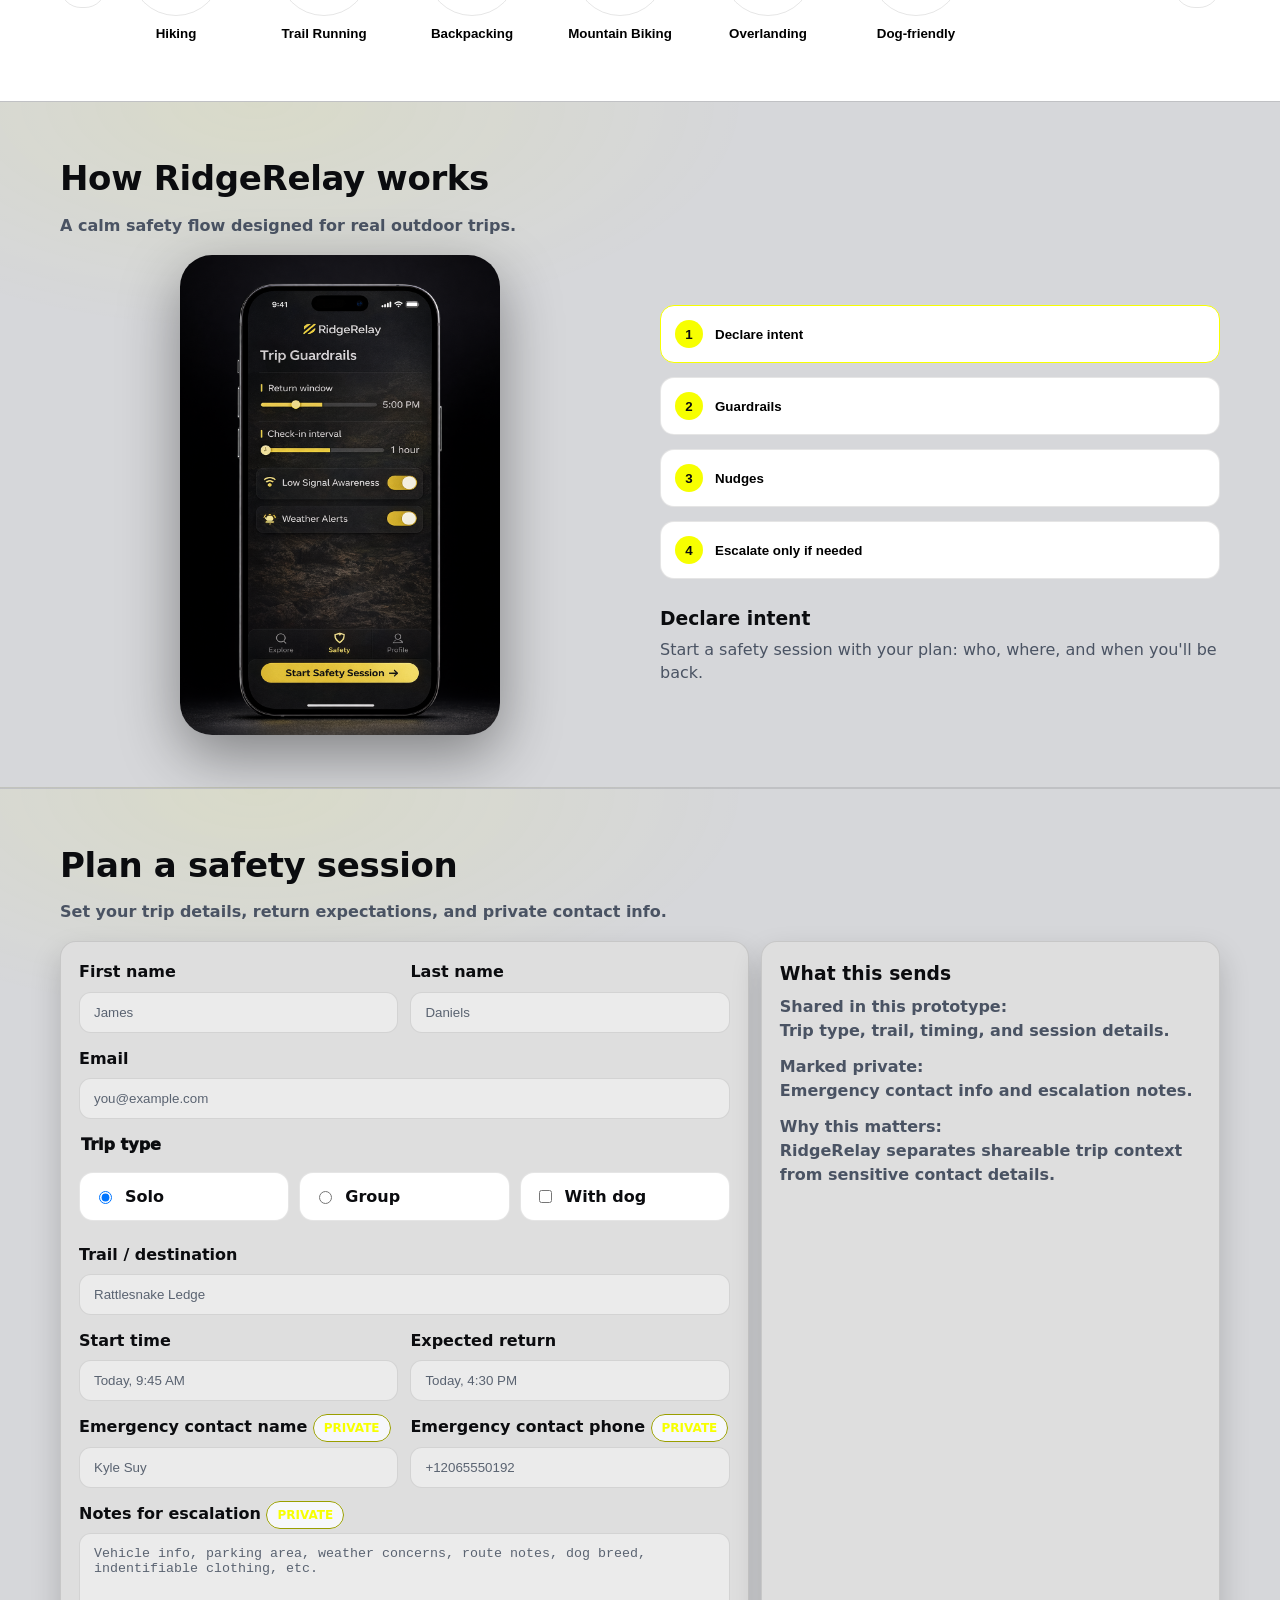
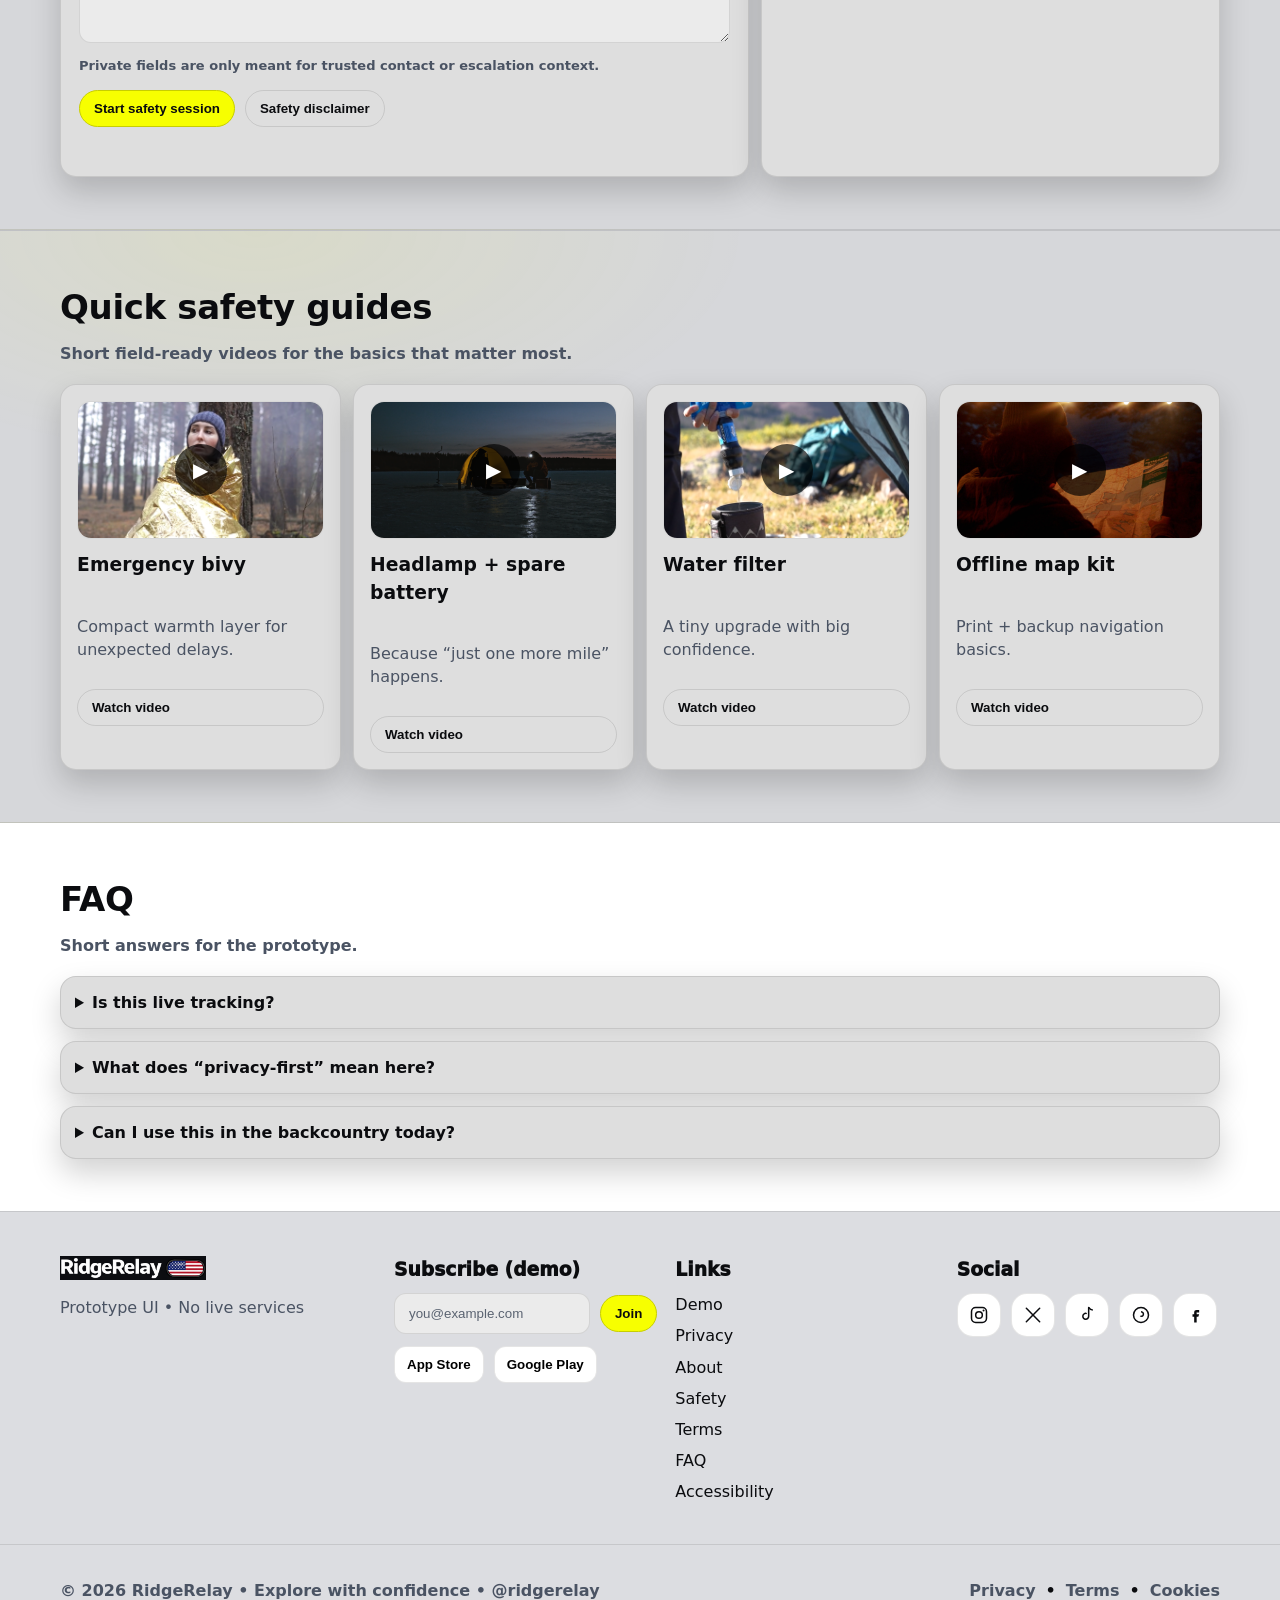
==== commit 293975ad: "Final RidgeRelay updates: safety page, UI polish, scroll animation, back-to-top button" ====
--- a/index.html
+++ b/index.html
@@ -68,153 +68,147 @@
 
     <!-- Desktop nav -->
     <nav class="nav nav--desktop" aria-label="Primary navigation">
-        <div class="nav__group">
-          <button class="nav__trigger" type="button"
-            aria-expanded="false"
-            aria-controls="menu-explore"
-            data-mega-trigger="explore">
-            Explore
-            <svg class="icon icon--chev" viewBox="0 0 24 24" aria-hidden="true">
-              <path d="M6 9l6 6 6-6" fill="none" stroke="currentColor" stroke-width="1.8" stroke-linecap="round" stroke-linejoin="round"/>
-            </svg>
-          </button>
-
-          <div class="mega" id="menu-explore" role="region" aria-label="Explore menu" data-mega="explore">
-            <div class="mega__panel">
-              <p class="mega__title">Explore</p>
-              <div class="mega__cards">
-                <a class="mega-card" href="#featured">
-                  <span class="mega-card__icon" aria-hidden="true">
-                    <!-- mountain -->
-                    <svg viewBox="0 0 24 24" class="icon" aria-hidden="true">
-                      <path d="M3 19l7-12 4 7 2-3 5 8H3z" fill="none" stroke="currentColor" stroke-width="1.8" stroke-linecap="round" stroke-linejoin="round"/>
-                    </svg>
-                  </span>
-                  <span class="mega-card__text">
-                    <span class="mega-card__label">Featured</span>
-                    <span class="mega-card__desc">Popular WA trails + demos</span>
-                  </span>
-                </a>
-
-                <a class="mega-card" href="#browse">
-                  <span class="mega-card__icon" aria-hidden="true">
-                    <!-- compass -->
-                    <svg viewBox="0 0 24 24" class="icon" aria-hidden="true">
-                      <path d="M12 21a9 9 0 1 1 0-18 9 9 0 0 1 0 18z" fill="none" stroke="currentColor" stroke-width="1.8"/>
-                      <path d="M14.5 9.5l-1.8 5.2-5.2 1.8 1.8-5.2 5.2-1.8z" fill="none" stroke="currentColor" stroke-width="1.8" stroke-linejoin="round"/>
-                    </svg>
-                  </span>
-                  <span class="mega-card__text">
-                    <span class="mega-card__label">Browse</span>
-                    <span class="mega-card__desc">Filter by activity</span>
-                  </span>
-                </a>
-
-                <a class="mega-card" href="#gear">
-                  <span class="mega-card__icon" aria-hidden="true">
-                    <!-- backpack -->
-                    <svg viewBox="0 0 24 24" class="icon" aria-hidden="true">
-                      <path d="M8 7a4 4 0 0 1 8 0" fill="none" stroke="currentColor" stroke-width="1.8"/>
-                      <path d="M7 8h10a2 2 0 0 1 2 2v10H5V10a2 2 0 0 1 2-2z" fill="none" stroke="currentColor" stroke-width="1.8"/>
-                      <path d="M9 12h6" fill="none" stroke="currentColor" stroke-width="1.8" stroke-linecap="round"/>
-                    </svg>
-                  </span>
-                  <span class="mega-card__text">
-                    <span class="mega-card__label">Quick Safety</span>
-                    <span class="mega-card__desc">Short field-ready videos</span>
-                  </span>
-                </a>
-              </div>
-            </div>
-          </div>
-        </div>
-
-        <div class="nav__group">
-          <button class="nav__trigger" type="button"
-            aria-expanded="false"
-            aria-controls="menu-app"
-            data-mega-trigger="app">
-            The App
-            <svg class="icon icon--chev" viewBox="0 0 24 24" aria-hidden="true">
-              <path d="M6 9l6 6 6-6" fill="none" stroke="currentColor" stroke-width="1.8" stroke-linecap="round" stroke-linejoin="round"/>
-            </svg>
-          </button>
-
-          <div class="mega" id="menu-app" role="region" aria-label="The App menu" data-mega="app">
-            <div class="mega__panel">
-              <p class="mega__title">The App</p>
-              <div class="mega__cards">
-                <a class="mega-card" href="#how">
-                  <span class="mega-card__icon" aria-hidden="true">
-                    <!-- checklist -->
-                    <svg viewBox="0 0 24 24" class="icon" aria-hidden="true">
-                      <path d="M9 6h12M9 12h12M9 18h12" fill="none" stroke="currentColor" stroke-width="1.8" stroke-linecap="round"/>
-                      <path d="M3 6l1.5 1.5L7 5" fill="none" stroke="currentColor" stroke-width="1.8" stroke-linecap="round" stroke-linejoin="round"/>
-                      <path d="M3 12l1.5 1.5L7 11" fill="none" stroke="currentColor" stroke-width="1.8" stroke-linecap="round" stroke-linejoin="round"/>
-                      <path d="M3 18l1.5 1.5L7 17" fill="none" stroke="currentColor" stroke-width="1.8" stroke-linecap="round" stroke-linejoin="round"/>
-                    </svg>
-                  </span>
-                  <span class="mega-card__text">
-                    <span class="mega-card__label">Plan</span>
-                    <span class="mega-card__desc">Intent-based safety session</span>
-                  </span>
-                </a>
-
-                <a class="mega-card" href="#plan">
-                  <span class="mega-card__icon" aria-hidden="true">
-                    <!-- shield -->
-                    <svg viewBox="0 0 24 24" class="icon" aria-hidden="true">
-                      <path d="M12 3l8 4v6c0 5-3.5 8.5-8 8.5S4 18 4 13V7l8-4z" fill="none" stroke="currentColor" stroke-width="1.8" stroke-linejoin="round"/>
-                      <path d="M9 12l2 2 4-5" fill="none" stroke="currentColor" stroke-width="1.8" stroke-linecap="round" stroke-linejoin="round"/>
-                    </svg>
-                  </span>
-                  <span class="mega-card__text">
-                    <span class="mega-card__label">Safety Profile</span>
-                    <span class="mega-card__desc">Private escalation details</span>
-                  </span>
-                </a>
-
-                <a class="mega-card" href="#" data-open-weather-demo>
-  <span class="mega-card__icon" aria-hidden="true">
-    <!-- cloud -->
-    <svg viewBox="0 0 24 24" class="icon" aria-hidden="true">
-      <path d="M7 18h10a4 4 0 0 0 0-8 5 5 0 0 0-9.7 1.5A3.5 3.5 0 0 0 7 18z"
-            fill="none"
-            stroke="currentColor"
-            stroke-width="1.8"
-            stroke-linejoin="round"/>
-    </svg>
-  </span>
-
-  <span class="mega-card__text">
-    <span class="mega-card__label">Weather demo</span>
-    <span class="mega-card__desc">Mock forecast + risk hint</span>
-  </span>
-</a>
-
-                <a class="mega-card" href="#faq">
-                  <span class="mega-card__icon" aria-hidden="true">
-                    <!-- help -->
-                    <svg viewBox="0 0 24 24" class="icon" aria-hidden="true">
-                      <path d="M12 21a9 9 0 1 1 0-18 9 9 0 0 1 0 18z" fill="none" stroke="currentColor" stroke-width="1.8"/>
-                      <path d="M9.5 9a2.5 2.5 0 1 1 3.3 2.3c-.9.3-1.3.8-1.3 1.7v.7" fill="none" stroke="currentColor" stroke-width="1.8" stroke-linecap="round"/>
-                      <path d="M12 17h.01" fill="none" stroke="currentColor" stroke-width="2.6" stroke-linecap="round"/>
-                    </svg>
-                  </span>
-                  <span class="mega-card__text">
-                    <span class="mega-card__label">FAQ</span>
-                    <span class="mega-card__desc">What this demo is / isn’t</span>
-                  </span>
-                </a>
-              </div>
-            </div>
-          </div>
-        </div>
-
-        <a class="nav__link" href="#demo">Demo</a>
-        <a class="nav__link" href="#privacy">Privacy</a>
-        <a class="nav__link" href="about.html">About</a>
-      </nav>
+  <div class="nav__group">
+    <button class="nav__trigger" type="button"
+      aria-expanded="false"
+      aria-controls="menu-explore"
+      data-mega-trigger="explore">
+      Explore
+      <svg class="icon icon--chev" viewBox="0 0 24 24" aria-hidden="true">
+        <path d="M6 9l6 6 6-6" fill="none" stroke="currentColor" stroke-width="1.8" stroke-linecap="round" stroke-linejoin="round"/>
+      </svg>
+    </button>
+
+    <div class="mega" id="menu-explore" role="region" aria-label="Explore menu" data-mega="explore">
+      <div class="mega__panel">
+        <p class="mega__title">Explore</p>
+        <div class="mega__cards">
+          <a class="mega-card" href="#demo">
+            <span class="mega-card__icon" aria-hidden="true">
+              <svg viewBox="0 0 24 24" class="icon" aria-hidden="true">
+                <path d="M3 19l7-12 4 7 2-3 5 8H3z" fill="none" stroke="currentColor" stroke-width="1.8" stroke-linecap="round" stroke-linejoin="round"/>
+              </svg>
+            </span>
+            <span class="mega-card__text">
+              <span class="mega-card__label">Featured</span>
+              <span class="mega-card__desc">Popular WA trails + demos</span>
+            </span>
+          </a>
+
+          <a class="mega-card" href="#browse">
+            <span class="mega-card__icon" aria-hidden="true">
+              <svg viewBox="0 0 24 24" class="icon" aria-hidden="true">
+                <path d="M12 21a9 9 0 1 1 0-18 9 9 0 0 1 0 18z" fill="none" stroke="currentColor" stroke-width="1.8"/>
+                <path d="M14.5 9.5l-1.8 5.2-5.2 1.8 1.8-5.2 5.2-1.8z" fill="none" stroke="currentColor" stroke-width="1.8" stroke-linejoin="round"/>
+              </svg>
+            </span>
+            <span class="mega-card__text">
+              <span class="mega-card__label">Browse</span>
+              <span class="mega-card__desc">Filter by activity</span>
+            </span>
+          </a>
+
+          <a class="mega-card" href="#gear">
+            <span class="mega-card__icon" aria-hidden="true">
+              <svg viewBox="0 0 24 24" class="icon" aria-hidden="true">
+                <path d="M8 7a4 4 0 0 1 8 0" fill="none" stroke="currentColor" stroke-width="1.8"/>
+                <path d="M7 8h10a2 2 0 0 1 2 2v10H5V10a2 2 0 0 1 2-2z" fill="none" stroke="currentColor" stroke-width="1.8"/>
+                <path d="M9 12h6" fill="none" stroke="currentColor" stroke-width="1.8" stroke-linecap="round"/>
+              </svg>
+            </span>
+            <span class="mega-card__text">
+              <span class="mega-card__label">Quick Safety</span>
+              <span class="mega-card__desc">Short field-ready videos</span>
+            </span>
+          </a>
+        </div>
+      </div>
+    </div>
+  </div>
+
+  <div class="nav__group">
+    <button class="nav__trigger" type="button"
+      aria-expanded="false"
+      aria-controls="menu-app"
+      data-mega-trigger="app">
+      The App
+      <svg class="icon icon--chev" viewBox="0 0 24 24" aria-hidden="true">
+        <path d="M6 9l6 6 6-6" fill="none" stroke="currentColor" stroke-width="1.8" stroke-linecap="round" stroke-linejoin="round"/>
+      </svg>
+    </button>
+
+    <div class="mega" id="menu-app" role="region" aria-label="The App menu" data-mega="app">
+      <div class="mega__panel">
+        <p class="mega__title">The App</p>
+        <div class="mega__cards">
+          <a class="mega-card" href="#how">
+            <span class="mega-card__icon" aria-hidden="true">
+              <svg viewBox="0 0 24 24" class="icon" aria-hidden="true">
+                <path d="M9 6h12M9 12h12M9 18h12" fill="none" stroke="currentColor" stroke-width="1.8" stroke-linecap="round"/>
+                <path d="M3 6l1.5 1.5L7 5" fill="none" stroke="currentColor" stroke-width="1.8" stroke-linecap="round" stroke-linejoin="round"/>
+                <path d="M3 12l1.5 1.5L7 11" fill="none" stroke="currentColor" stroke-width="1.8" stroke-linecap="round" stroke-linejoin="round"/>
+                <path d="M3 18l1.5 1.5L7 17" fill="none" stroke="currentColor" stroke-width="1.8" stroke-linecap="round" stroke-linejoin="round"/>
+              </svg>
+            </span>
+            <span class="mega-card__text">
+              <span class="mega-card__label">Plan</span>
+              <span class="mega-card__desc">Intent-based safety session</span>
+            </span>
+          </a>
+
+          <a class="mega-card" href="#plan">
+            <span class="mega-card__icon" aria-hidden="true">
+              <svg viewBox="0 0 24 24" class="icon" aria-hidden="true">
+                <path d="M12 3l8 4v6c0 5-3.5 8.5-8 8.5S4 18 4 13V7l8-4z" fill="none" stroke="currentColor" stroke-width="1.8" stroke-linejoin="round"/>
+                <path d="M9 12l2 2 4-5" fill="none" stroke="currentColor" stroke-width="1.8" stroke-linecap="round" stroke-linejoin="round"/>
+              </svg>
+            </span>
+            <span class="mega-card__text">
+              <span class="mega-card__label">Safety Profile</span>
+              <span class="mega-card__desc">Private escalation details</span>
+            </span>
+          </a>
+
+          <a class="mega-card" href="#" data-open-weather-demo>
+            <span class="mega-card__icon" aria-hidden="true">
+              <svg viewBox="0 0 24 24" class="icon" aria-hidden="true">
+                <path d="M7 18h10a4 4 0 0 0 0-8 5 5 0 0 0-9.7 1.5A3.5 3.5 0 0 0 7 18z"
+                  fill="none"
+                  stroke="currentColor"
+                  stroke-width="1.8"
+                  stroke-linejoin="round"/>
+              </svg>
+            </span>
+
+            <span class="mega-card__text">
+              <span class="mega-card__label">Weather demo</span>
+              <span class="mega-card__desc">Mock forecast + risk hint</span>
+            </span>
+          </a>
+
+          <a class="mega-card" href="#faq">
+            <span class="mega-card__icon" aria-hidden="true">
+              <svg viewBox="0 0 24 24" class="icon" aria-hidden="true">
+                <path d="M12 21a9 9 0 1 1 0-18 9 9 0 0 1 0 18z" fill="none" stroke="currentColor" stroke-width="1.8"/>
+                <path d="M9.5 9a2.5 2.5 0 1 1 3.3 2.3c-.9.3-1.3.8-1.3 1.7v.7" fill="none" stroke="currentColor" stroke-width="1.8" stroke-linecap="round"/>
+                <path d="M12 17h.01" fill="none" stroke="currentColor" stroke-width="2.6" stroke-linecap="round"/>
+              </svg>
+            </span>
+            <span class="mega-card__text">
+              <span class="mega-card__label">FAQ</span>
+              <span class="mega-card__desc">What this demo is / isn’t</span>
+            </span>
+          </a>
+        </div>
+      </div>
+    </div>
+  </div>
+
+  
+  <a class="nav__link" href="#privacy">Privacy</a>
+  <a class="nav__link" href="about.html">About</a>
+  <a class="nav__link" href="safety.html">Safety</a>
+</nav>
 
      <div class="header__actions">
   <div class="auth auth--logged-out" data-auth-logged-out>
@@ -284,13 +278,13 @@
           </div>
         </a>
 
-         <a href="#activities" class="mobile-nav__card mobile-nav__card--image" data-mobile-link>
-          <img src="assets/img/hero/mobile-menu/menu-browse.jpg" alt="Browse activities preview" class="mobile-nav__card-img">
-          <div class="mobile-nav__card-overlay">
-            <span class="mobile-nav__card-title">Browse activities</span>
-            <span class="mobile-nav__card-desc">Filter by hiking, running, backpacking, and more</span>
-          </div>
-        </a>
+         <a href="#browse" class="mobile-nav__card mobile-nav__card--image" data-mobile-link>
+  <img src="assets/img/hero/mobile-menu/menu-browse.jpg" alt="Browse activities preview" class="mobile-nav__card-img">
+  <div class="mobile-nav__card-overlay">
+    <span class="mobile-nav__card-title">Browse activities</span>
+    <span class="mobile-nav__card-desc">Filter by hiking, running, backpacking, and more</span>
+  </div>
+</a>
 
         <a href="#how" class="mobile-nav__card" data-mobile-link>
           <span class="mobile-nav__card-title">How it works</span>
@@ -305,6 +299,11 @@
         <a href="about.html" class="mobile-nav__card" data-mobile-link>
           <span class="mobile-nav__card-title">About RidgeRelay</span>
           <span class="mobile-nav__card-desc">Concept, constraints, and future direction</span>
+        </a>
+
+        <a href="safety.html" class="mobile-nav__card" data-mobile-link>
+          <span class="mobile-nav__card-title">Safety model</span>
+          <span class="mobile-nav__card-desc">Intent, guardrails, and escalation logic</span>
         </a>
 
         <a href="#faq" class="mobile-nav__card" data-mobile-link>
@@ -429,13 +428,13 @@
     <!-- =========================
          4) Featured near you
          ========================= -->
-    <section class="section" id="featured" aria-label="Featured trails near you">
+    <section class="section" id="demo" aria-label="Featured trails near you">
       <div class="container section__head">
         <h2 class="section__title">Featured near you <span class="muted">(Washington)</span></h2>
         <p class="section__desc">Demo cards — search, filter, save, and open the trail drawer for a mocked weather panel.</p>
       </div>
 
-      <div class="container toolbar" id="demo">
+      <div class="container toolbar">
         <div class="chips" role="group" aria-label="Activity filters" data-activity-chips>
           <!-- JS populates activity chips (including “All”) -->
         </div>
@@ -465,9 +464,15 @@
     </button>
 
     <div class="trail-grid trail-strip"
-         aria-live="polite"
-         aria-busy="false"
-         data-trail-grid></div>
+     aria-live="polite"
+     aria-busy="false"
+     data-trail-grid>
+
+  <div class="skeleton skeleton-card"></div>
+  <div class="skeleton skeleton-card"></div>
+  <div class="skeleton skeleton-card"></div>
+
+</div>
 
     <button class="trail-row__nav trail-row__nav--next btn btn--ghost icon-btn"
             type="button" aria-label="Scroll featured trails right"
@@ -1037,17 +1042,18 @@
       </div>
     </div>
 
-    <div class="footer__col">
-      <h3 class="footer__title">Links</h3>
-      <ul class="footer__links">
-        <li><a href="about.html">About</a></li>
-        <li><a href="#demo">Demo</a></li>
-        <li><a href="#privacy">Privacy</a></li>
-        <li><a href="#faq">Terms</a></li>
-        <li><a href="#faq">FAQ</a></li>
-        <li><a href="#faq">Accessibility</a></li>
-      </ul>
-    </div>
+  <div class="footer__col">
+  <h3 class="footer__title">Links</h3>
+  <ul class="footer__links">
+    <li><a href="#demo">Demo</a></li>
+    <li><a href="#privacy">Privacy</a></li>
+    <li><a href="about.html">About</a></li>
+    <li><a href="safety.html">Safety</a></li>
+    <li><a href="#faq">Terms</a></li>
+    <li><a href="#faq">FAQ</a></li>
+    <li><a href="#faq">Accessibility</a></li>
+  </ul>
+</div>
 
     <div class="footer__col">
       <h3 class="footer__title">Social</h3>
@@ -1190,8 +1196,8 @@
           <li>In an emergency, contact local emergency services.</li>
         </ul>
         <p class="muted">
-          FUTURE HOOK: Load the short disclaimer from <code>DISCLAIMER.md</code> or a dedicated JSON file.
-        </p>
+  This prototype is intended to demonstrate interface design and safety planning concepts only.
+</p>
       </div>
 
       <div class="modal__actions">
@@ -1208,5 +1214,10 @@
 <script src="https://forminit.com/sdk/v1/forminit.js"></script>
 <script src="js/main.js" defer></script>
 <script src="https://unpkg.com/leaflet@1.9.4/dist/leaflet.js"></script>
+
+<button class="back-to-top" aria-label="Back to top" data-back-to-top>
+  ↑
+</button>
+
 </body>
 </html>
--- a/css/styles.css
+++ b/css/styles.css
@@ -1704,3 +1704,192 @@
     opacity: .25;
   }
 }
+
+/* ====== Safety page ====== */
+.safety-model{
+  display:grid;
+  grid-template-columns: 1fr;
+  gap: 16px;
+}
+
+@media (min-width: 980px){
+  .safety-model{
+    grid-template-columns: 0.95fr 1.05fr;
+    align-items: start;
+  }
+}
+
+.safety-model__steps{
+  display:grid;
+  gap: 12px;
+}
+
+.safety-step{
+  display:flex;
+  align-items:center;
+  gap: 12px;
+  width: 100%;
+  text-align: left;
+  padding: 16px;
+  border-radius: 16px;
+  border: 1px solid var(--stroke);
+  background: color-mix(in oklab, var(--surface), white 4%);
+  color: var(--text);
+  cursor:pointer;
+  transition: transform 140ms var(--ease), background 140ms var(--ease), border-color 140ms var(--ease);
+}
+
+.safety-step:hover{
+  background: color-mix(in oklab, var(--surface), white 8%);
+  transform: translateY(-1px);
+}
+
+.safety-step.is-active{
+  border-color: color-mix(in oklab, var(--accent), black 18%);
+  background: color-mix(in oklab, var(--surface), white 10%);
+}
+
+.safety-step__num{
+  width: 34px;
+  height: 34px;
+  border-radius: 999px;
+  display:grid;
+  place-items:center;
+  background: var(--accent);
+  color: var(--accent-ink);
+  font-weight: 900;
+  flex: 0 0 auto;
+}
+
+.safety-step__text{
+  display:grid;
+  gap: 3px;
+}
+
+.safety-step__label{
+  font-weight: 900;
+  line-height: 1.1;
+}
+
+.safety-step__meta{
+  color: var(--muted);
+  font-size: 13px;
+  font-weight: 700;
+}
+
+.safety-panel{
+  padding: 20px;
+  position: sticky;
+  top: calc(var(--banner-h) + 92px);
+}
+
+.safety-panel__tag{
+  margin: 0 0 10px;
+  display:inline-flex;
+  align-items:center;
+  justify-content:center;
+  min-height: 28px;
+  padding: 0 10px;
+  border-radius: 999px;
+  border: 1px solid var(--stroke);
+  background: color-mix(in oklab, var(--surface-2), white 3%);
+  color: var(--accent);
+  font-size: 12px;
+  font-weight: 800;
+  letter-spacing: .04em;
+  text-transform: uppercase;
+}
+
+.safety-panel__copy{
+  margin: 0;
+  line-height: 1.65;
+}
+
+.safety-panel__callout{
+  margin-top: 18px;
+  padding: 14px 16px;
+  border-radius: 14px;
+  border: 1px solid var(--stroke);
+  background: color-mix(in oklab, var(--surface-2), white 3%);
+  color: var(--muted);
+  font-weight: 650;
+}
+
+/* =====================================
+   Scroll reveal animation (IntersectionObserver)
+   Sections fade in when entering viewport
+   ===================================== */
+
+.fade-in {
+  opacity: 0;
+  transform: translateY(20px);
+  transition: opacity .6s ease, transform .6s ease;
+}
+
+.fade-in.is-visible {
+  opacity: 1;
+  transform: translateY(0);
+}
+
+/* =====================================
+   Back to top button
+===================================== */
+
+.back-to-top {
+  position: fixed;
+  bottom: 28px;
+  right: 28px;
+
+  width: 46px;
+  height: 46px;
+
+  border-radius: 50%;
+  border: none;
+
+  background: #f5ff00;
+  color: #000;
+
+  font-size: 20px;
+  font-weight: bold;
+
+  cursor: pointer;
+
+  opacity: 0;
+  pointer-events: none;
+
+  transition: opacity .3s ease, transform .3s ease;
+
+  z-index: 999;
+}
+
+.back-to-top:hover {
+  transform: translateY(-3px);
+}
+
+.back-to-top.is-visible {
+  opacity: 1;
+  pointer-events: auto;
+}
+
+/* Skeleton loader */
+
+.skeleton {
+  background: linear-gradient(
+    90deg,
+    #1e1f25 25%,
+    #2a2b31 37%,
+    #1e1f25 63%
+  );
+  background-size: 400% 100%;
+  animation: skeleton-loading 1.4s ease infinite;
+}
+
+@keyframes skeleton-loading {
+  0% { background-position: 100% 0 }
+  100% { background-position: 0 0 }
+}
+
+.skeleton-card {
+  height: 220px;
+  border-radius: 12px;
+}
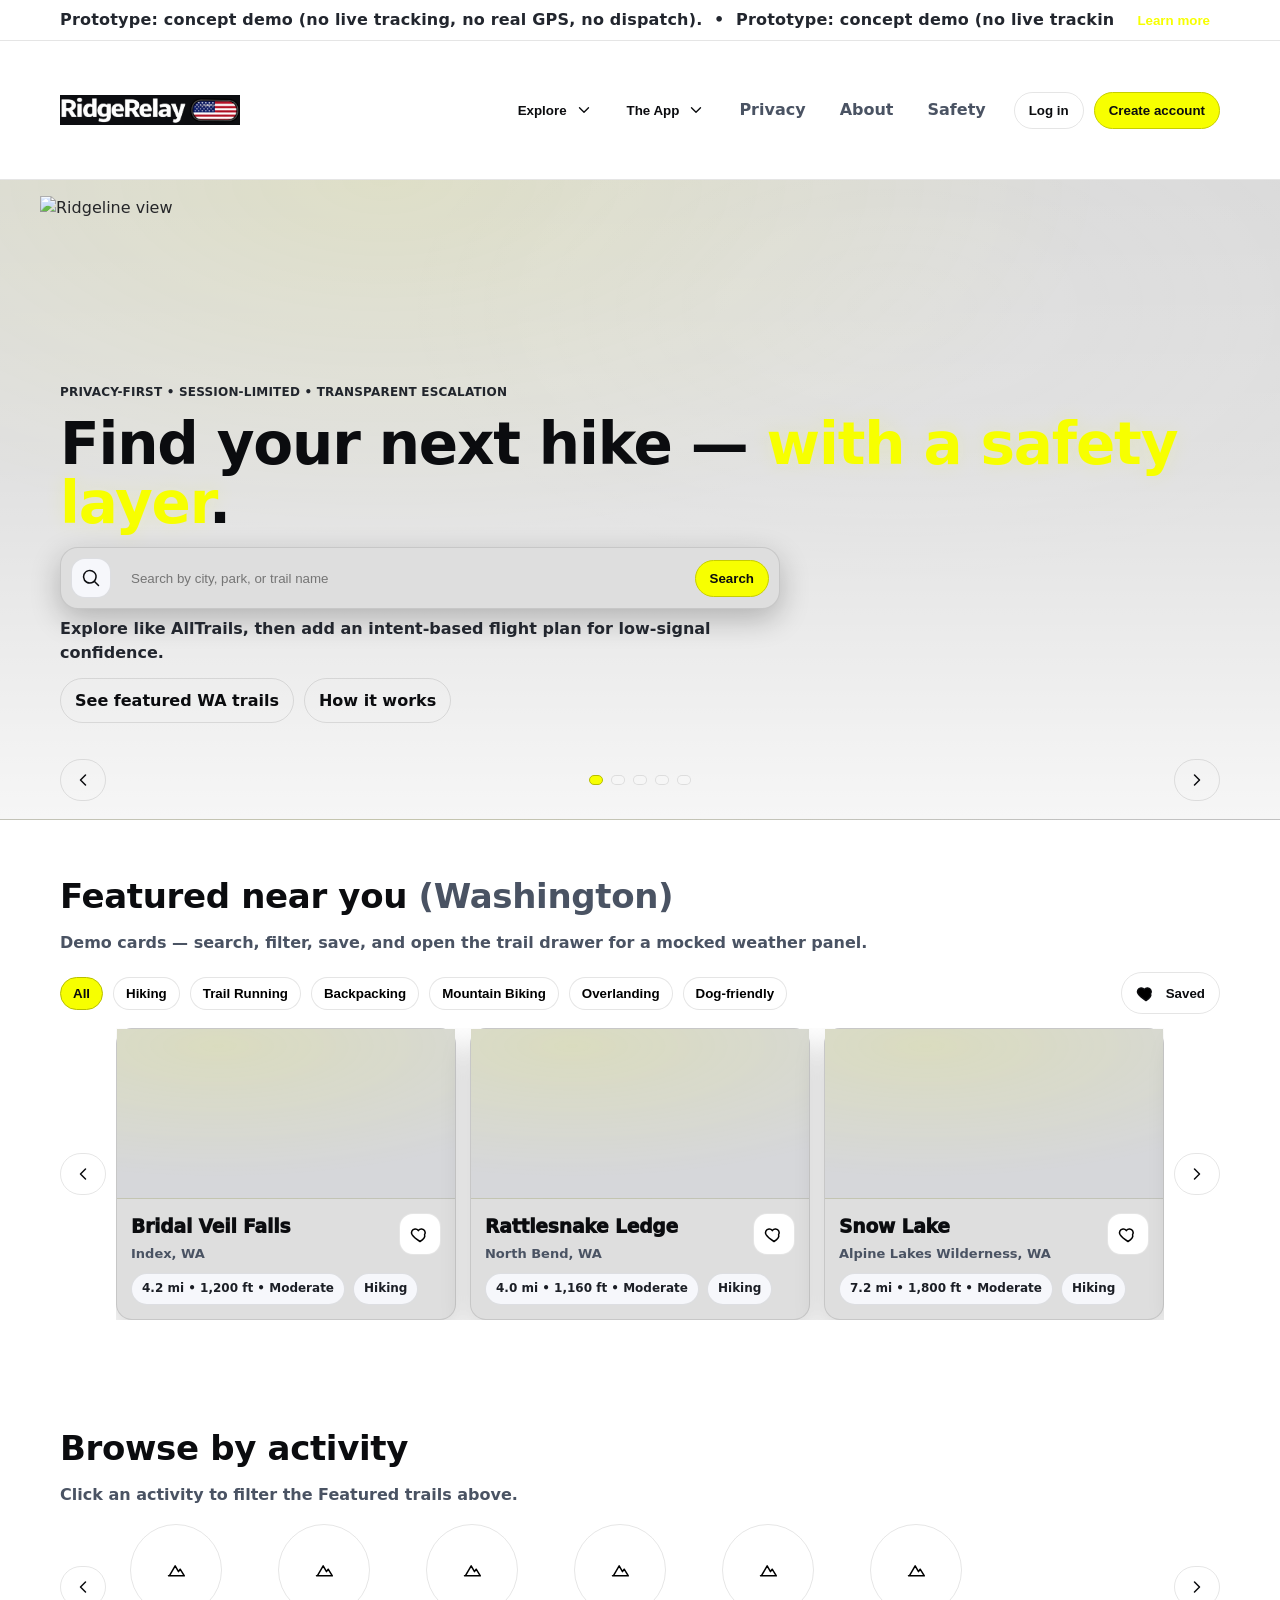
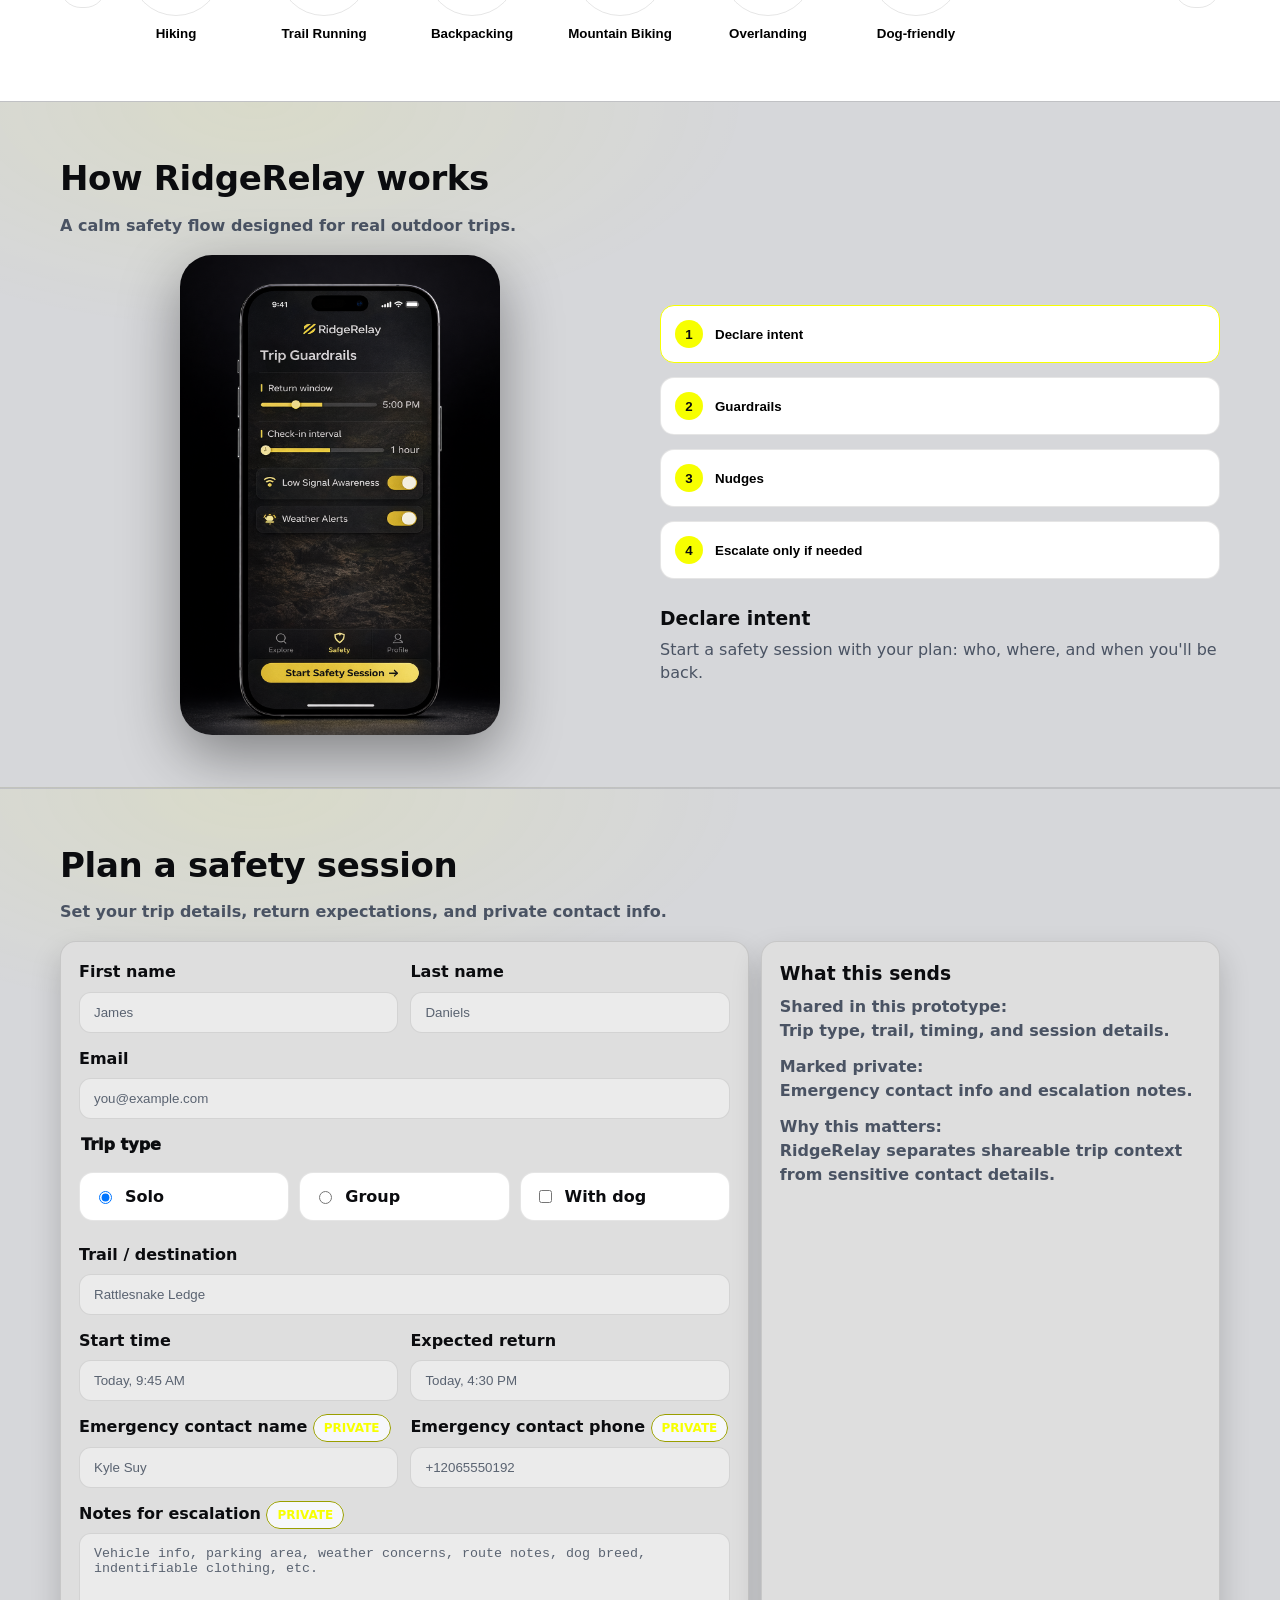
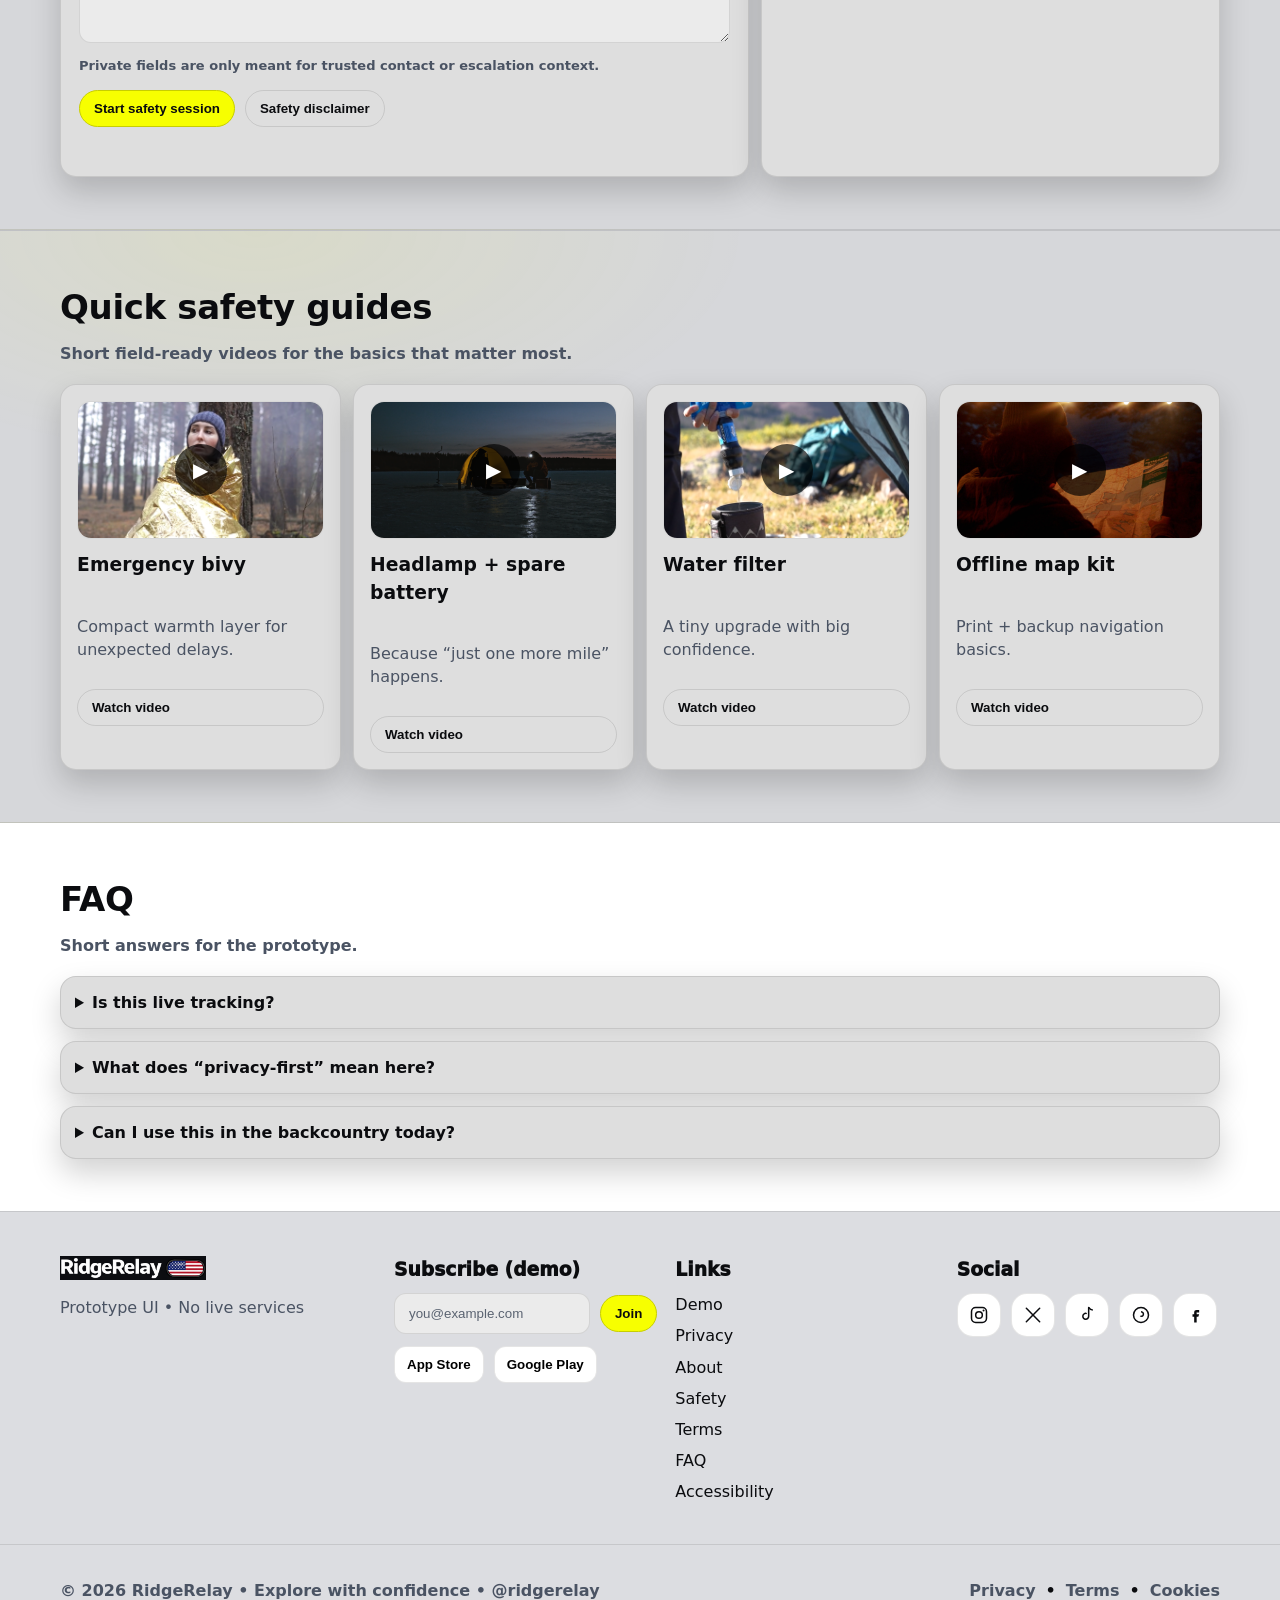
==== commit 3506946a: "Final RidgeRelay updates: safety page, UI polish, scroll animation, back-to-top button" ====
--- a/index.html
+++ b/index.html
@@ -444,8 +444,11 @@
             <span class="btn__icon" aria-hidden="true">
               <!-- heart -->
               <svg class="icon" viewBox="0 0 24 24" aria-hidden="true">
-                <path d="M12 21s-7-4.4-9.5-8.2C.7 9.7 2.4 6.5 6 6.1c1.8-.2 3.1.7 4 1.8.9-1.1 2.2-2 4-1.8 3.6.4 5.3 3.6 3.5 6.7C19 16.6 12 21 12 21z" fill="none" stroke="currentColor" stroke-width="1.8" stroke-linejoin="round"/>
-              </svg>
+                <path d="M12 21s-7-4.4-9.5-8.2C.7 9.7 2.4 6.5 6 6.1c1.8-.2 3.1.7 4 1.8.9-1.1 2.2-2 4-1.8 3.6.4 5.3 3.6 3.5 6.7C19 16.6 12 21 12 21z"
+                  stroke="currentColor"
+                  stroke-width="1.8"
+                  stroke-linejoin="round"/>
+                </svg>
             </span>
             Saved
           </button>
@@ -996,21 +999,30 @@
         <div id="trailRouteMap" class="route-map"></div>
       </section>
 
-      <div class="photo-strip" aria-label="Trail photos" data-photo-strip></div>
+      <section class="card trail-gallery" aria-label="Trail photos">
+  <h3 class="card__title">Hike photos</h3>
+  <p class="muted">Tap a thumbnail to preview a larger trail image.</p>
+
+  <div class="trail-gallery__featured">
+    <img src="" alt="" class="trail-gallery__active-img" data-photo-active>
+  </div>
+
+  <div class="photo-strip" aria-label="Trail photos" data-photo-strip></div>
+</section>
 
       <div class="drawer__actions">
         <button class="btn btn--primary" type="button" data-plan-session>Plan a Safety Session</button>
 
         <button class="btn btn--ghost" type="button" data-drawer-heart>
-          <span class="btn__icon" aria-hidden="true">
-            <svg class="icon" viewBox="0 0 24 24" aria-hidden="true">
-              <path d="M12 21s-7-4.4-9.5-8.2C.7 9.7 2.4 6.5 6 6.1c1.8-.2 3.1.7 4 1.8.9-1.1 2.2-2 4-1.8 3.6.4 5.3 3.6 3.5 6.7C19 16.6 12 21 12 21z" fill="none" stroke="currentColor" stroke-width="1.8" stroke-linejoin="round"/>
-            </svg>
-          </span>
-          Add to Wishlist
-        </button>
-      </div>
-
+  <span class="btn__icon" aria-hidden="true">
+    <svg class="icon" viewBox="0 0 24 24" aria-hidden="true">
+      <path d="M12 21s-7-4.4-9.5-8.2C.7 9.7 2.4 6.5 6 6.1c1.8-.2 3.1.7 4 1.8.9-1.1 2.2-2 4-1.8 3.6.4 5.3 3.6 3.5 6.7C19 16.6 12 21 12 21z" fill="none" stroke="currentColor" stroke-width="1.8" stroke-linejoin="round"/>
+    </svg>
+  </span>
+  <span class="wishlist-text">Add to Wishlist</span>
+</button>
+
+      </div>
     </div>
   </div>
 </div>
--- a/css/styles.css
+++ b/css/styles.css
@@ -940,9 +940,22 @@
   cursor:pointer;
 }
 .heart[aria-pressed="true"]{
-  background: var(--accent);
+  background: transparent;
   border-color: color-mix(in oklab, var(--accent), black 20%);
-  color: var(--accent-ink);
+}
+
+/* Heart icon behavior */
+
+.heart svg path {
+  fill: none;
+  stroke: currentColor;
+  transition: fill .2s ease, stroke .2s ease;
+}
+
+/* Saved state */
+.heart[aria-pressed="true"] svg path {
+  fill: #e63946;
+  stroke: #e63946;
 }
 
 /* ====== Saved panel ====== */
@@ -1597,11 +1610,32 @@
   display: block;
 }
 
+.trail-gallery{
+  padding: 16px;
+}
+
+.trail-gallery__featured{
+  margin-top: 10px;
+  border-radius: 16px;
+  overflow: hidden;
+  border: 1px solid var(--stroke);
+  background: color-mix(in oklab, var(--surface-2), black 8%);
+  aspect-ratio: 16 / 10;
+}
+
+.trail-gallery__active-img{
+  width: 100%;
+  height: 100%;
+  object-fit: cover;
+  display: block;
+}
+
 .photo-strip{
   display: flex;
   gap: 10px;
   overflow-x: auto;
   overflow-y: hidden;
+  padding-top: 12px;
   padding-bottom: 2px;
   scroll-snap-type: x mandatory;
   scrollbar-width: none;
@@ -1610,6 +1644,21 @@
 
 .photo-strip::-webkit-scrollbar{
   display: none;
+}
+
+.photo-thumb{
+  padding: 0;
+  border: 1px solid transparent;
+  background: transparent;
+  border-radius: 12px;
+  cursor: pointer;
+  flex: 0 0 auto;
+  scroll-snap-align: start;
+}
+
+.photo-thumb[aria-pressed="true"]{
+  border-color: var(--accent);
+  box-shadow: 0 0 0 2px color-mix(in oklab, var(--accent), black 20%);
 }
 
 .photo{
@@ -1617,6 +1666,7 @@
   height: 70px;
   object-fit: cover;
   border-radius: 12px;
+  display: block;
   border: 1px solid var(--stroke);
 }
 
@@ -1626,33 +1676,134 @@
   flex-wrap: wrap;
 }
 
+/* ====== Weather ====== */
+
 .weather{
   padding: 16px;
   border: 1px solid var(--stroke);
   background: color-mix(in oklab, var(--surface-2), white 2%);
 }
+
 .weather__grid{
+  display: flex;
+  gap: 10px;
+  margin-top: 12px;
+  overflow-x: auto;
+  overflow-y: hidden;
+
+  padding-bottom: 8px;
+  padding-right: 18px;
+
+  scroll-snap-type: x mandatory;
+  scroll-padding-right: 18px;
+
+  scrollbar-width: thin;
+  -webkit-overflow-scrolling: touch;
+}
+
+.weather__grid::-webkit-scrollbar{
+  height: 8px;
+}
+
+.weather__grid::-webkit-scrollbar-track{
+  background: color-mix(in oklab, var(--surface), white 2%);
+  border-radius: 999px;
+}
+
+.weather__grid::-webkit-scrollbar-thumb{
+  background: color-mix(in oklab, var(--muted), white 8%);
+  border-radius: 999px;
+}
+
+.weather__grid::-webkit-scrollbar-thumb:hover{
+  background: color-mix(in oklab, var(--text), var(--muted) 35%);
+}
+
+.weather-day{
+  flex: 0 0 150px;
+  min-height: 136px;
+  padding: 12px;
+  border-radius: 16px;
+  border: 1px solid var(--stroke);
+  background: color-mix(in oklab, var(--surface), white 4%);
+  display: flex;
+  flex-direction: column;
+  justify-content: space-between;
+  gap: 10px;
+  scroll-snap-align: start;
+}
+
+.weather-day__top{
   display: grid;
+  gap: 4px;
+}
+
+.weather-day__name{
+  font-weight: 900;
+  font-size: 15px;
+  line-height: 1;
+}
+
+.weather-day__summary{
+  color: var(--muted);
+  font-size: 13px;
+  font-weight: 700;
+  line-height: 1.2;
+}
+
+.weather-day__temps{
+  display: flex;
+  align-items: baseline;
   gap: 8px;
-  margin-top: 10px;
-}
-
-.weather-row{
-  display: flex;
-  justify-content: space-between;
-  align-items: center;
-  gap: 12px;
-  padding: 10px 12px;
-  border-radius: 14px;
-  border: 1px solid var(--stroke);
-  background: color-mix(in oklab, var(--surface-2), white 2%);
-  font-weight: 700;
-}
-
-.weather__hint{
-  margin: 12px 0 0;
+}
+
+.weather-day__high{
+  font-size: 28px;
+  font-weight: 950;
+  line-height: 1;
+}
+
+.weather-day__low{
+  font-size: 16px;
+  font-weight: 800;
+  color: var(--muted);
+}
+
+.weather-day__meta{
+  display: grid;
+  gap: 4px;
+  font-size: 12px;
   color: var(--muted);
   font-weight: 700;
+}
+
+.weather__hint{
+  margin: 14px 0 0;
+  color: var(--muted);
+  font-weight: 700;
+  line-height: 1.45;
+}
+
+.weather__grid::after{
+  content: "";
+  flex: 0 0 16px;
+}
+
+/* fade hint that more cards exist */
+.weather::after{
+  content: "";
+  position: absolute;
+  top: 70px;
+  right: 18px;
+  width: 40px;
+  height: 120px;
+  pointer-events: none;
+
+  background: linear-gradient(
+    to left,
+    var(--surface),
+    rgba(16,18,23,0)
+  );
 }
 
 /* ===== Route map preview ===== */
@@ -1892,4 +2043,189 @@
 .skeleton-card {
   height: 220px;
   border-radius: 12px;
-}+}
+
+/* Wishlist heart default */
+[data-drawer-heart] svg path {
+  fill: none;
+  stroke: currentColor;
+  transition: fill .25s ease, stroke .25s ease;
+}
+
+/* When saved */
+[data-drawer-heart].is-saved svg path {
+  fill: #e63946;
+  stroke: #e63946;
+}
+
+/* =====================================
+   Template-only precision developer overlay
+   Ctrl + E toggles it
+   Only works on body[data-page="template"]
+   ===================================== */
+
+.dev-overlay{
+  position: fixed;
+  inset: 0;
+  z-index: 9999;
+  pointer-events: none;
+  opacity: .75;
+
+  /* fine grid + major grid */
+  background-image:
+    linear-gradient(rgba(247,255,0,.10) 1px, transparent 1px),
+    linear-gradient(90deg, rgba(247,255,0,.10) 1px, transparent 1px),
+    linear-gradient(rgba(247,255,0,.22) 1px, transparent 1px),
+    linear-gradient(90deg, rgba(247,255,0,.22) 1px, transparent 1px);
+
+  background-size:
+    12px 12px,
+    12px 12px,
+    60px 60px,
+    60px 60px;
+
+  background-position:
+    0 0,
+    0 0,
+    0 0,
+    0 0;
+
+  mix-blend-mode: screen;
+}
+
+@media (prefers-color-scheme: light){
+  .dev-overlay{
+    mix-blend-mode: multiply;
+    opacity: .35;
+  }
+}
+
+/* outer page boundary */
+.dev-overlay::before{
+  content: "";
+  position: absolute;
+  inset: 12px;
+  border: 2px solid rgba(247,255,0,.45);
+  box-shadow: inset 0 0 0 1px rgba(247,255,0,.15);
+}
+
+/* center guides */
+.dev-overlay::after{
+  content: "";
+  position: absolute;
+  inset: 0;
+  background:
+    linear-gradient(
+      to right,
+      transparent calc(50% - 1px),
+      rgba(255,90,90,.5) calc(50% - 1px),
+      rgba(255,90,90,.5) calc(50% + 1px),
+      transparent calc(50% + 1px)
+    ),
+    linear-gradient(
+      to bottom,
+      transparent calc(50% - 1px),
+      rgba(90,170,255,.45) calc(50% - 1px),
+      rgba(90,170,255,.45) calc(50% + 1px),
+      transparent calc(50% + 1px)
+    );
+}
+
+/* container guide */
+.dev-container-guide{
+  position: absolute;
+  top: 0;
+  bottom: 0;
+  left: 50%;
+  width: min(1160px, calc(100% - 2 * clamp(16px, 4vw, 28px)));
+  transform: translateX(-50%);
+  border-left: 2px dashed rgba(255,255,255,.16);
+  border-right: 2px dashed rgba(255,255,255,.16);
+}
+
+/* coordinate pill */
+.dev-overlay__coords{
+  position: fixed;
+  right: 14px;
+  bottom: 14px;
+  padding: 8px 10px;
+  border-radius: 999px;
+  border: 1px solid rgba(247,255,0,.35);
+  background: rgba(11,12,15,.85);
+  color: #f7ff00;
+  font: 700 12px/1 ui-monospace, SFMono-Regular, Menlo, Consolas, monospace;
+  letter-spacing: .02em;
+  backdrop-filter: blur(8px);
+}
+
+/* optional body debug state */
+body.dev-mode{
+  outline: 2px dashed rgba(247,255,0,.22);
+  outline-offset: -6px;
+}
+
+/* =====================================
+   Page hero with media background
+   ===================================== */
+
+.page-hero{
+  position: relative;
+  width: 100%;
+  padding: 0 0 28px;
+}
+
+.page-hero__media{
+  position: relative;
+  height: clamp(220px, 34vw, 360px);
+  overflow: hidden;
+  border-bottom: 1px solid var(--stroke);
+  background: color-mix(in oklab, var(--surface), black 10%);
+}
+
+.page-hero__media::after{
+  content: "";
+  position: absolute;
+  inset: 0;
+  background: linear-gradient(
+    to top,
+    rgba(0,0,0,.62),
+    rgba(0,0,0,.22) 45%,
+    rgba(0,0,0,.08)
+  );
+}
+
+.page-hero__img{
+  width: 100%;
+  height: 100%;
+  object-fit: cover;
+  object-position: center;
+  display: block;
+}
+
+.page-hero__content{
+  position: relative;
+  margin-top: 0;
+  padding-top: 22px;
+  z-index: 2;
+}
+
+.page-hero__title{
+  margin: 0 0 10px;
+  font-size: clamp(30px, 4vw, 48px);
+  line-height: 1.02;
+  letter-spacing: -.02em;
+}
+
+.page-hero__desc{
+  margin: 0;
+  max-width: 760px;
+  color: color-mix(in oklab, var(--text), var(--muted) 35%);
+  font-weight: 650;
+}
+
+@media (max-width: 700px){
+  .page-hero__content{
+    margin-top: 0;
+    padding-top: 18px;
+  }
+}
